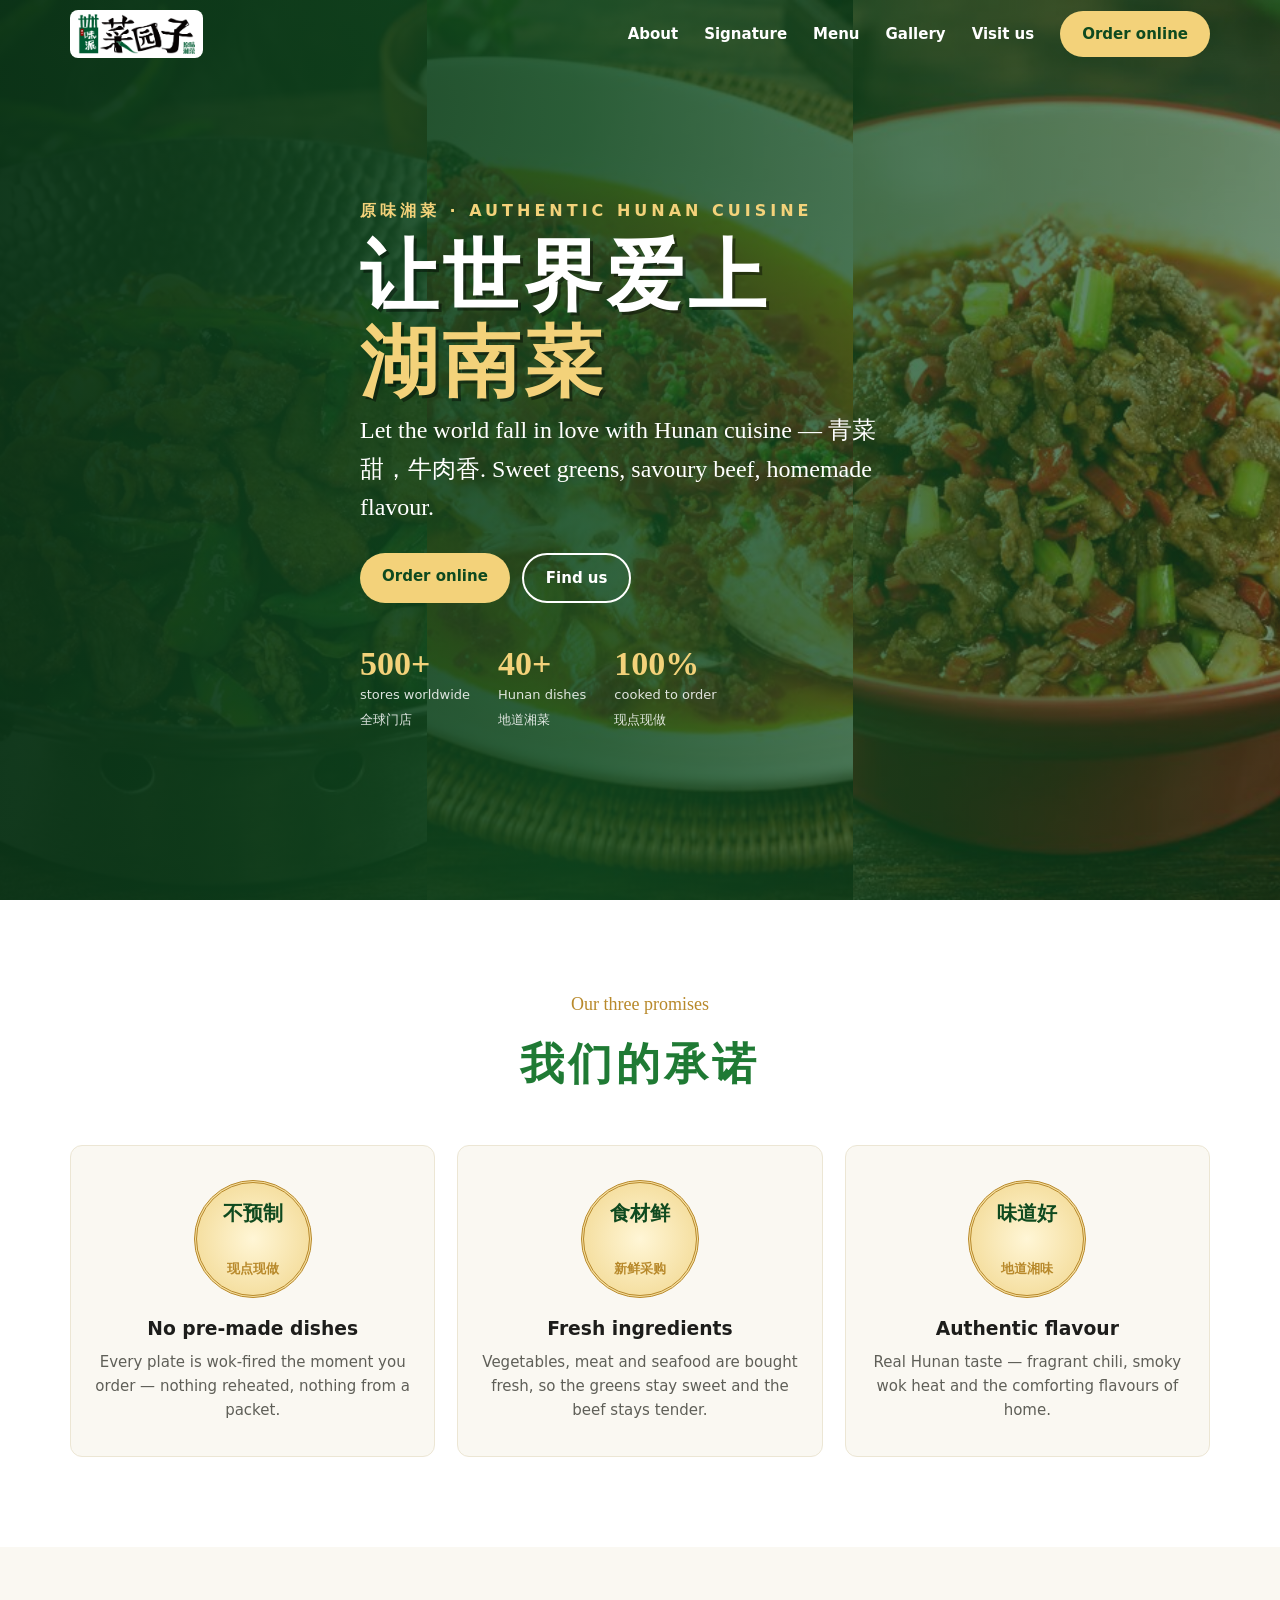
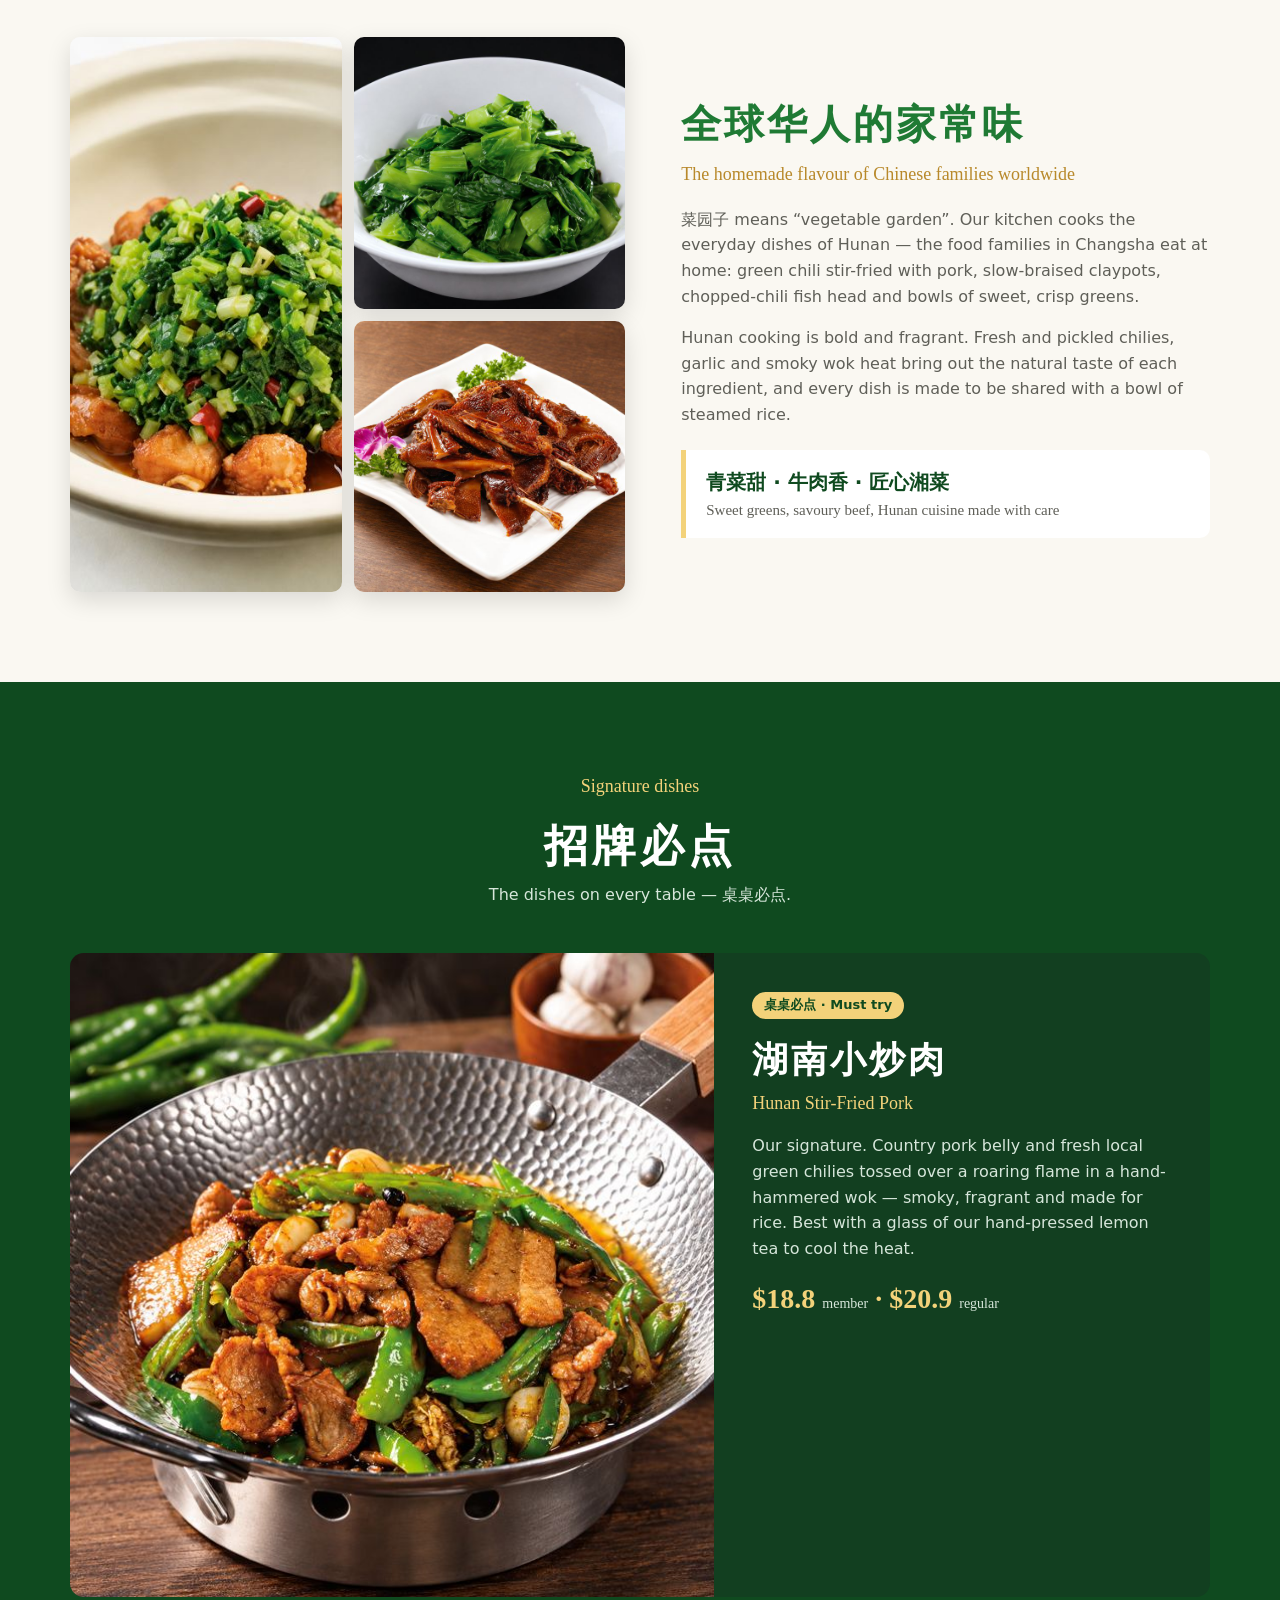
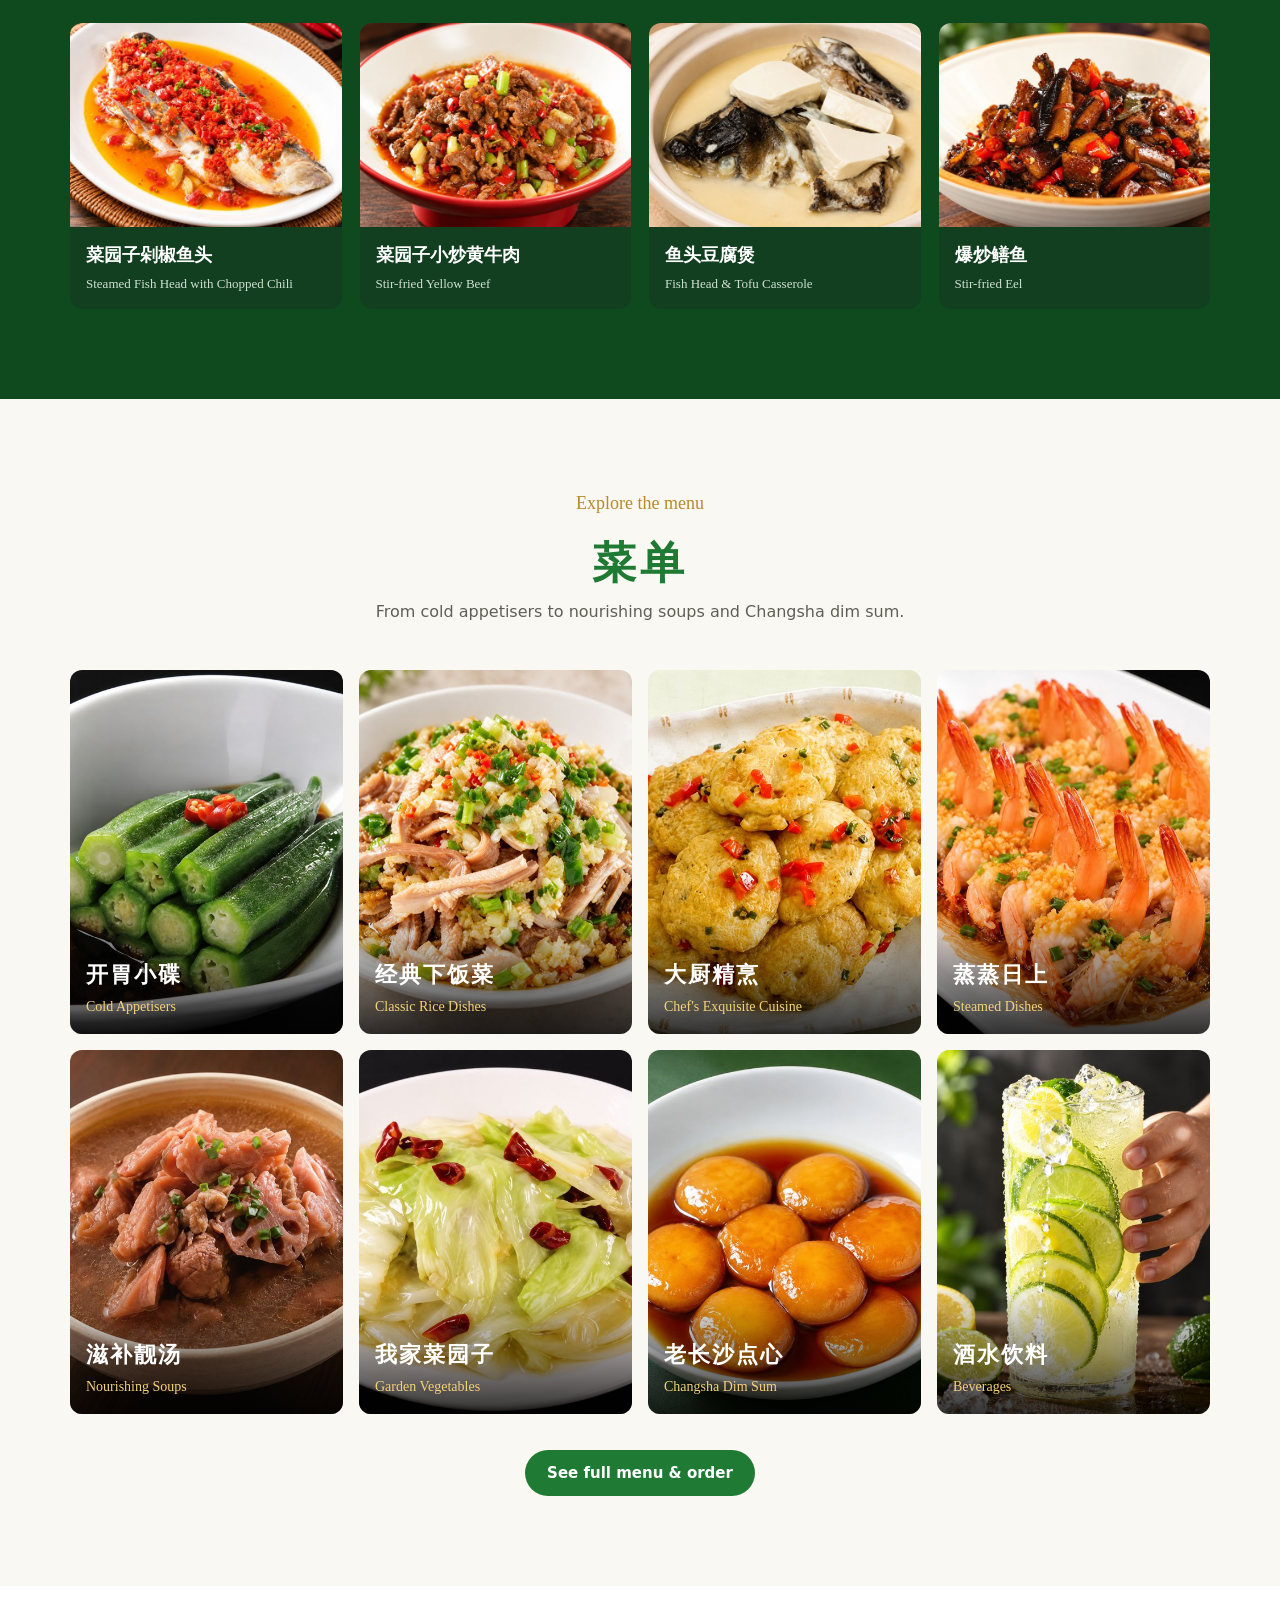
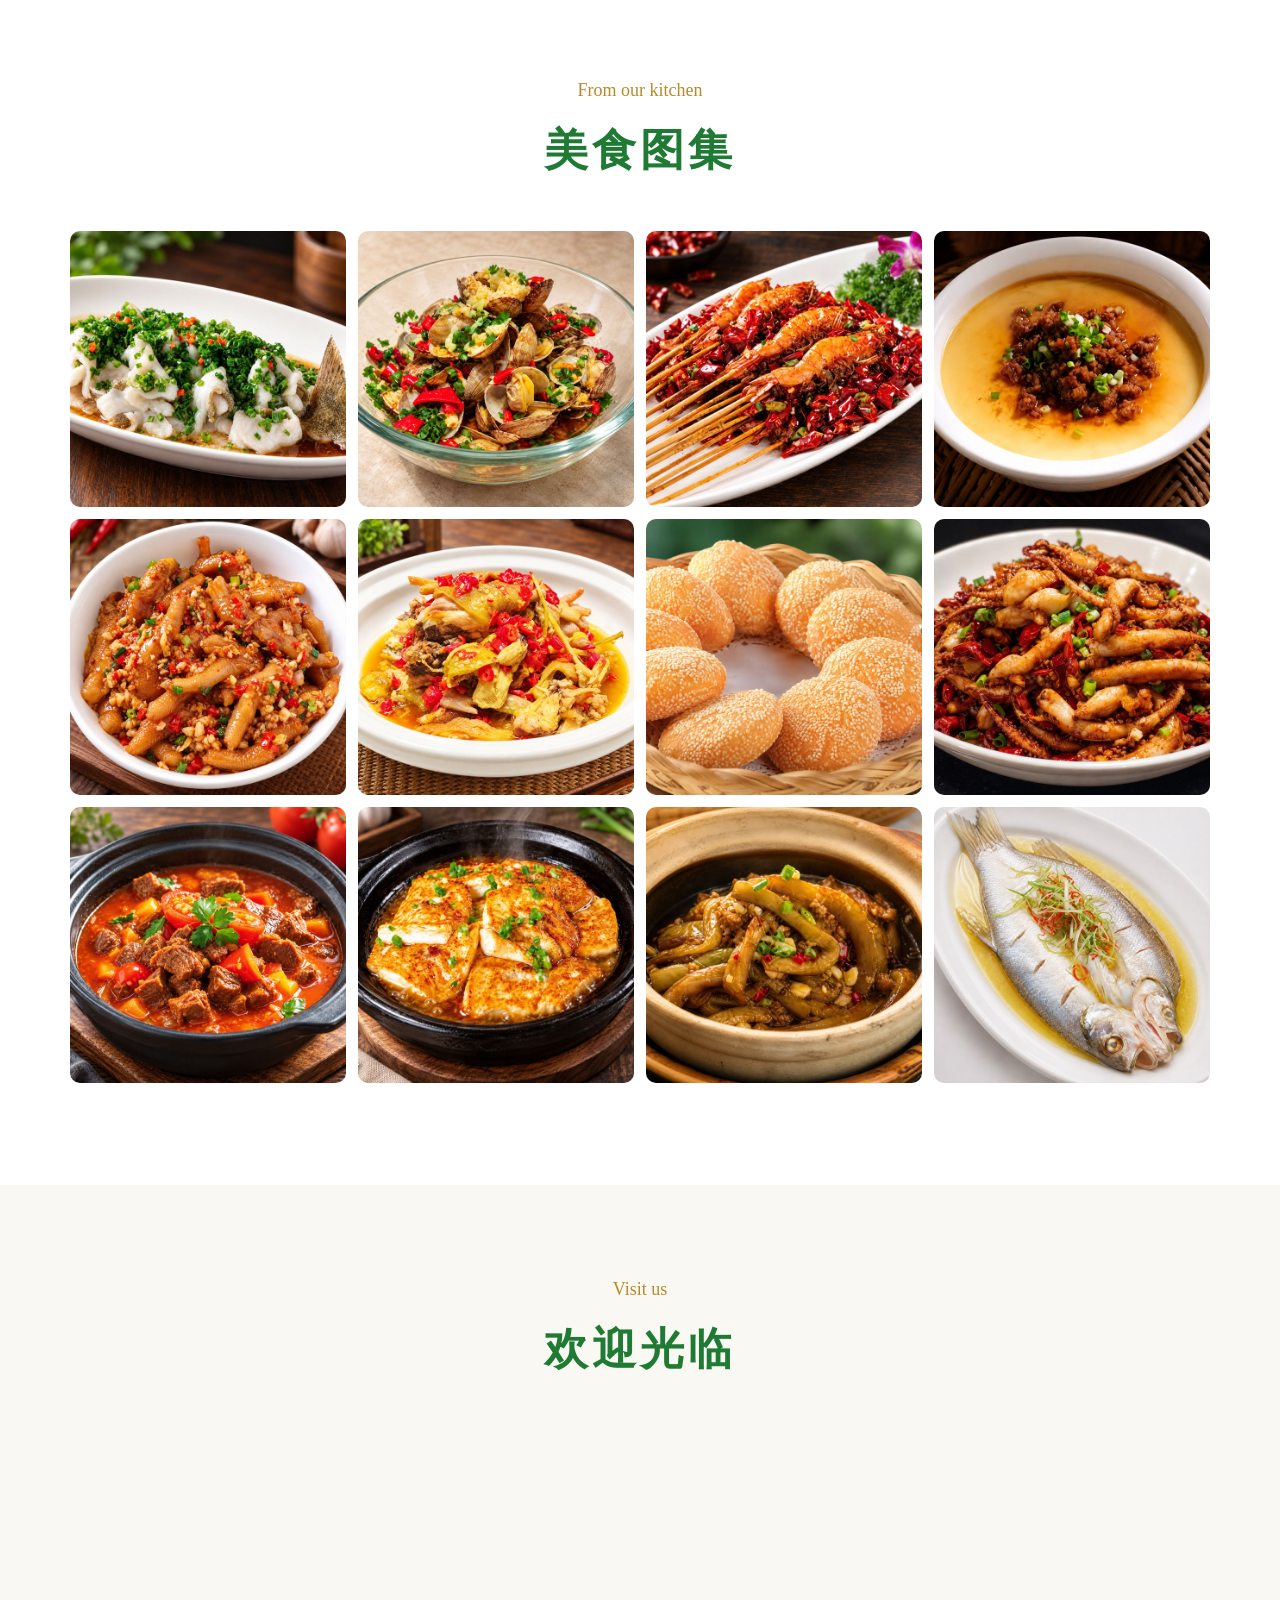
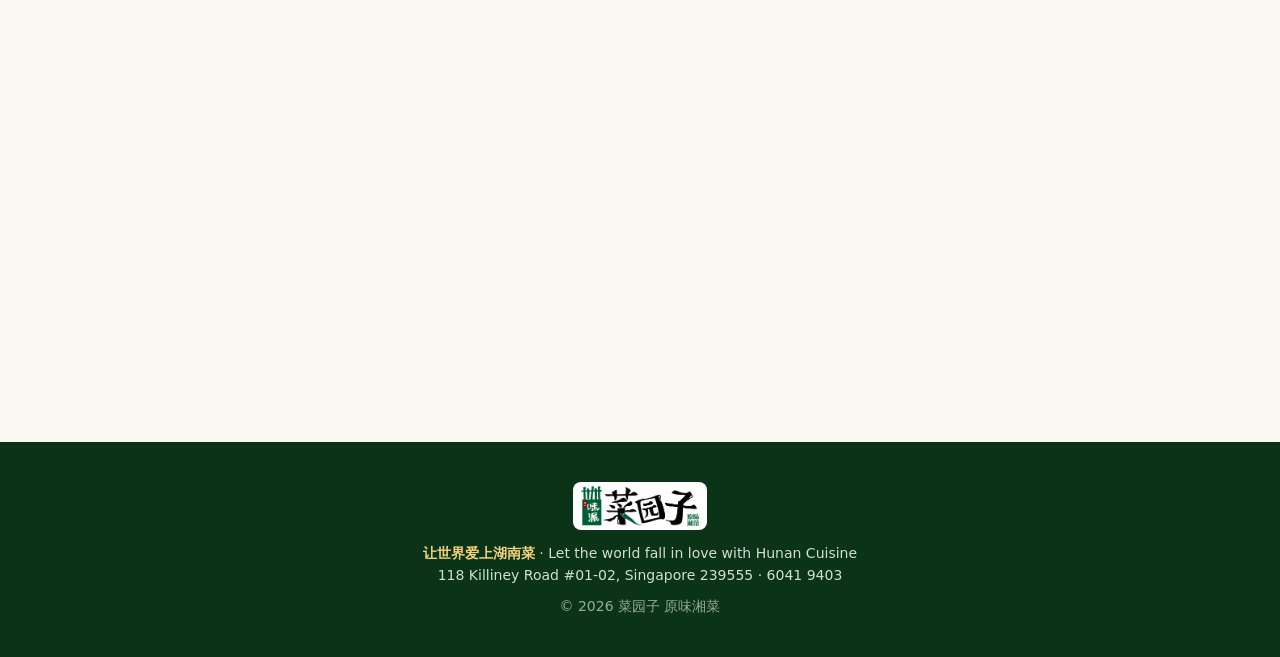
==== index.html @ fe01607c "菜园子 restaurant introduction website Landing page (story, promises, signature dishes, menu categories" ====
<!doctype html>
<html lang="en">
<head>
<meta charset="utf-8">
<meta name="viewport" content="width=device-width,initial-scale=1">
<title>菜园子 · Authentic Hunan Cuisine in Singapore</title>
<meta name="description" content="菜园子 原味湘菜 — authentic Hunan home cooking at 118 Killiney Road, Singapore. Cooked fresh to order with fresh ingredients.">
<meta name="theme-color" content="#1f7a34">
<style>
:root{--g:#1f7a34;--gd:#0f4a1f;--gold:#f3d27a;--golddk:#b8892b;--ink:#1d1d1b;--mute:#5f5f58;--bg:#faf8f2;--red:#c8281e}
*{box-sizing:border-box}html{scroll-behavior:smooth}
body{margin:0;font-family:system-ui,-apple-system,"Segoe UI","PingFang SC","Microsoft YaHei",sans-serif;color:var(--ink);background:var(--bg);line-height:1.6}
img{display:block;max-width:100%}a{color:inherit}
.wrap{max-width:1180px;margin:auto;padding:0 20px}
.serif{font-family:Georgia,"Times New Roman",serif}
/* nav */
header{position:fixed;inset:0 0 auto;z-index:20;transition:background .3s,box-shadow .3s}
header.solid{background:var(--g);box-shadow:0 2px 10px #0003}
.nav{display:flex;align-items:center;justify-content:space-between;height:68px}
.logo{background:#fff;border-radius:8px;padding:4px 8px;height:48px;display:flex}.logo img{height:40px;width:auto}
.links{display:flex;gap:26px;align-items:center}
.links a{color:#fff;text-decoration:none;font-weight:600;font-size:15px}
.links a:hover{color:var(--gold)}
.btn{display:inline-block;background:var(--gold);color:var(--gd)!important;padding:11px 22px;border-radius:30px;font-weight:800;text-decoration:none;border:0;font-size:15px}
.btn:hover{background:#fff}
.btn.ghost{background:transparent;color:#fff!important;border:2px solid #fff}
.menuT{display:none;background:none;border:0;color:#fff;font-size:28px;cursor:pointer}
/* hero */
.hero{position:relative;min-height:100vh;display:grid;align-items:center;color:#fff;overflow:hidden;background:var(--gd)}
.hero .bg{position:absolute;inset:0;display:grid;grid-template-columns:repeat(3,1fr);opacity:.55}
.hero .bg img{width:100%;height:100%;object-fit:cover}
.hero:after{content:"";position:absolute;inset:0;background:linear-gradient(90deg,#0b3317f2 0%,#0f4a1fc4 45%,#0f4a1f40 100%)}
.hero .wrap{position:relative;z-index:1;padding-top:90px;padding-bottom:60px}
.hero .kick{color:var(--gold);letter-spacing:4px;font-weight:700}
.hero h1{font-size:clamp(40px,7vw,78px);line-height:1.1;margin:10px 0 6px;letter-spacing:4px;text-shadow:3px 3px 0 #0006}
.hero h1 span{color:var(--gold)}
.hero p.en{font-size:clamp(18px,2.4vw,24px);margin:0 0 26px;max-width:560px}
.hero .cta{display:flex;gap:12px;flex-wrap:wrap}
.stat{display:flex;gap:28px;margin-top:44px;flex-wrap:wrap}
.stat div b{display:block;font-size:34px;color:var(--gold);font-family:Georgia,serif;line-height:1}
.stat div span{font-size:13px;opacity:.85}
/* sections */
section{padding:90px 0}
.head{text-align:center;max-width:680px;margin:0 auto 46px}
.head .zh{font-size:clamp(30px,4.5vw,44px);font-weight:900;color:var(--g);letter-spacing:4px;margin:0}
.head .en{font-family:Georgia,serif;color:var(--golddk);font-size:18px;margin:0 0 10px}
.head p{color:var(--mute);margin:0}
/* promises */
.promise{background:#fff}
.pgrid{display:grid;grid-template-columns:repeat(3,1fr);gap:22px}
.pcard{text-align:center;padding:34px 22px;border-radius:12px;background:var(--bg);border:1px solid #ece6d4}
.laurel{width:118px;height:118px;margin:0 auto 16px;border-radius:50%;display:grid;place-items:center;background:radial-gradient(#fff6d6,#f1d68c);border:3px double var(--golddk);color:var(--gd);font-weight:900;line-height:1.2;font-size:20px}
.laurel small{display:block;font-size:13px;font-weight:700;color:var(--golddk)}
.pcard h3{margin:0 0 6px}.pcard p{margin:0;color:var(--mute);font-size:15px}
/* story */
.story .grid{display:grid;grid-template-columns:1.05fr 1fr;gap:56px;align-items:center}
.collage{display:grid;grid-template-columns:1fr 1fr;gap:12px}
.collage img{border-radius:10px;aspect-ratio:1;object-fit:cover;box-shadow:0 8px 24px #0002}
.collage img:first-child{grid-row:span 2;aspect-ratio:auto;height:100%}
.story h2{font-size:clamp(28px,4vw,40px);color:var(--g);margin:0 0 4px;letter-spacing:3px}
.story .en{font-family:Georgia,serif;color:var(--golddk);font-size:18px;margin:0 0 18px}
.story p{color:var(--mute)}
.story blockquote{margin:22px 0 0;padding:16px 20px;border-left:5px solid var(--gold);background:#fff;border-radius:0 10px 10px 0;font-size:20px;font-weight:800;color:var(--gd)}
.story blockquote span{display:block;font-family:Georgia,serif;font-weight:400;font-size:15px;color:var(--mute)}
/* signature */
.sig{background:var(--gd);color:#fff}
.sig .head .zh{color:#fff}.sig .head .en{color:var(--gold)}.sig .head p{color:#d6e6da}
.feat{display:grid;grid-template-columns:1.3fr 1fr;gap:0;border-radius:14px;overflow:hidden;background:#123f20;margin-bottom:26px}
.feat img{width:100%;height:100%;object-fit:cover;min-height:340px}
.feat .t{padding:38px}
.tag{display:inline-block;background:var(--gold);color:var(--gd);font-weight:800;font-size:13px;padding:3px 12px;border-radius:20px}
.feat h3{font-size:36px;margin:12px 0 0;letter-spacing:3px}.feat .serif{color:var(--gold);font-size:18px}
.feat p{color:#d6e6da}
.price{font-family:Georgia,serif;font-size:28px;font-weight:700;color:var(--gold)}.price small{font-size:14px;color:#d6e6da;font-weight:400}
.dgrid{display:grid;grid-template-columns:repeat(4,1fr);gap:18px}
.dish{background:#123f20;border-radius:12px;overflow:hidden;transition:transform .2s}
.dish:hover{transform:translateY(-4px)}
.dish img{aspect-ratio:4/3;width:100%;object-fit:cover}
.dish div{padding:14px 16px}.dish b{font-size:18px;display:block}.dish span{font-family:Georgia,serif;font-size:13px;color:#cfe0d3}
/* menu categories */
.cats{display:grid;grid-template-columns:repeat(4,1fr);gap:16px}
.cat{position:relative;border-radius:12px;overflow:hidden;aspect-ratio:3/4;color:#fff;text-decoration:none}
.cat img{width:100%;height:100%;object-fit:cover;transition:transform .4s}
.cat:hover img{transform:scale(1.06)}
.cat div{position:absolute;inset:auto 0 0;padding:50px 16px 16px;background:linear-gradient(transparent,#000c)}
.cat b{font-size:22px;letter-spacing:2px;display:block}.cat span{font-family:Georgia,serif;font-size:14px;color:var(--gold)}
.center{text-align:center;margin-top:36px}
.btn.green{background:var(--g);color:#fff!important}.btn.green:hover{background:var(--gd)}
/* gallery */
.gallery{background:#fff}
.gal{columns:4 220px;column-gap:12px}
.gal img{width:100%;margin:0 0 12px;border-radius:10px;break-inside:avoid}
/* visit */
.visit .grid{display:grid;grid-template-columns:1fr 1.2fr;gap:30px;align-items:stretch}
.info{background:var(--g);color:#fff;border-radius:14px;padding:36px}
.info h3{margin:0 0 20px;font-size:28px;letter-spacing:2px}
.info dl{margin:0;display:grid;gap:18px}
.info dt{color:var(--gold);font-weight:800;font-size:13px;letter-spacing:2px;text-transform:uppercase}
.info dd{margin:2px 0 0;font-size:17px}
.info dd a{color:#fff}
.map{border-radius:14px;overflow:hidden;min-height:380px;border:1px solid #e3ddcb}
.map iframe{width:100%;height:100%;min-height:380px;border:0;display:block}
footer{background:#0b3317;color:#cfe0d3;padding:40px 0;text-align:center;font-size:14px}
footer .logo{display:inline-flex;margin-bottom:12px}
footer b{color:var(--gold)}
.reveal{opacity:0;transform:translateY(24px);transition:opacity .7s,transform .7s}.reveal.in{opacity:1;transform:none}
@media (prefers-reduced-motion:reduce){.reveal{opacity:1;transform:none;transition:none}html{scroll-behavior:auto}}
@media (max-width:900px){
  .links{position:fixed;inset:68px 0 auto;background:var(--g);flex-direction:column;gap:0;padding:8px 0 18px;display:none}
  .links.open{display:flex}.links a{padding:12px 20px;width:100%;text-align:center}
  .menuT{display:block}
  .pgrid,.story .grid,.feat,.visit .grid{grid-template-columns:1fr}
  .dgrid,.cats{grid-template-columns:1fr 1fr}
  .hero .bg{grid-template-columns:1fr}.hero .bg img:not(:first-child){display:none}
  .feat img{min-height:240px}.feat .t{padding:24px}
  section{padding:64px 0}
}
@media (max-width:480px){.gal{columns:2;column-gap:8px}.gal img{margin-bottom:8px}.dgrid{gap:10px}.dish div{padding:10px}.dish b{font-size:15px}.cat b{font-size:18px}.stat{gap:18px}.stat div b{font-size:26px}}
</style>
</head>
<body>
<header id="hdr">
  <div class="wrap nav">
    <a href="#top" class="logo" aria-label="菜园子 home"><img src="img/logo.png" alt="菜园子 原味湘菜"></a>
    <button class="menuT" aria-label="Menu" onclick="document.querySelector('.links').classList.toggle('open')">☰</button>
    <nav class="links" onclick="if(event.target.tagName==='A')this.classList.remove('open')">
      <a href="#about">About</a><a href="#signature">Signature</a><a href="#menu">Menu</a><a href="#gallery">Gallery</a><a href="#visit">Visit us</a>
      <a class="btn" href="order/index.html">Order online</a>
    </nav>
  </div>
</header>

<section class="hero" id="top" style="padding:0">
  <div class="bg"><img src="img/hunan-stir-fried-pork.jpg" alt=""><img src="img/cai-yuan-zi-steamed-fish-head-with-chopped-chili.jpg" alt=""><img src="img/cai-yuan-zi-stir-fried-yellow-beef.jpg" alt=""></div>
  <div class="wrap">
    <div class="kick">原味湘菜 · AUTHENTIC HUNAN CUISINE</div>
    <h1>让世界爱上<br><span>湖南菜</span></h1>
    <p class="en serif">Let the world fall in love with Hunan cuisine — 青菜甜，牛肉香. Sweet greens, savoury beef, homemade flavour.</p>
    <div class="cta"><a class="btn" href="order/index.html">Order online</a><a class="btn ghost" href="#visit">Find us</a></div>
    <div class="stat"><div><b>500+</b><span>stores worldwide<br>全球门店</span></div><div><b>40+</b><span>Hunan dishes<br>地道湘菜</span></div><div><b>100%</b><span>cooked to order<br>现点现做</span></div></div>
  </div>
</section>

<section class="promise" id="about">
  <div class="wrap">
    <div class="head reveal"><p class="en">Our three promises</p><h2 class="zh">我们的承诺</h2></div>
    <div class="pgrid">
      <div class="pcard reveal"><div class="laurel">不预制<small>现点现做</small></div><h3>No pre-made dishes</h3><p>Every plate is wok-fired the moment you order — nothing reheated, nothing from a packet.</p></div>
      <div class="pcard reveal"><div class="laurel">食材鲜<small>新鲜采购</small></div><h3>Fresh ingredients</h3><p>Vegetables, meat and seafood are bought fresh, so the greens stay sweet and the beef stays tender.</p></div>
      <div class="pcard reveal"><div class="laurel">味道好<small>地道湘味</small></div><h3>Authentic flavour</h3><p>Real Hunan taste — fragrant chili, smoky wok heat and the comforting flavours of home.</p></div>
    </div>
  </div>
</section>

<section class="story">
  <div class="wrap grid">
    <div class="collage reveal">
      <img src="img/braised-pork-ribs-with-pickled-vegetables.jpg" alt="Braised pork ribs with pickled vegetables">
      <img src="img/sauteed-leaf-lettuce.jpg" alt="Sautéed leaf lettuce">
      <img src="img/old-changsha-spiced-salted-duck.jpg" alt="Old Changsha spiced salted duck">
    </div>
    <div class="reveal">
      <h2>全球华人的家常味</h2>
      <p class="en">The homemade flavour of Chinese families worldwide</p>
      <p>菜园子 means “vegetable garden”. Our kitchen cooks the everyday dishes of Hunan — the food families in Changsha eat at home: green chili stir-fried with pork, slow-braised claypots, chopped-chili fish head and bowls of sweet, crisp greens.</p>
      <p>Hunan cooking is bold and fragrant. Fresh and pickled chilies, garlic and smoky wok heat bring out the natural taste of each ingredient, and every dish is made to be shared with a bowl of steamed rice.</p>
      <blockquote>青菜甜 · 牛肉香 · 匠心湘菜<span>Sweet greens, savoury beef, Hunan cuisine made with care</span></blockquote>
    </div>
  </div>
</section>

<section class="sig" id="signature">
  <div class="wrap">
    <div class="head reveal"><p class="en">Signature dishes</p><h2 class="zh">招牌必点</h2><p>The dishes on every table — 桌桌必点.</p></div>
    <div class="feat reveal">
      <img src="img/hunan-stir-fried-pork.jpg" alt="Hunan stir-fried pork">
      <div class="t"><span class="tag">桌桌必点 · Must try</span><h3>湖南小炒肉</h3><div class="serif">Hunan Stir-Fried Pork</div>
        <p>Our signature. Country pork belly and fresh local green chilies tossed over a roaring flame in a hand-hammered wok — smoky, fragrant and made for rice. Best with a glass of our hand-pressed lemon tea to cool the heat.</p>
        <div class="price">$18.8 <small>member</small> · $20.9 <small>regular</small></div></div>
    </div>
    <div class="dgrid">
      <div class="dish reveal"><img loading="lazy" src="img/cai-yuan-zi-steamed-fish-head-with-chopped-chili.jpg" alt=""><div><b>菜园子剁椒鱼头</b><span>Steamed Fish Head with Chopped Chili</span></div></div>
      <div class="dish reveal"><img loading="lazy" src="img/cai-yuan-zi-stir-fried-yellow-beef.jpg" alt=""><div><b>菜园子小炒黄牛肉</b><span>Stir-fried Yellow Beef</span></div></div>
      <div class="dish reveal"><img loading="lazy" src="img/fish-head-and-tofu-casserole.jpg" alt=""><div><b>鱼头豆腐煲</b><span>Fish Head &amp; Tofu Casserole</span></div></div>
      <div class="dish reveal"><img loading="lazy" src="img/stir-fried-eel.jpg" alt=""><div><b>爆炒鳝鱼</b><span>Stir-fried Eel</span></div></div>
    </div>
  </div>
</section>

<section id="menu">
  <div class="wrap">
    <div class="head reveal"><p class="en">Explore the menu</p><h2 class="zh">菜单</h2><p>From cold appetisers to nourishing soups and Changsha dim sum.</p></div>
    <div class="cats">
      <a class="cat reveal" href="order/index.html#s-cold"><img loading="lazy" src="img/okra-in-savory-sauce.jpg" alt=""><div><b>开胃小碟</b><span>Cold Appetisers</span></div></a>
      <a class="cat reveal" href="order/index.html#s-rice"><img loading="lazy" src="img/braised-pork-tripe-slices.jpg" alt=""><div><b>经典下饭菜</b><span>Classic Rice Dishes</span></div></a>
      <a class="cat reveal" href="order/index.html#s-chef"><img loading="lazy" src="img/pan-fried-lotus-root.jpg" alt=""><div><b>大厨精烹</b><span>Chef's Exquisite Cuisine</span></div></a>
      <a class="cat reveal" href="order/index.html#s-steam"><img loading="lazy" src="img/garlic-shrimp-with-vermicelli.jpg" alt=""><div><b>蒸蒸日上</b><span>Steamed Dishes</span></div></a>
      <a class="cat reveal" href="order/index.html#s-soup"><img loading="lazy" src="img/lotus-root-and-pork-knuckle-soup.jpg" alt=""><div><b>滋补靓汤</b><span>Nourishing Soups</span></div></a>
      <a class="cat reveal" href="order/index.html#s-veg"><img loading="lazy" src="img/shredded-cabbage-stir-fry.jpg" alt=""><div><b>我家菜园子</b><span>Garden Vegetables</span></div></a>
      <a class="cat reveal" href="order/index.html#s-dim"><img loading="lazy" src="img/sugar-oil-glutinous-rice-cakes.jpg" alt=""><div><b>老长沙点心</b><span>Changsha Dim Sum</span></div></a>
      <a class="cat reveal" href="order/index.html#s-drink"><img loading="lazy" src="img/handcrafted-fresh-lemon-tea.jpg" alt=""><div><b>酒水饮料</b><span>Beverages</span></div></a>
    </div>
    <div class="center"><a class="btn green" href="order/index.html">See full menu &amp; order</a></div>
  </div>
</section>

<section class="gallery" id="gallery">
  <div class="wrap">
    <div class="head reveal"><p class="en">From our kitchen</p><h2 class="zh">美食图集</h2></div>
    <div class="gal">
      <img loading="lazy" src="img/steamed-sea-bass-with-chili-sauce.jpg" alt="Steamed sea bass with chili sauce">
      <img loading="lazy" src="img/garlic-chicken-feet.jpg" alt="Garlic chicken feet">
      <img loading="lazy" src="img/braised-beef-brisket-with-tomato.jpg" alt="Braised beef brisket with tomato">
      <img loading="lazy" src="img/sizzling-clams-with-hot-oil.jpg" alt="Sizzling clams with hot oil">
      <img loading="lazy" src="img/hot-and-sour-chicken.jpg" alt="Hot and sour chicken">
      <img loading="lazy" src="img/braised-tofu-in-clay-pot.jpg" alt="Braised tofu in clay pot">
      <img loading="lazy" src="img/spicy-grilled-shrimp-skewers.jpg" alt="Spicy grilled shrimp skewers">
      <img loading="lazy" src="img/pumpkin-pancakes.jpg" alt="Pumpkin pancakes">
      <img loading="lazy" src="img/minced-pork-eggplant-casserole.jpg" alt="Minced pork eggplant casserole">
      <img loading="lazy" src="img/steamed-egg-with-minced-pork.jpg" alt="Steamed egg with minced pork">
      <img loading="lazy" src="img/dry-pot-squid-tentacles.jpg" alt="Dry pot squid tentacles">
      <img loading="lazy" src="img/grilled-white-culter-fish.jpg" alt="Grilled white culter fish">
    </div>
  </div>
</section>

<section class="visit" id="visit">
  <div class="wrap">
    <div class="head reveal"><p class="en">Visit us</p><h2 class="zh">欢迎光临</h2></div>
    <div class="grid">
      <div class="info reveal">
        <h3>菜园子 Singapore</h3>
        <dl>
          <div><dt>Address 地址</dt><dd>118 Killiney Road #01-02<br>Singapore 239555</dd></div>
          <div><dt>Orders &amp; reservations 订餐电话</dt><dd><a href="tel:+6560419403">6041 9403</a></dd></div>
          <div><dt>Opening hours 营业时间</dt><dd>Please call to confirm today's hours</dd></div>
          <div><dt>Dine-in · Pickup · Delivery</dt><dd>Order ahead online and pay by PayNow, card, Apple / Google Pay, GrabPay or cash.</dd></div>
        </dl>
        <p style="margin:26px 0 0;display:flex;gap:10px;flex-wrap:wrap"><a class="btn" href="order/index.html">Order online</a><a class="btn ghost" href="https://www.google.com/maps/search/?api=1&amp;query=118+Killiney+Road+Singapore+239555" target="_blank" rel="noopener">Directions</a></p>
      </div>
      <div class="map reveal"><iframe title="Map to 118 Killiney Road" loading="lazy" referrerpolicy="no-referrer-when-downgrade" src="https://maps.google.com/maps?q=118%20Killiney%20Road%2C%20Singapore%20239555&amp;z=16&amp;output=embed"></iframe></div>
    </div>
  </div>
</section>

<footer>
  <div class="logo"><img src="img/logo.png" alt="菜园子"></div>
  <div><b>让世界爱上湖南菜</b> · Let the world fall in love with Hunan Cuisine</div>
  <div>118 Killiney Road #01-02, Singapore 239555 · 6041 9403</div>
  <div style="margin-top:8px;opacity:.7">© <span id="yr"></span> 菜园子 原味湘菜</div>
</footer>

<script>
const h=document.getElementById('hdr');const onS=()=>h.classList.toggle('solid',scrollY>40);addEventListener('scroll',onS,{passive:true});onS();
document.getElementById('yr').textContent=new Date().getFullYear();
const io=new IntersectionObserver(es=>es.forEach(e=>{if(e.isIntersecting){e.target.classList.add('in');io.unobserve(e.target)}}),{threshold:.12});
document.querySelectorAll('.reveal').forEach(el=>io.observe(el));
</script>
</body>
</html>
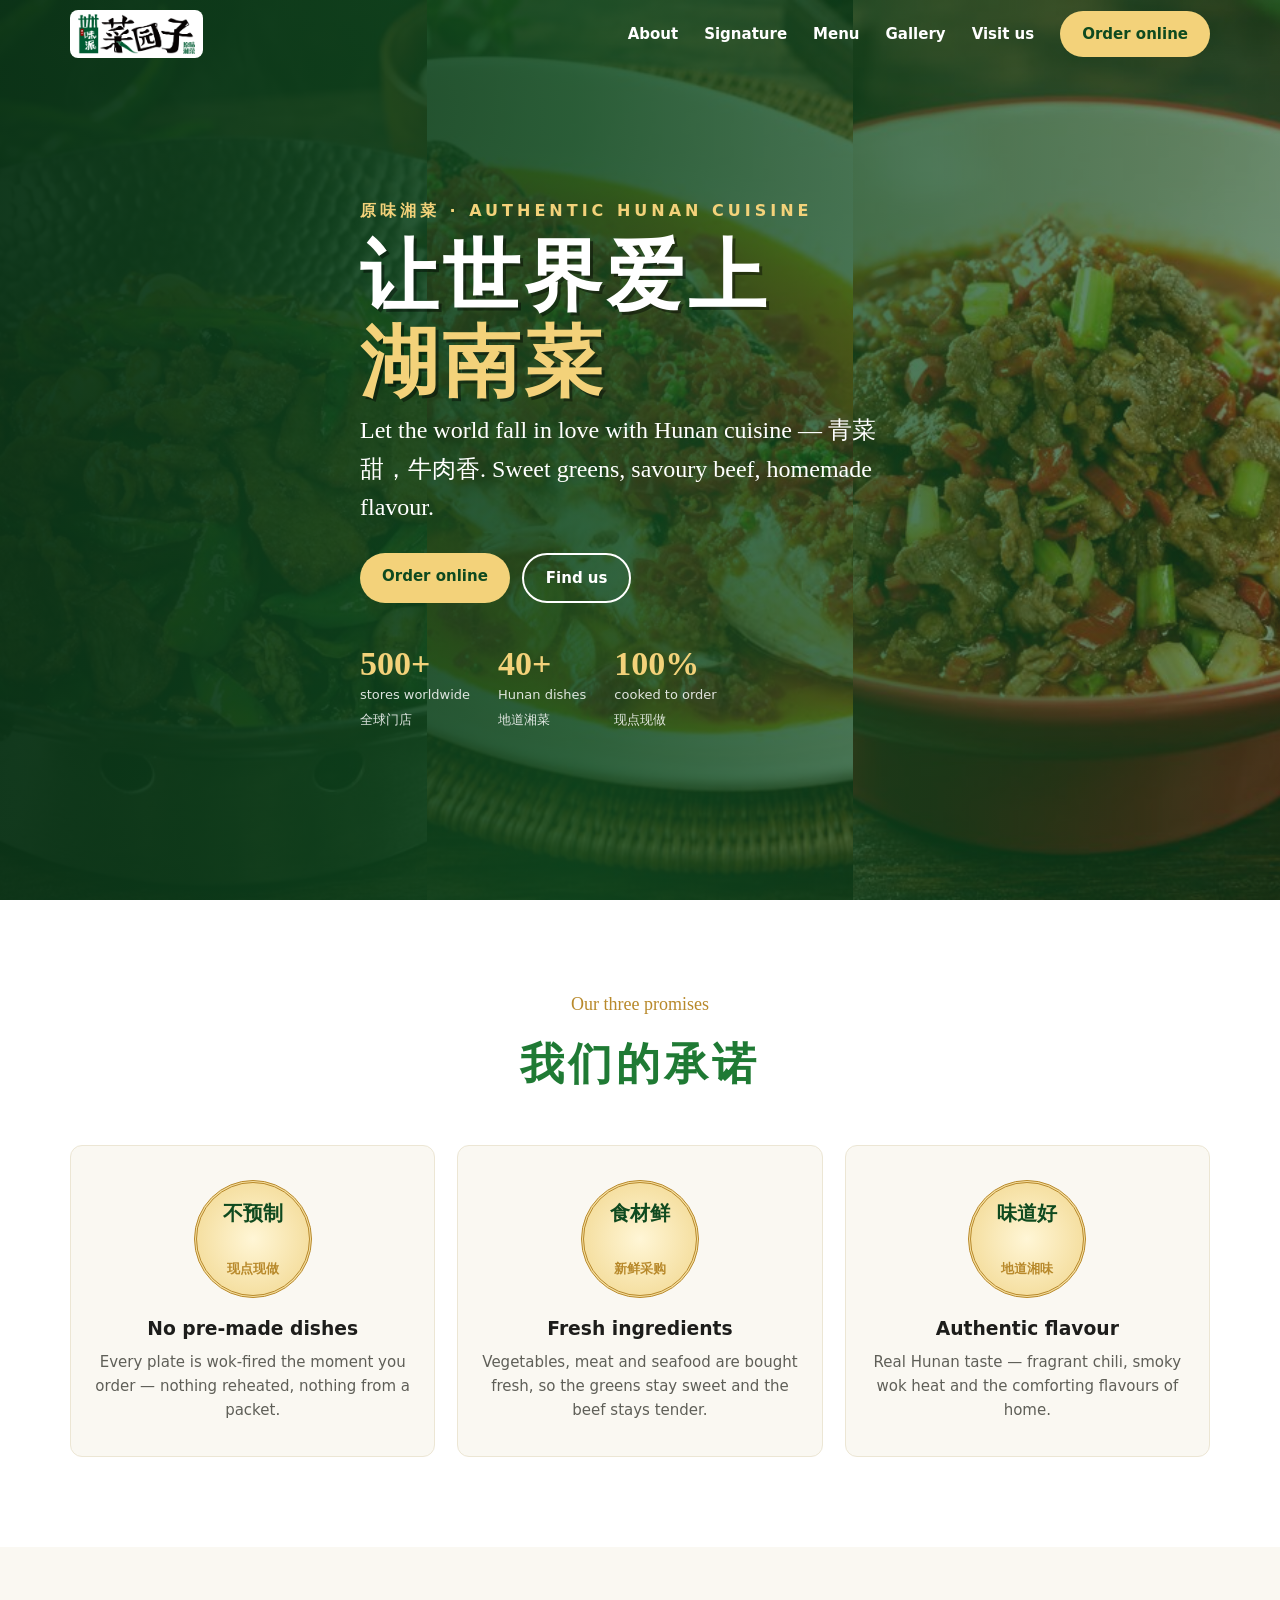
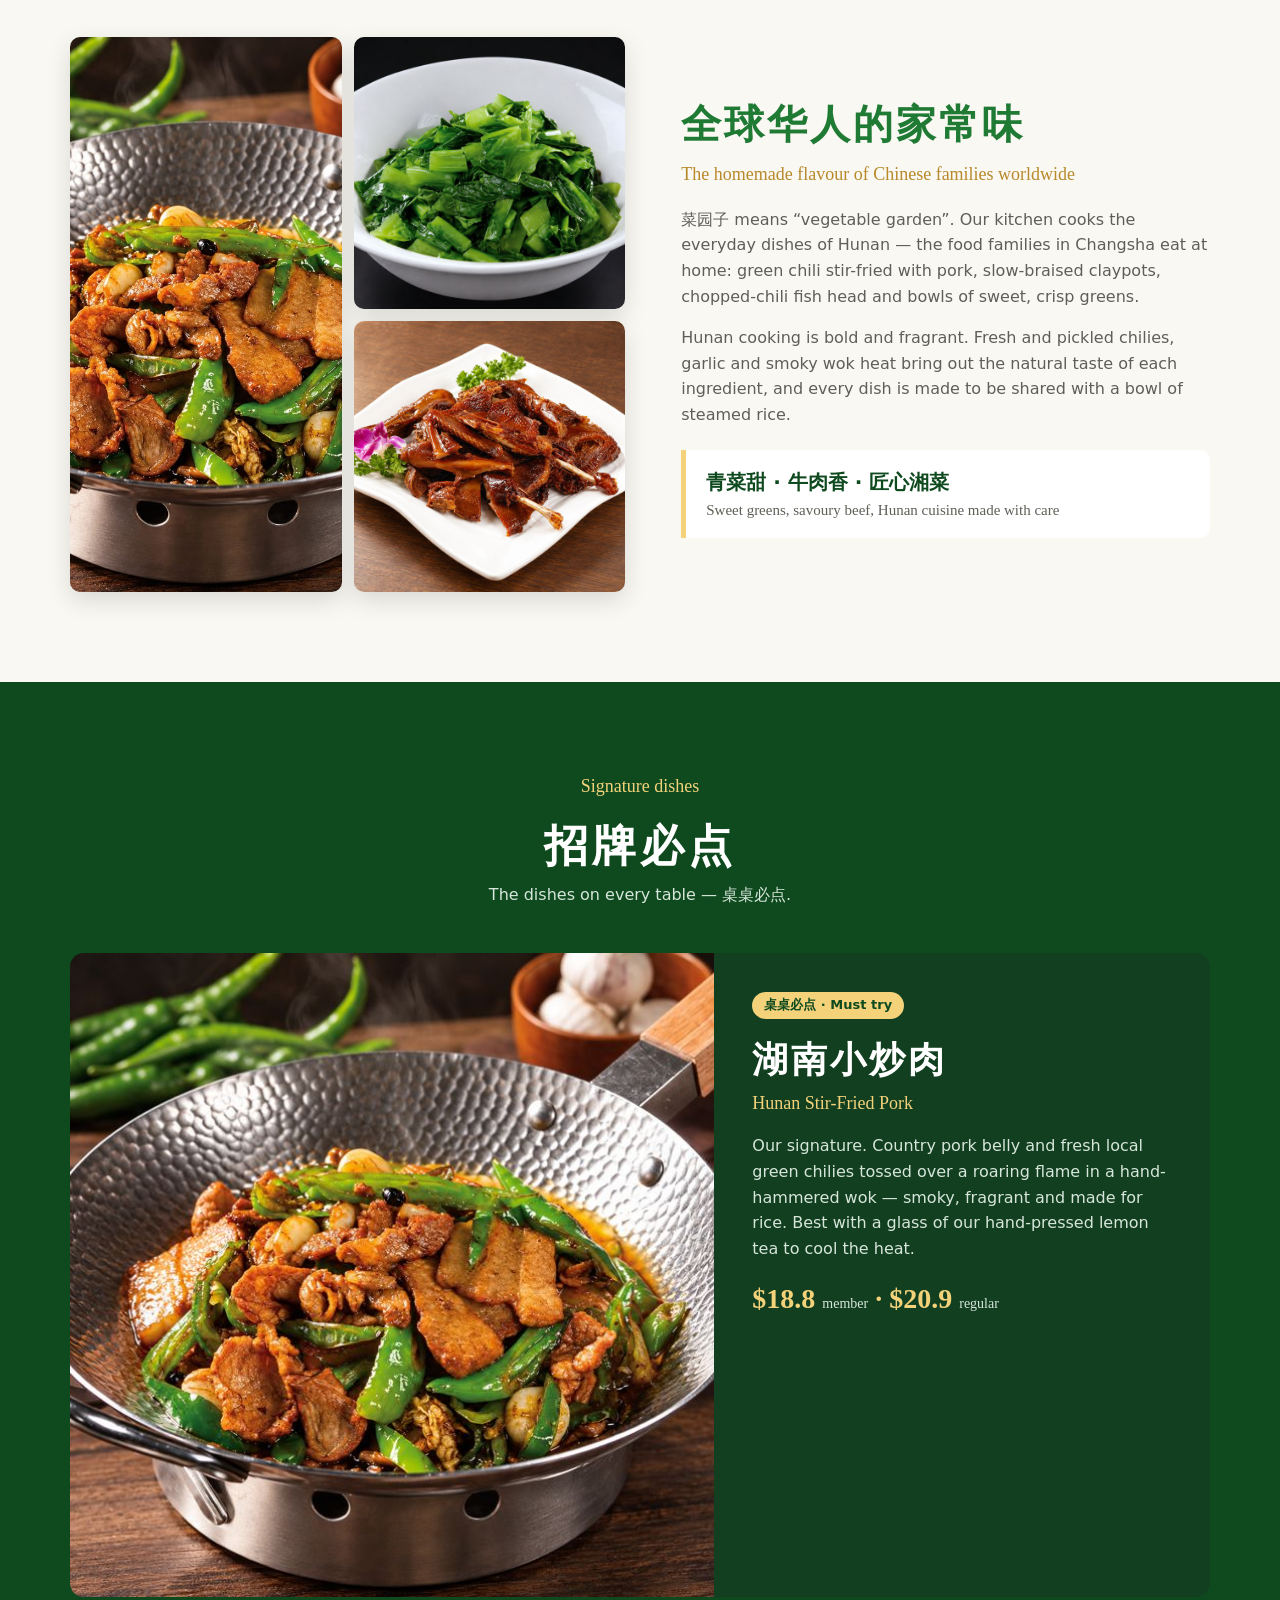
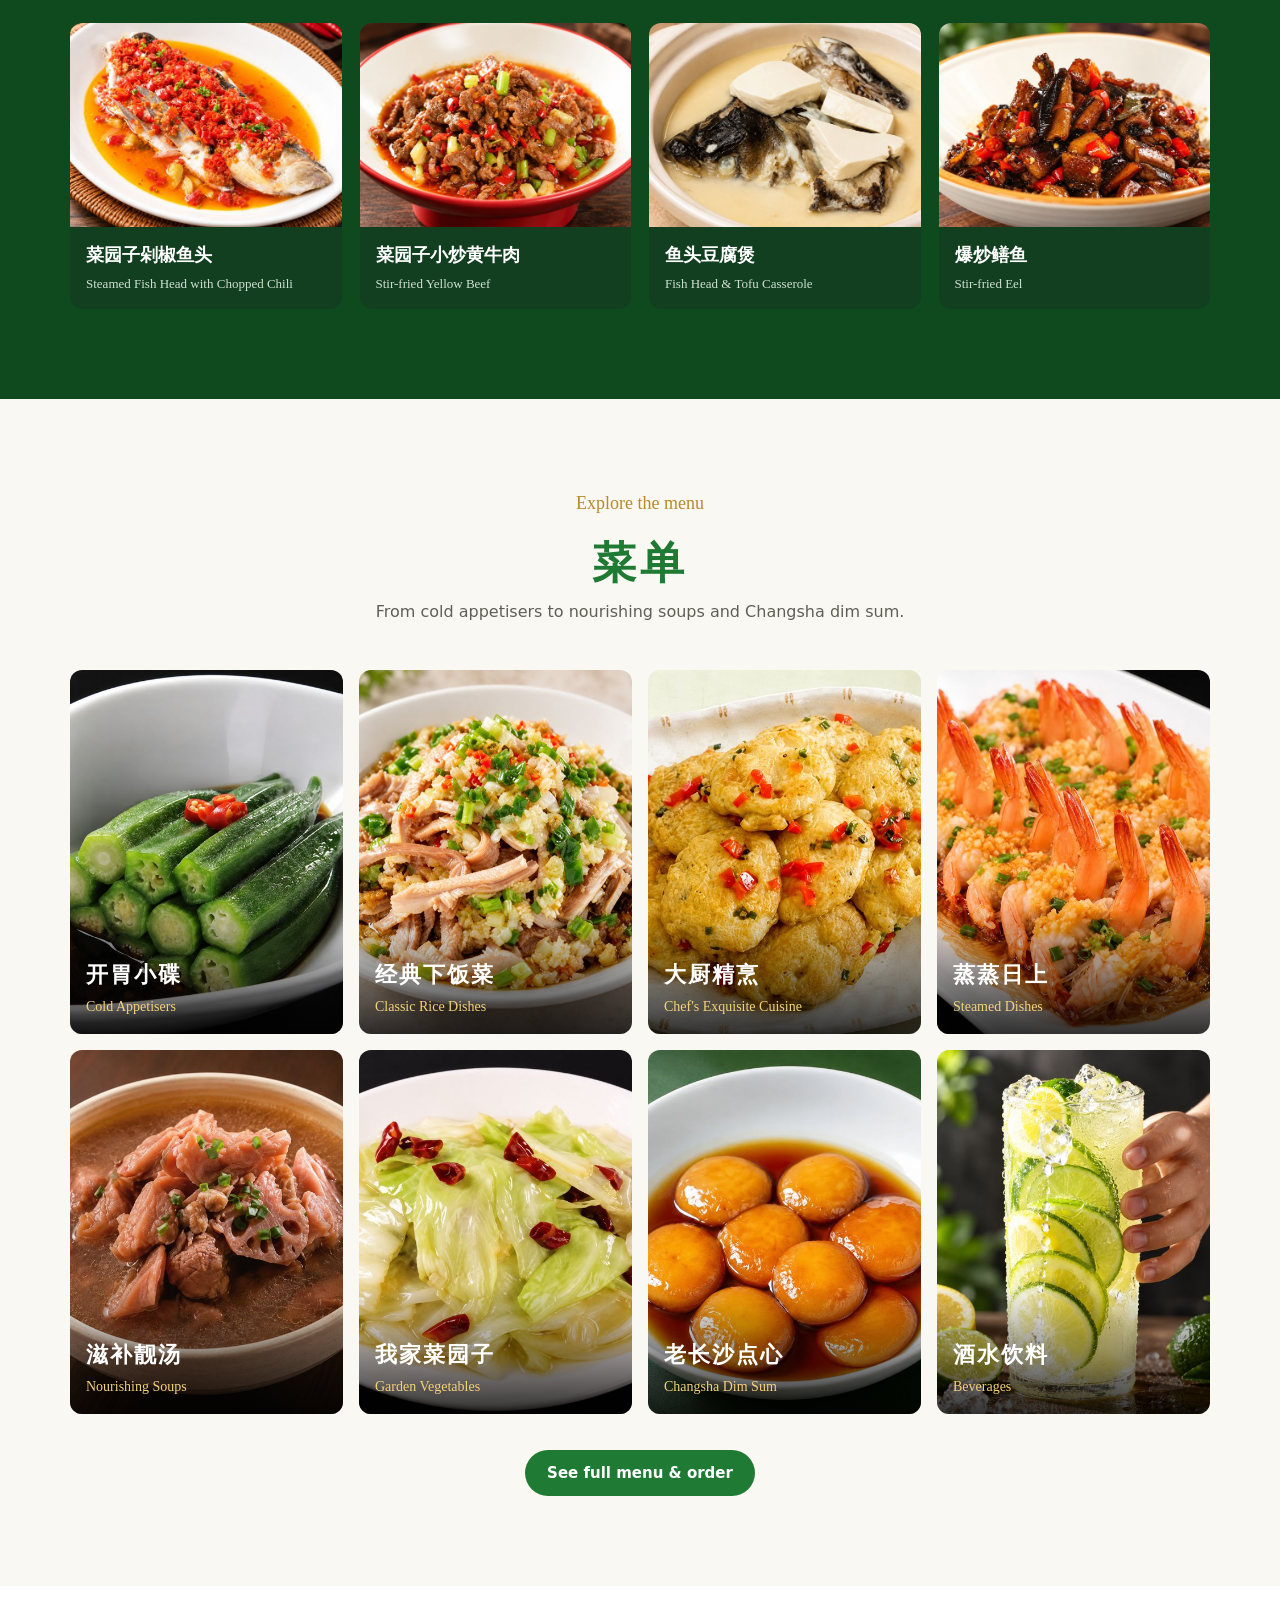
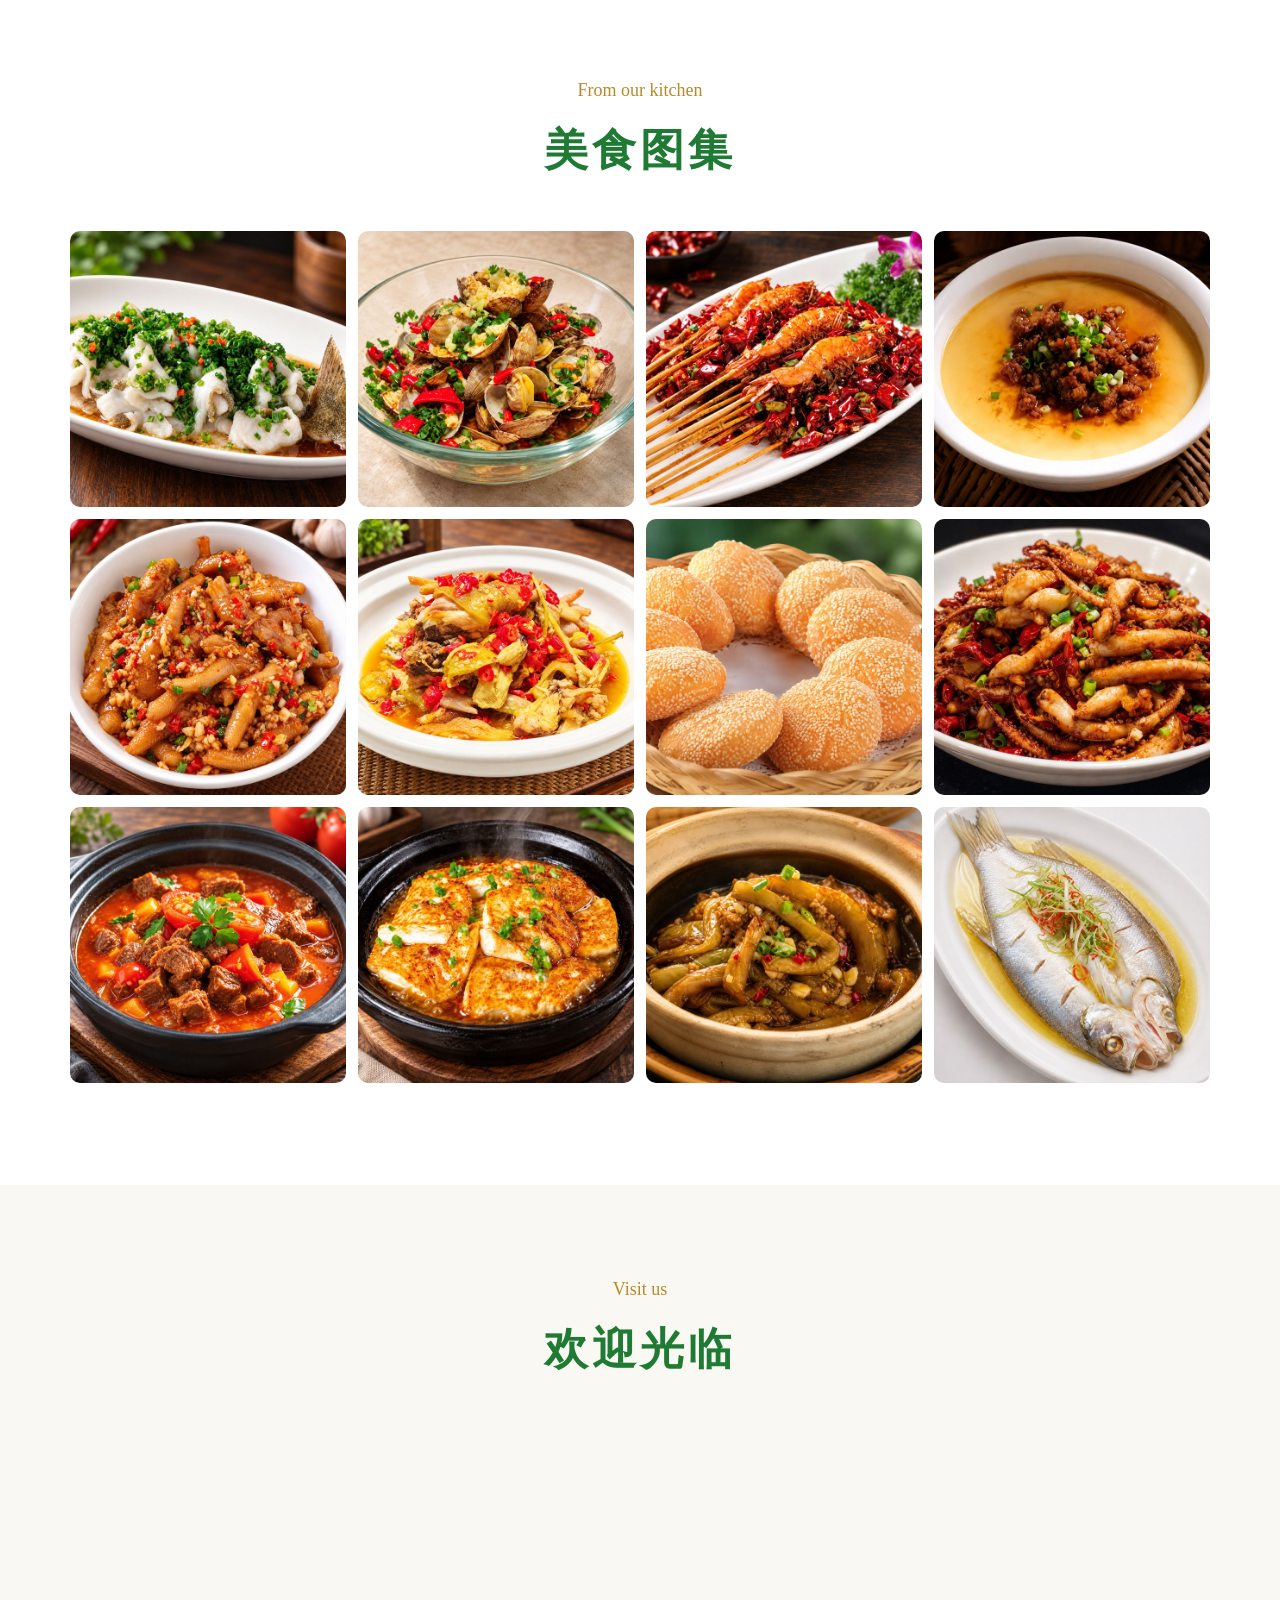
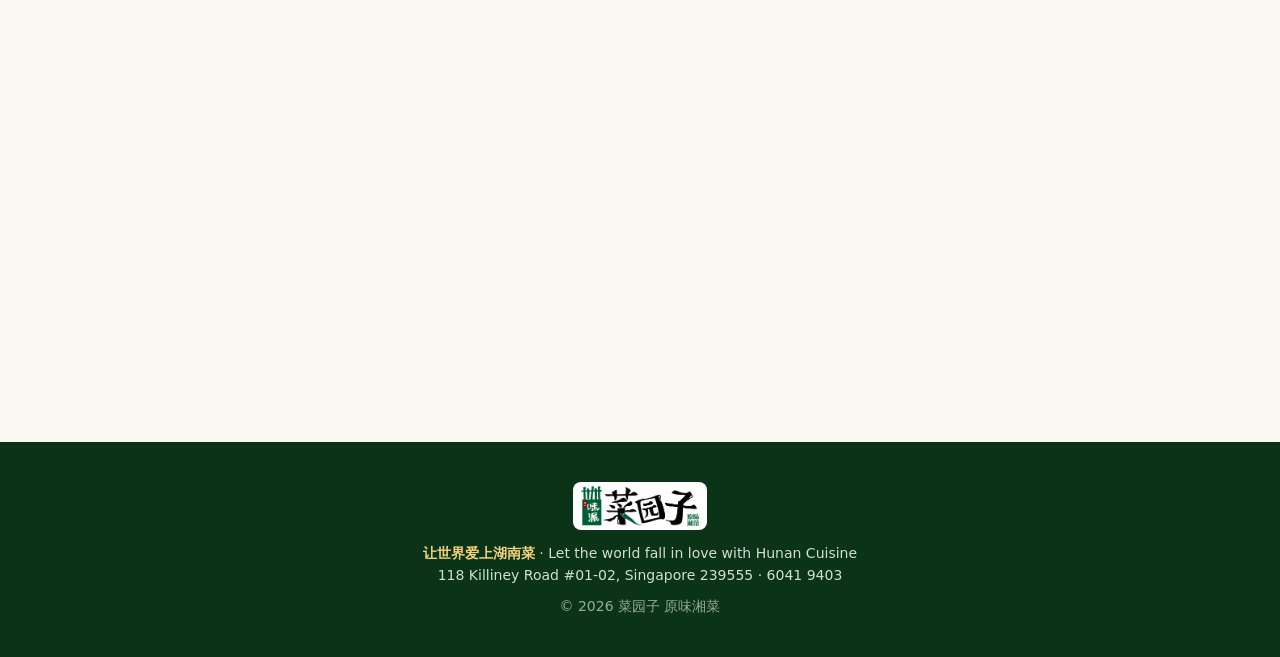
==== commit 7bd1ec84: "Replace story collage photo with Hunan stir-fried pork Co-Authored-By: Claude Opus 5.5 <noreply@anth" ====
--- a/index.html
+++ b/index.html
@@ -155,7 +155,7 @@
 <section class="story">
   <div class="wrap grid">
     <div class="collage reveal">
-      <img src="img/braised-pork-ribs-with-pickled-vegetables.jpg" alt="Braised pork ribs with pickled vegetables">
+      <img src="img/hunan-stir-fried-pork-wok.jpg" alt="Hunan stir-fried pork in a hammered wok">
       <img src="img/sauteed-leaf-lettuce.jpg" alt="Sautéed leaf lettuce">
       <img src="img/old-changsha-spiced-salted-duck.jpg" alt="Old Changsha spiced salted duck">
     </div>
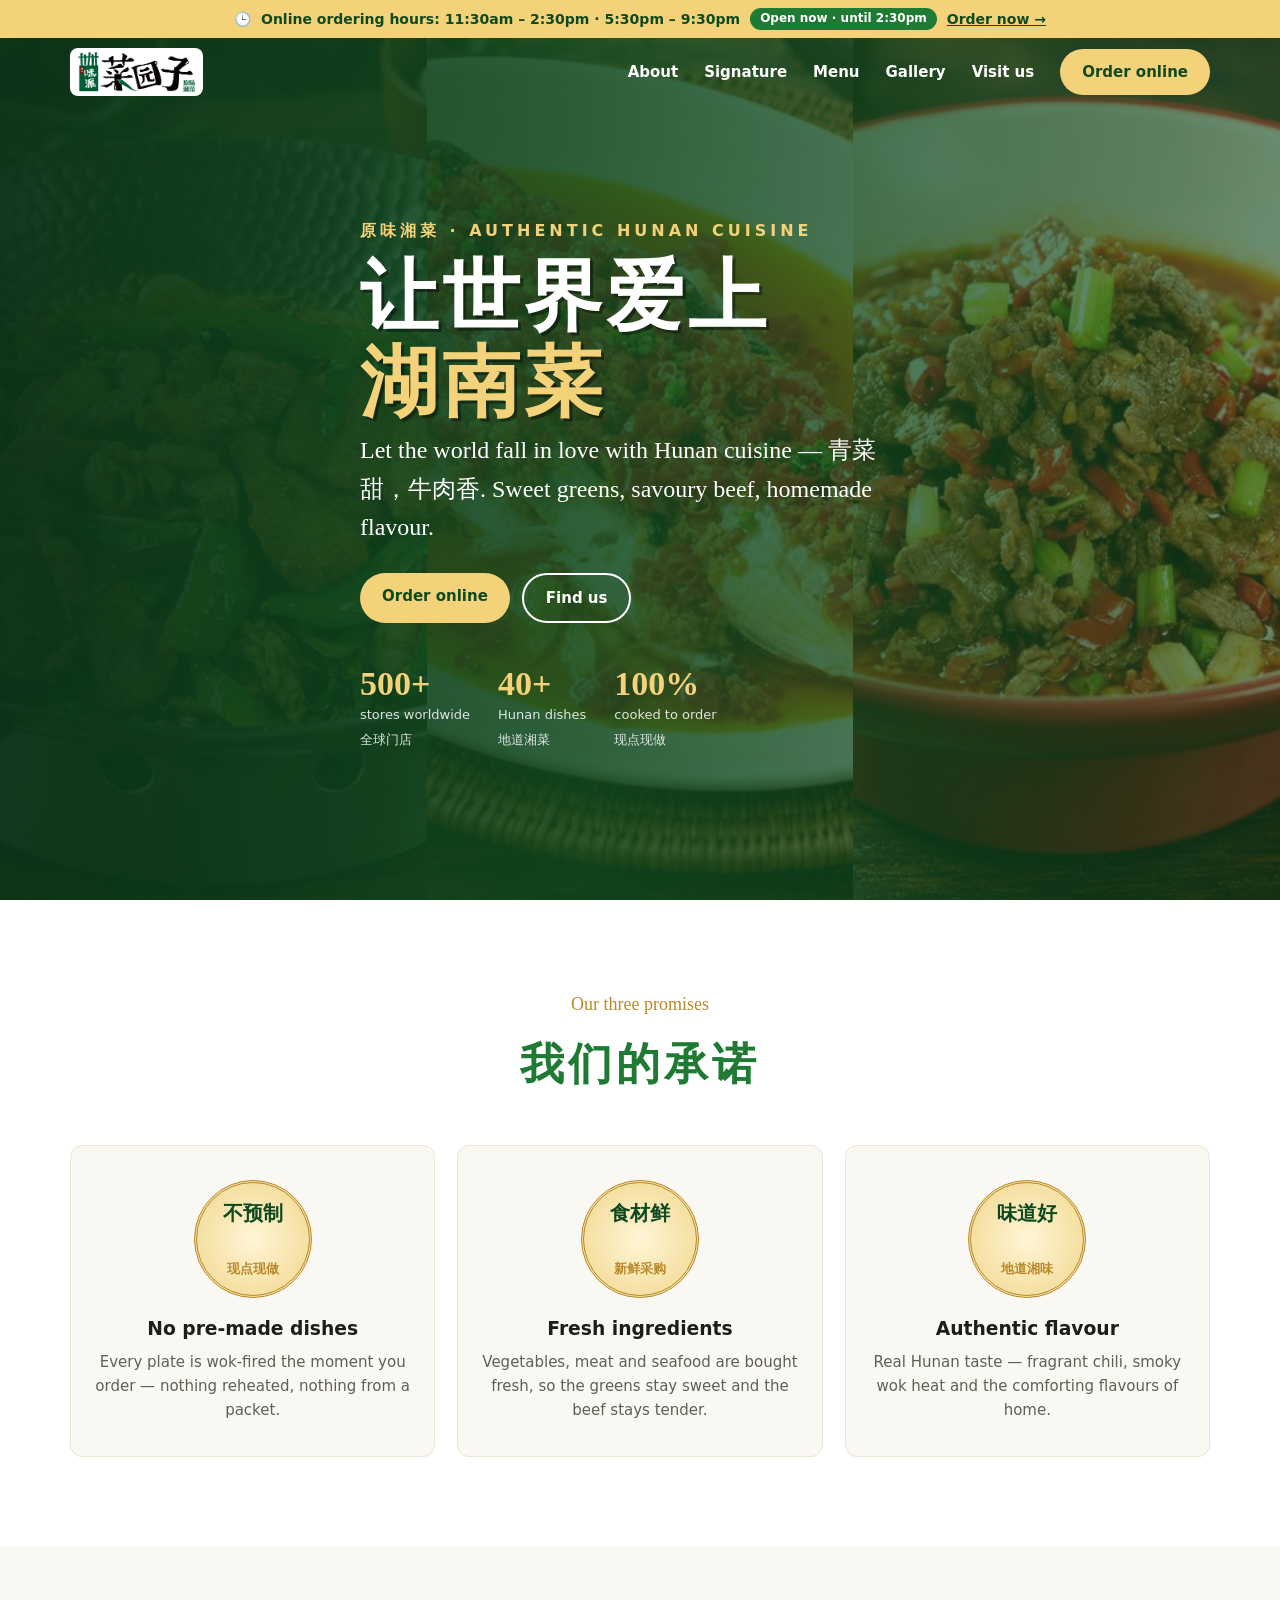
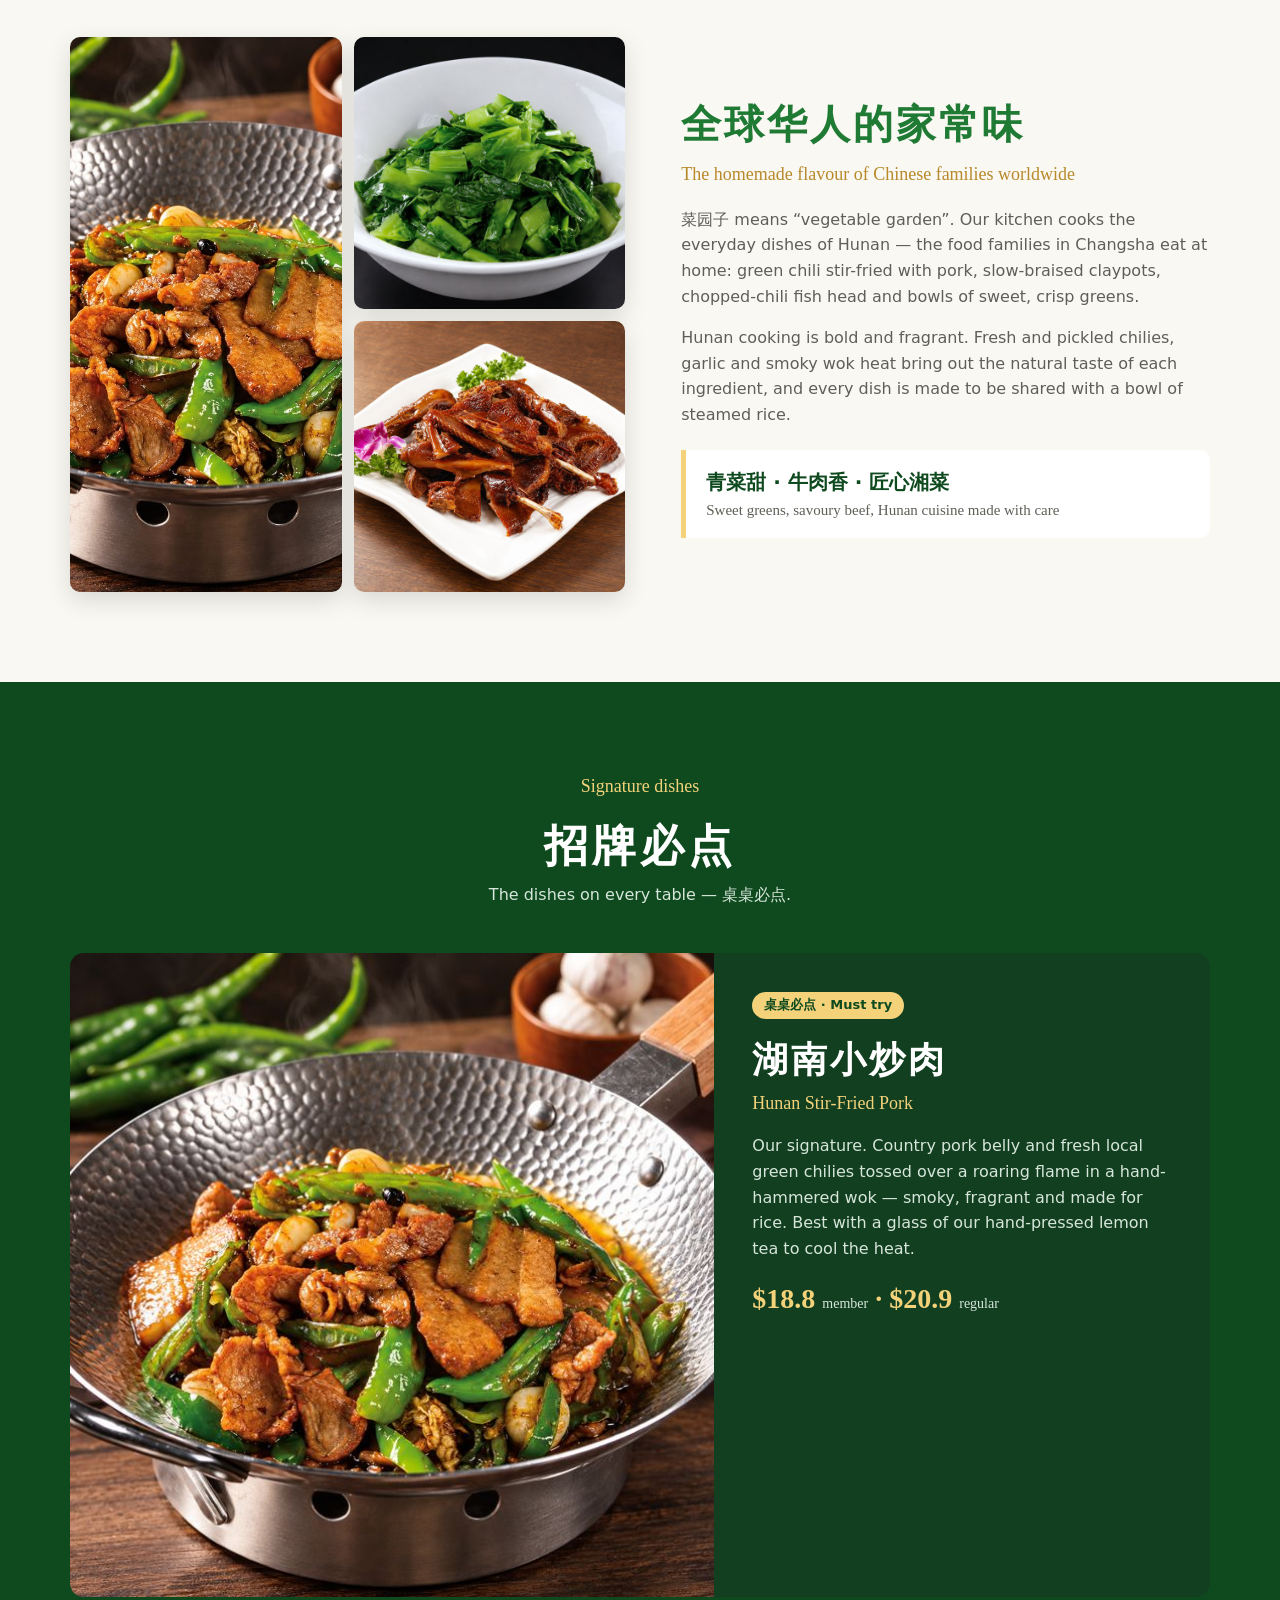
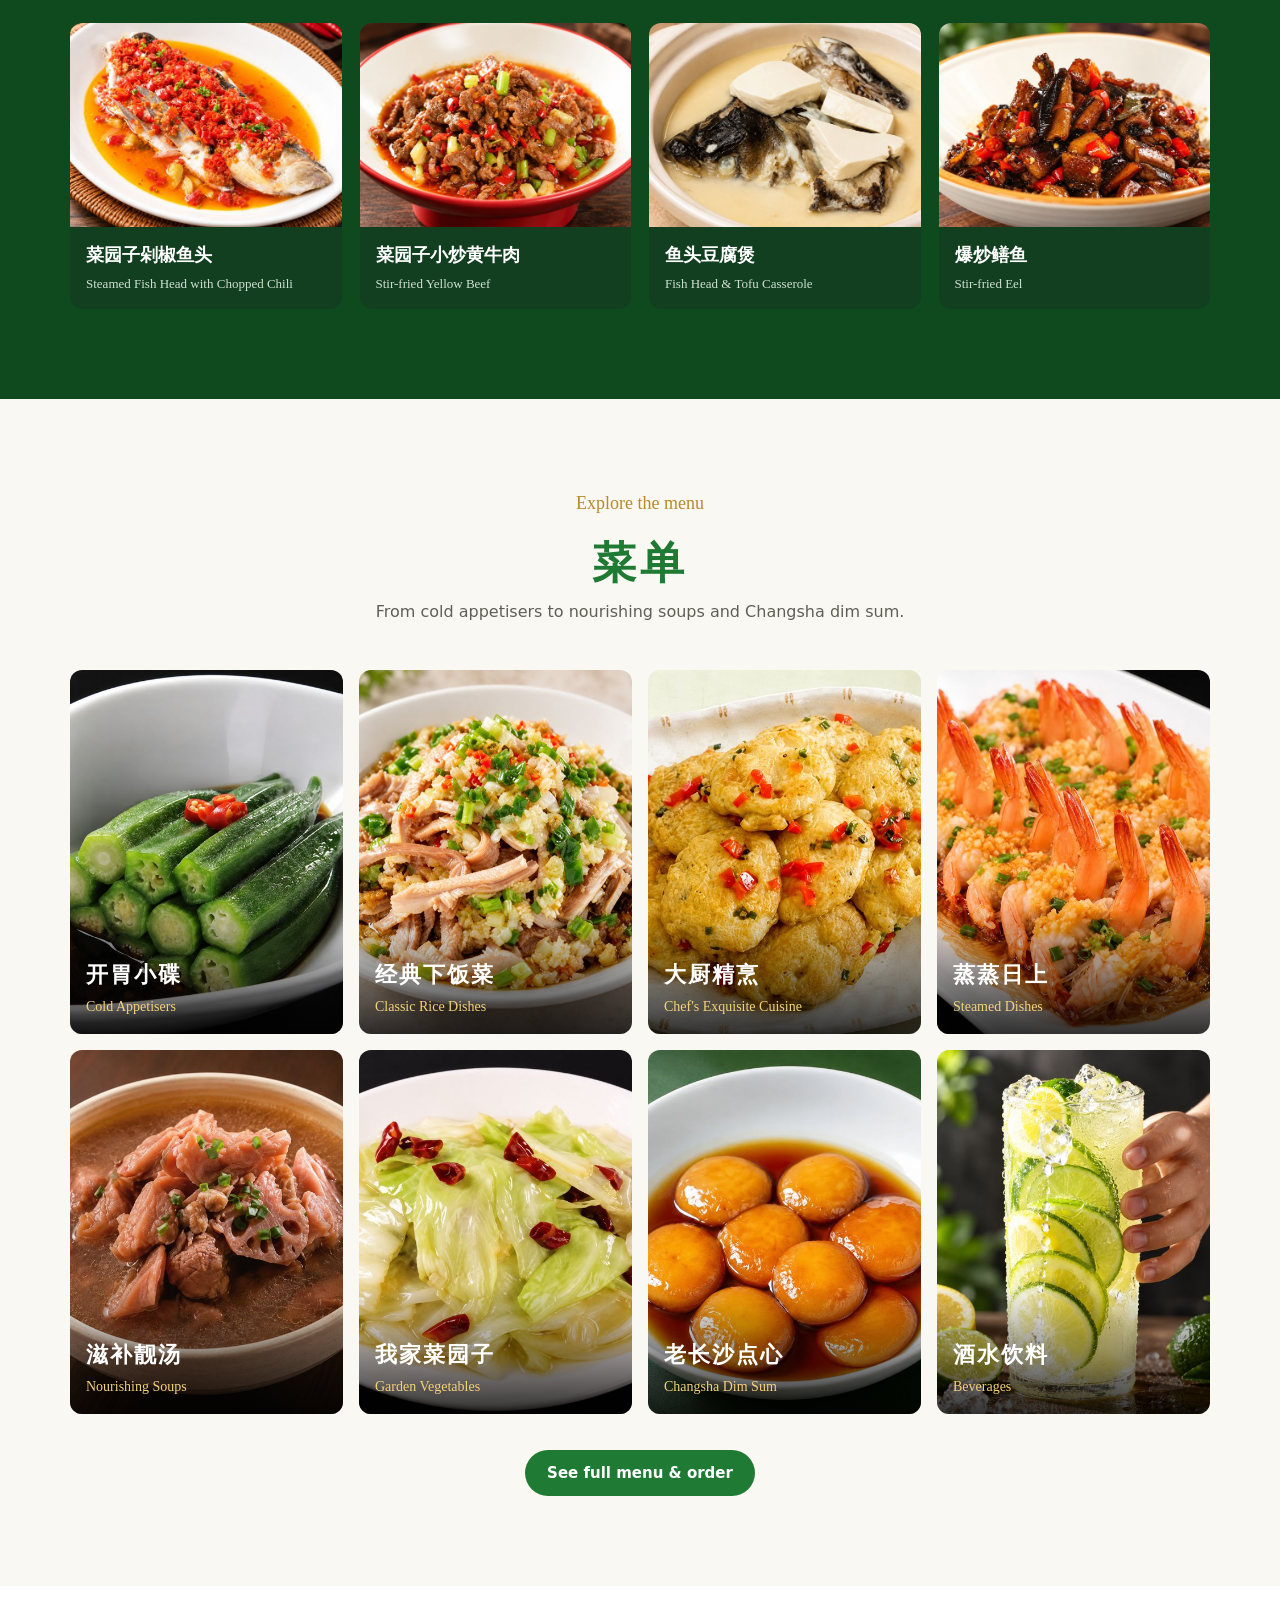
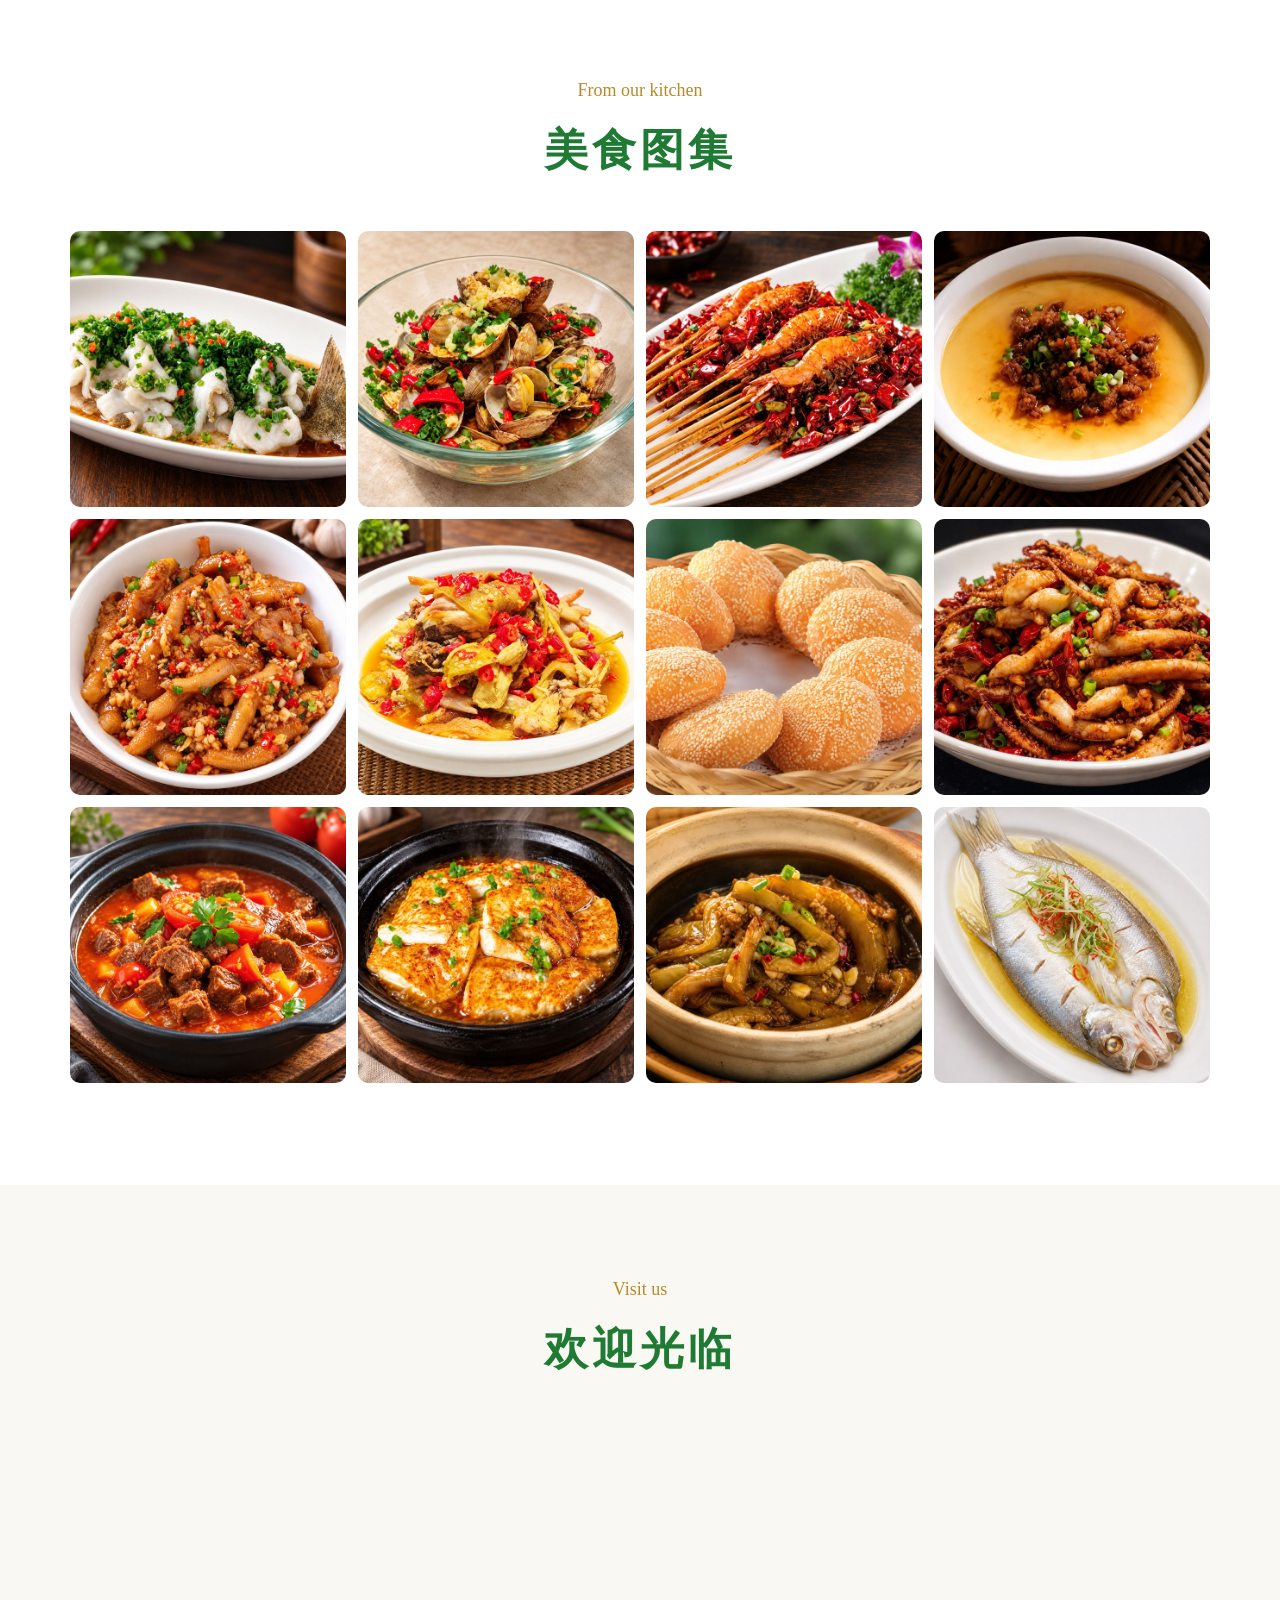
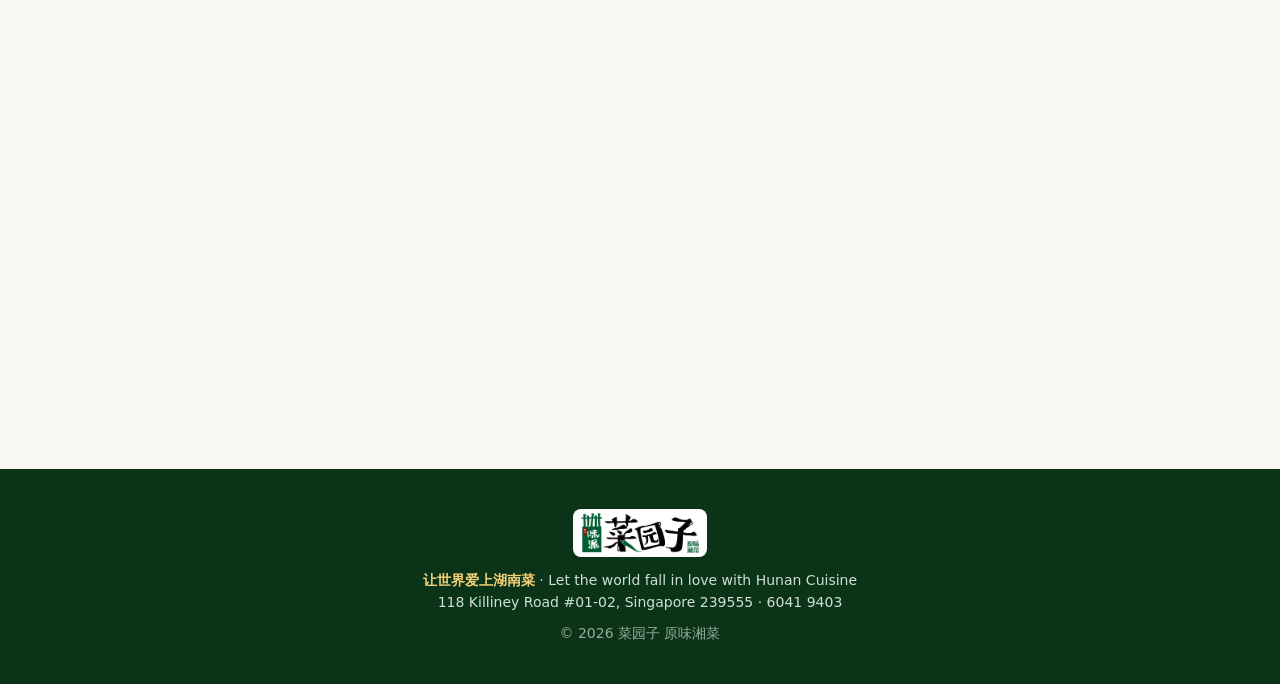
==== commit 0b5e370e: "Website: add online ordering hours banner Gold strip above the nav with 11:30am-2:30pm and 5:30pm-9:" ====
--- a/index.html
+++ b/index.html
@@ -15,6 +15,14 @@
 .serif{font-family:Georgia,"Times New Roman",serif}
 /* nav */
 header{position:fixed;inset:0 0 auto;z-index:20;transition:background .3s,box-shadow .3s}
+.hoursbar{background:var(--gold);color:var(--gd);font-size:14px;font-weight:600}
+.hoursbar .wrap{display:flex;align-items:center;justify-content:center;gap:10px;flex-wrap:wrap;min-height:38px;padding-top:6px;padding-bottom:6px;text-align:center}
+.hoursbar b{font-weight:800}
+.hoursbar .pill{color:#fff;background:var(--g);border-radius:12px;padding:1px 10px;font-size:12px;font-weight:800}
+.hoursbar .pill.closed{background:var(--red)}
+.hoursbar a{color:var(--gd);font-weight:800}
+.hoursbar b{white-space:nowrap}.hoursbar .lbl2{display:none}
+@media (max-width:600px){.hoursbar{font-size:12.5px}.hoursbar .wrap{gap:4px 8px;padding-left:10px;padding-right:10px}.hoursbar .lbl,.hoursbar .ic{display:none}.hoursbar .lbl2{display:inline}.hoursbar .pill{font-size:11px}}
 header.solid{background:var(--g);box-shadow:0 2px 10px #0003}
 .nav{display:flex;align-items:center;justify-content:space-between;height:68px}
 .logo{background:#fff;border-radius:8px;padding:4px 8px;height:48px;display:flex}.logo img{height:40px;width:auto}
@@ -30,7 +38,7 @@
 .hero .bg{position:absolute;inset:0;display:grid;grid-template-columns:repeat(3,1fr);opacity:.55}
 .hero .bg img{width:100%;height:100%;object-fit:cover}
 .hero:after{content:"";position:absolute;inset:0;background:linear-gradient(90deg,#0b3317f2 0%,#0f4a1fc4 45%,#0f4a1f40 100%)}
-.hero .wrap{position:relative;z-index:1;padding-top:90px;padding-bottom:60px}
+.hero .wrap{position:relative;z-index:1;padding-top:130px;padding-bottom:60px}
 .hero .kick{color:var(--gold);letter-spacing:4px;font-weight:700}
 .hero h1{font-size:clamp(40px,7vw,78px);line-height:1.1;margin:10px 0 6px;letter-spacing:4px;text-shadow:3px 3px 0 #0006}
 .hero h1 span{color:var(--gold)}
@@ -106,7 +114,7 @@
 .reveal{opacity:0;transform:translateY(24px);transition:opacity .7s,transform .7s}.reveal.in{opacity:1;transform:none}
 @media (prefers-reduced-motion:reduce){.reveal{opacity:1;transform:none;transition:none}html{scroll-behavior:auto}}
 @media (max-width:900px){
-  .links{position:fixed;inset:68px 0 auto;background:var(--g);flex-direction:column;gap:0;padding:8px 0 18px;display:none}
+  .links{position:fixed;inset:var(--hdr,106px) 0 auto;background:var(--g);flex-direction:column;gap:0;padding:8px 0 18px;display:none}
   .links.open{display:flex}.links a{padding:12px 20px;width:100%;text-align:center}
   .menuT{display:block}
   .pgrid,.story .grid,.feat,.visit .grid{grid-template-columns:1fr}
@@ -120,6 +128,7 @@
 </head>
 <body>
 <header id="hdr">
+  <div class="hoursbar" role="note"><div class="wrap"><span class="ic">🕒</span><span><span class="lbl">Online ordering hours: </span><span class="lbl2">Order online </span><b>11:30am – 2:30pm</b> · <b>5:30pm – 9:30pm</b></span><span id="openpill" class="pill"></span><a href="order/index.html">Order now →</a></div></div>
   <div class="wrap nav">
     <a href="#top" class="logo" aria-label="菜园子 home"><img src="img/logo.png" alt="菜园子 原味湘菜"></a>
     <button class="menuT" aria-label="Menu" onclick="document.querySelector('.links').classList.toggle('open')">☰</button>
@@ -233,7 +242,7 @@
         <dl>
           <div><dt>Address 地址</dt><dd>118 Killiney Road #01-02<br>Singapore 239555</dd></div>
           <div><dt>Orders &amp; reservations 订餐电话</dt><dd><a href="tel:+6560419403">6041 9403</a></dd></div>
-          <div><dt>Opening hours 营业时间</dt><dd>Please call to confirm today's hours</dd></div>
+          <div><dt>Online ordering hours 点餐时间</dt><dd>11:30am – 2:30pm<br>5:30pm – 9:30pm</dd></div>
           <div><dt>Dine-in · Pickup · Delivery</dt><dd>Order ahead online and pay by PayNow, card, Apple / Google Pay, GrabPay or cash.</dd></div>
         </dl>
         <p style="margin:26px 0 0;display:flex;gap:10px;flex-wrap:wrap"><a class="btn" href="order/index.html">Order online</a><a class="btn ghost" href="https://www.google.com/maps/search/?api=1&amp;query=118+Killiney+Road+Singapore+239555" target="_blank" rel="noopener">Directions</a></p>
@@ -252,6 +261,13 @@
 
 <script>
 const h=document.getElementById('hdr');const onS=()=>h.classList.toggle('solid',scrollY>40);addEventListener('scroll',onS,{passive:true});onS();
+// ordering hours in Singapore time, minutes after midnight (same as order/index.html)
+const HOURS=[[690,870],[1050,1290]];
+const hm=m=>{const h=Math.floor(m/60);return `${(h+11)%12+1}:${String(m%60).padStart(2,"0")}${h<12?"am":"pm"}`};
+function showHours(){const d=new Date(Date.now()+8*3600e3),n=d.getUTCHours()*60+d.getUTCMinutes(),w=HOURS.find(([a,b])=>n>=a&&n<b),nx=HOURS.find(([a])=>a>n),el=document.getElementById('openpill');
+  el.className='pill'+(w?'':' closed');el.textContent=w?'Open now · until '+hm(w[1]):'Closed · opens '+(nx?hm(nx[0])+' today':hm(HOURS[0][0])+' tomorrow');
+  document.documentElement.style.setProperty('--hdr',h.offsetHeight+'px')}
+showHours();setInterval(showHours,60e3);addEventListener('resize',showHours);
 document.getElementById('yr').textContent=new Date().getFullYear();
 const io=new IntersectionObserver(es=>es.forEach(e=>{if(e.isIntersecting){e.target.classList.add('in');io.unobserve(e.target)}}),{threshold:.12});
 document.querySelectorAll('.reveal').forEach(el=>io.observe(el));
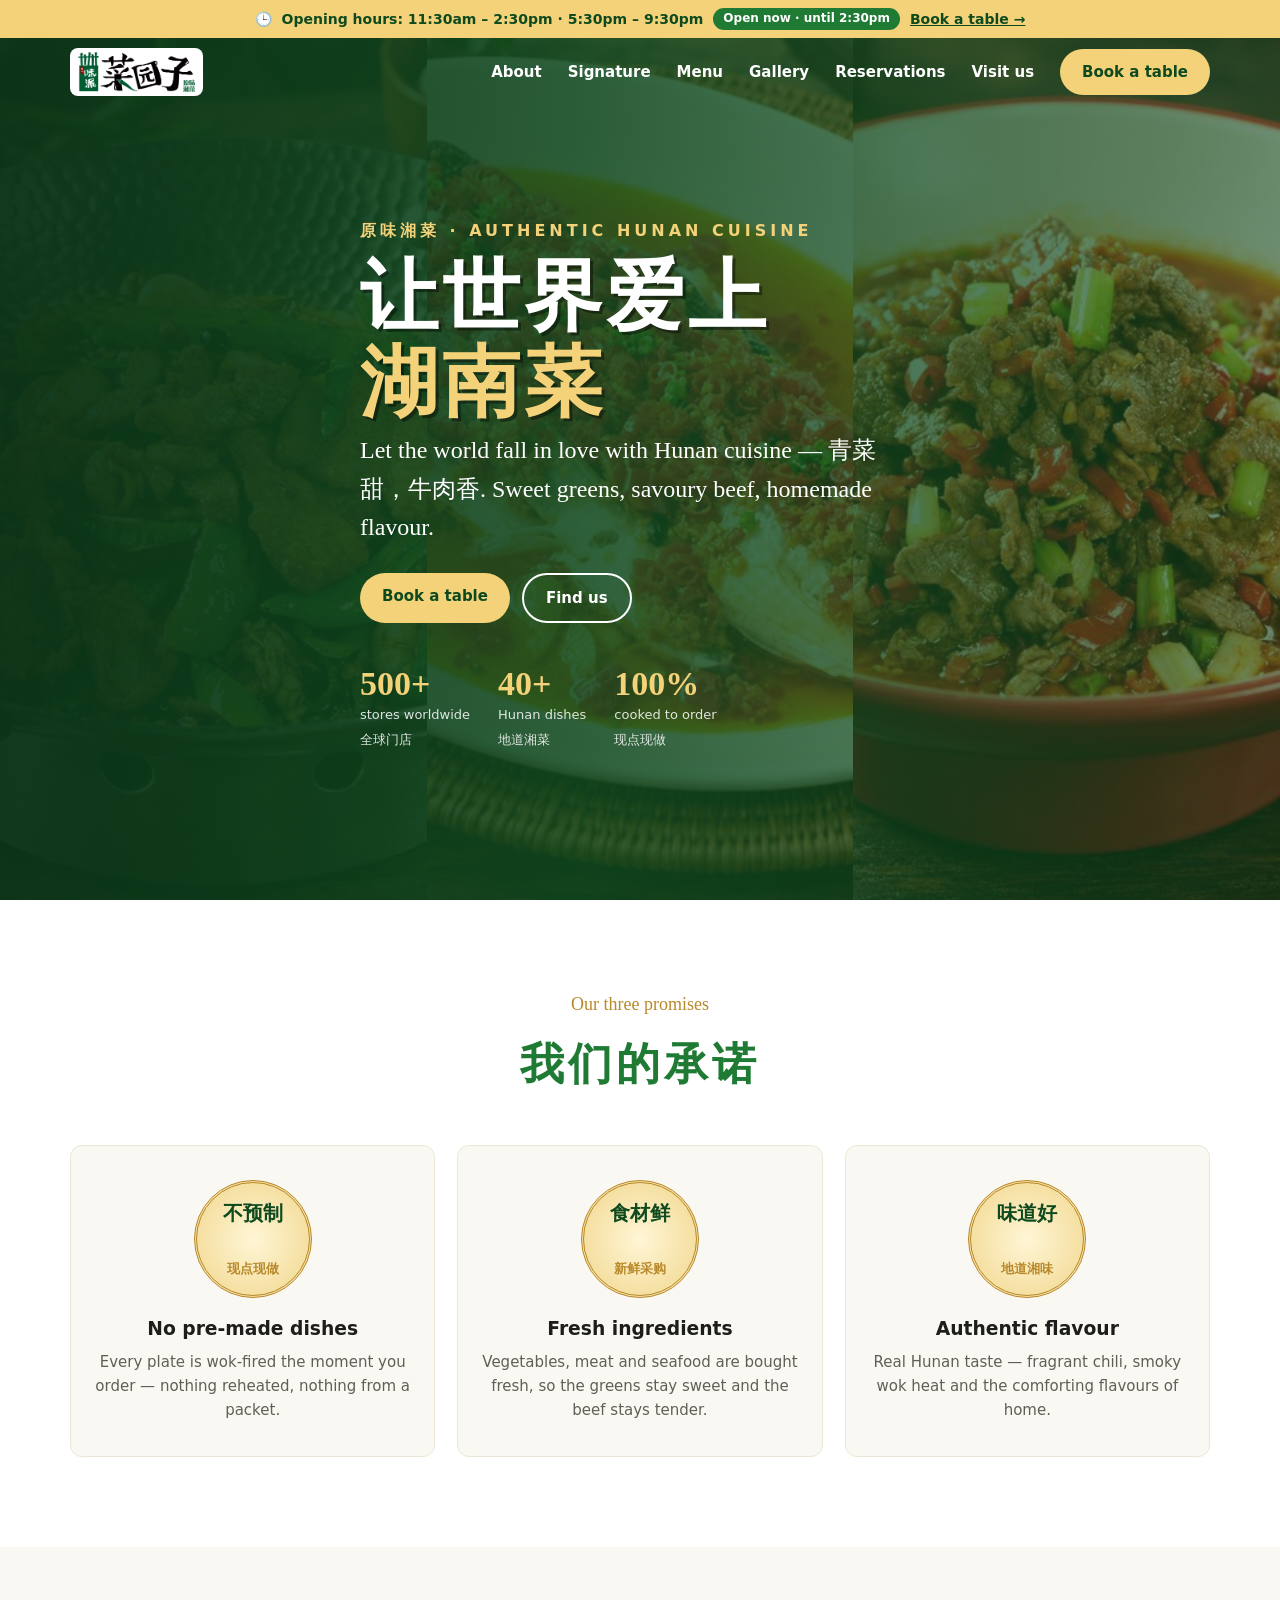
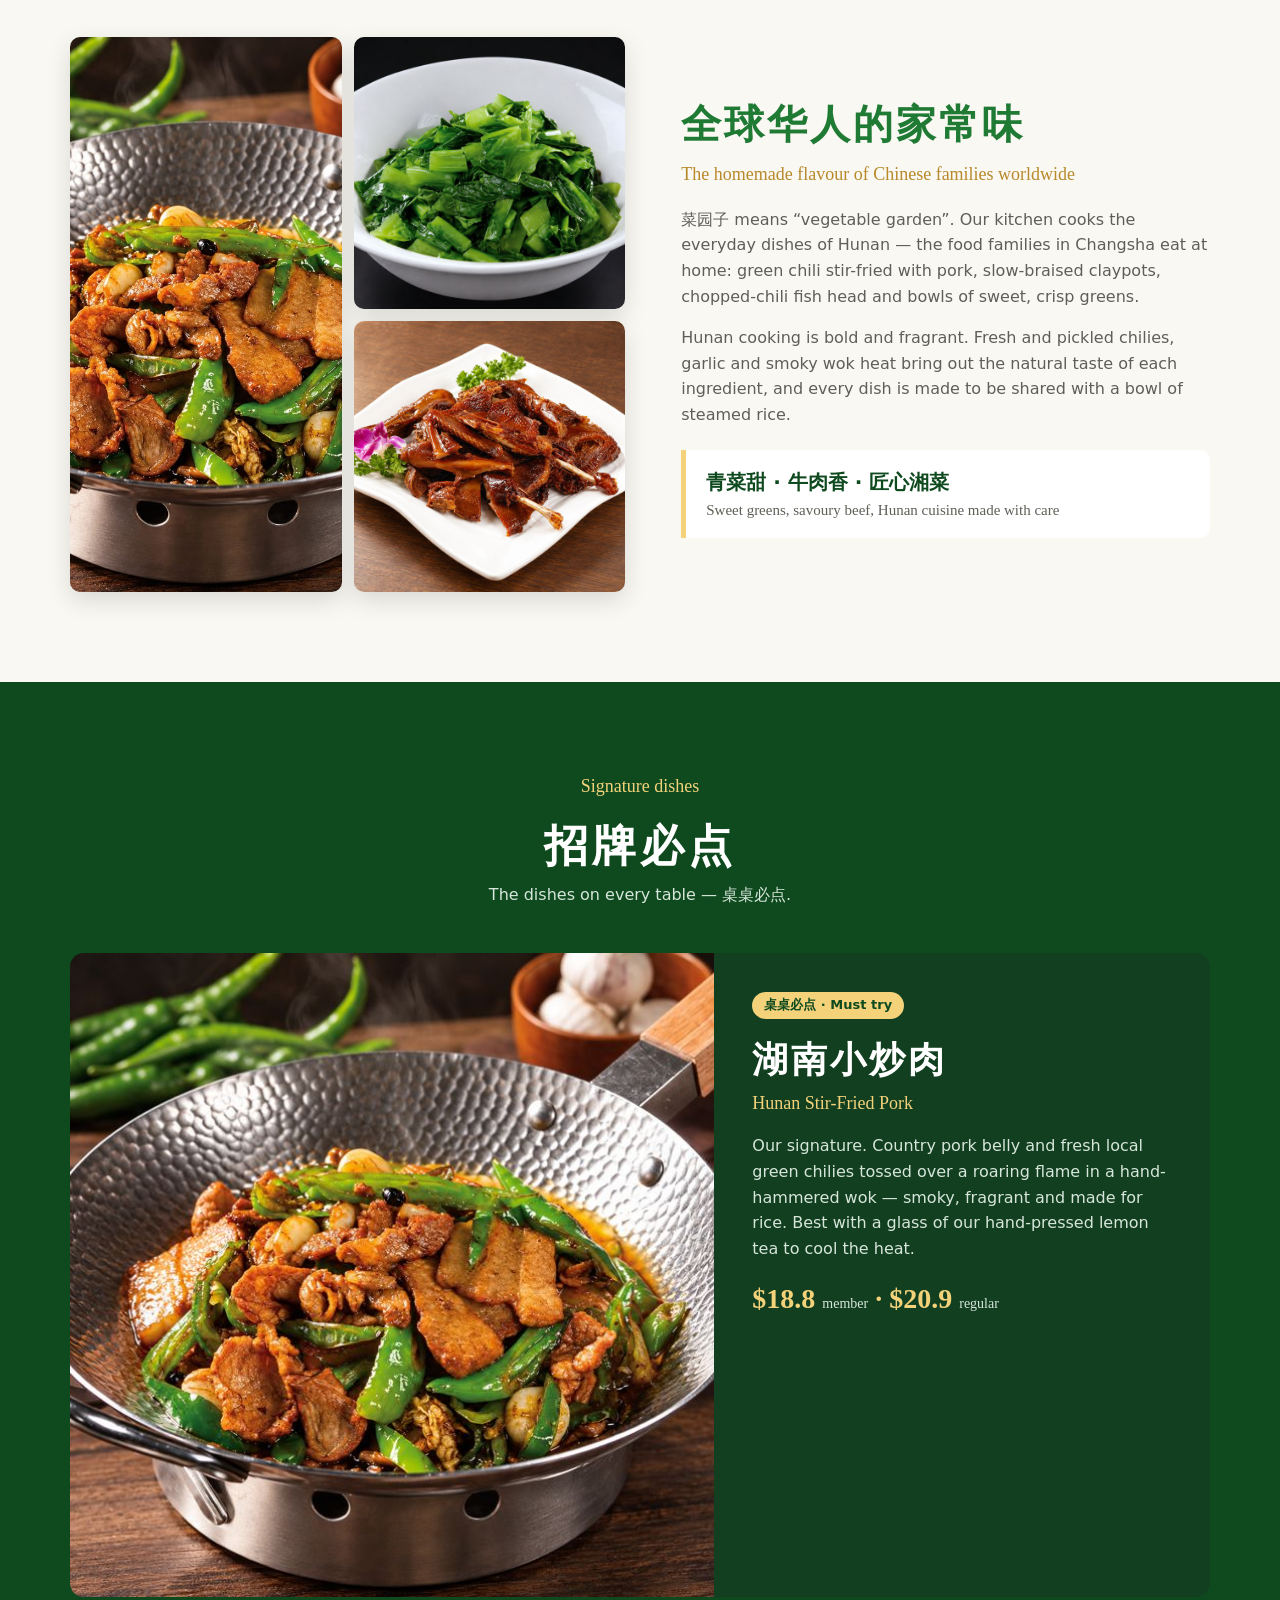
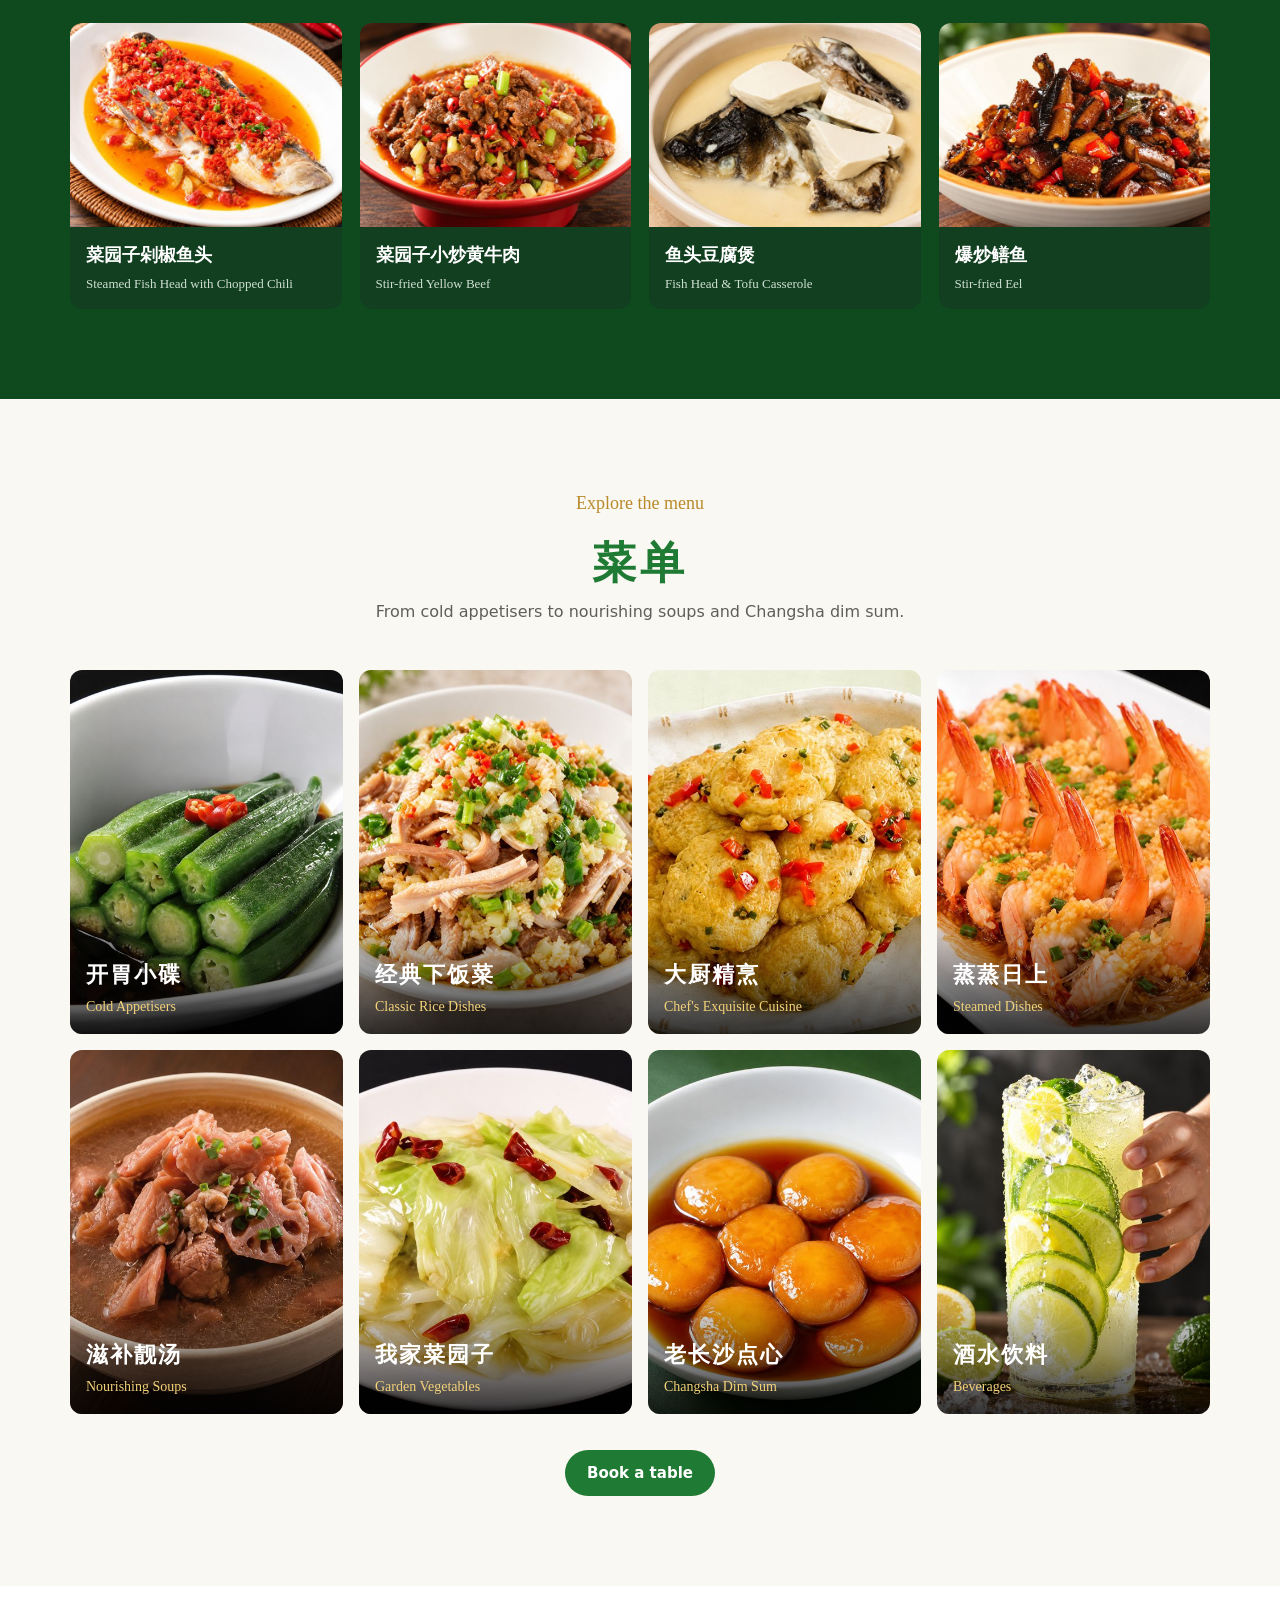
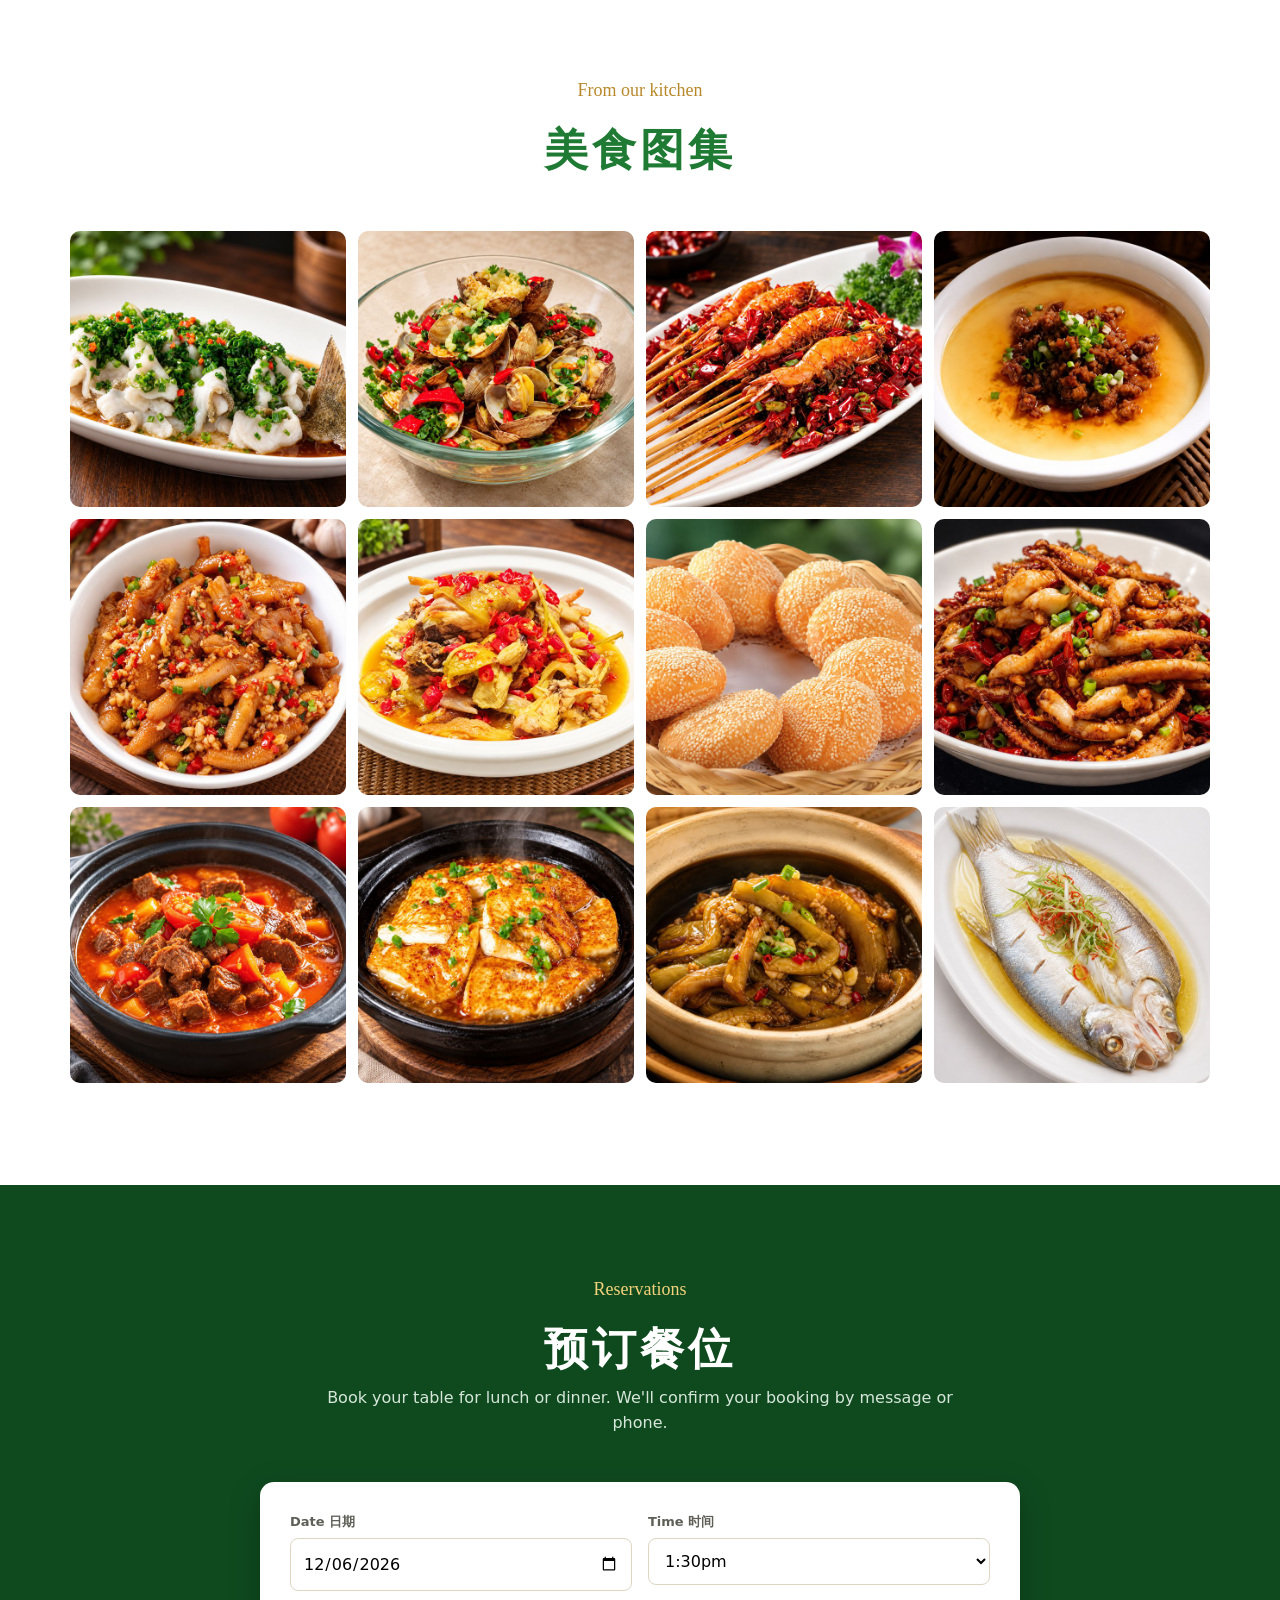
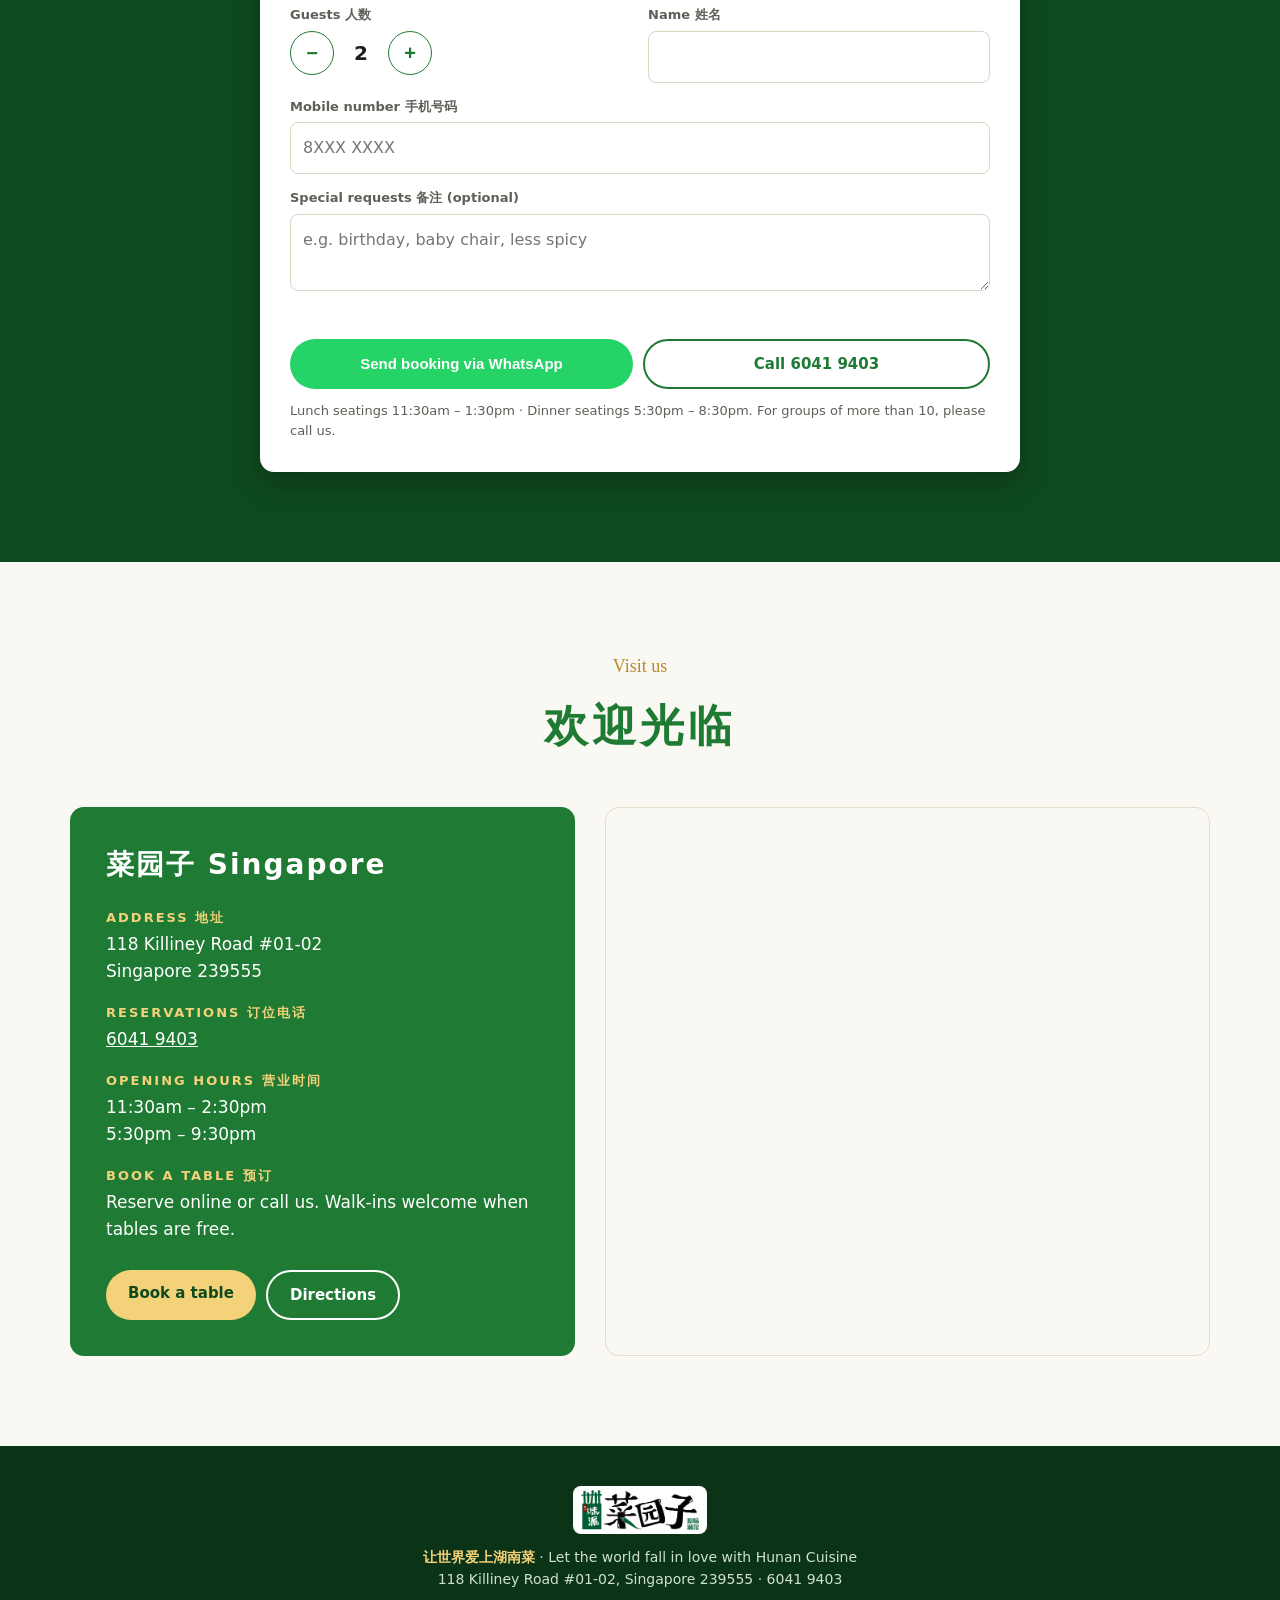
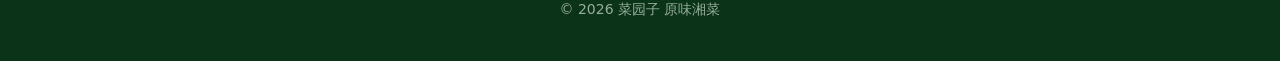
==== commit d12f8026: "Website: replace online ordering with table reservations Book a table form (date, seating time, gues" ====
--- a/index.html
+++ b/index.html
@@ -108,6 +108,22 @@
 .info dd a{color:#fff}
 .map{border-radius:14px;overflow:hidden;min-height:380px;border:1px solid #e3ddcb}
 .map iframe{width:100%;height:100%;min-height:380px;border:0;display:block}
+.reserve{background:var(--gd);color:#fff}
+.reserve .head .zh{color:#fff}.reserve .head .en{color:var(--gold)}.reserve .head p{color:#d6e6da}
+.rform{max-width:760px;margin:auto;background:#fff;color:var(--ink);border-radius:14px;padding:30px;box-shadow:0 10px 30px #0004}
+.rgrid{display:grid;grid-template-columns:1fr 1fr;gap:14px 16px}
+.rgrid .full{grid-column:1/-1}
+.rform label{display:block;font-size:13px;font-weight:700;color:var(--mute);margin-bottom:5px}
+.rform input,.rform select,.rform textarea{width:100%;padding:12px;border:1px solid #ddd6c3;border-radius:8px;font:inherit;background:#fff}
+.rform input:focus,.rform select:focus,.rform textarea:focus{outline:2px solid var(--g);border-color:var(--g)}
+.guests{display:flex;align-items:center;gap:10px}.guests button{width:44px;height:44px;border-radius:50%;border:1.5px solid var(--g);background:#fff;color:var(--g);font-size:20px;font-weight:800;cursor:pointer}.guests output{min-width:34px;text-align:center;font-size:20px;font-weight:800}
+.rerr{color:var(--red);font-size:14px;margin-top:12px;min-height:1em}
+.ractions{display:flex;gap:10px;flex-wrap:wrap;margin-top:14px}
+.ractions .btn{flex:1;text-align:center;cursor:pointer;min-width:200px}
+.btn.wa{background:#25d366;color:#fff!important}.btn.wa:hover{background:#1ebe5b}
+.btn.call{background:#fff;color:var(--g)!important;border:2px solid var(--g)}
+.rnote{font-size:13px;color:var(--mute);margin:12px 0 0}
+.rdone{display:none;text-align:center;padding:14px 0 0}.rdone.on{display:block}.rdone b{font-size:20px;color:var(--g)}
 footer{background:#0b3317;color:#cfe0d3;padding:40px 0;text-align:center;font-size:14px}
 footer .logo{display:inline-flex;margin-bottom:12px}
 footer b{color:var(--gold)}
@@ -117,7 +133,8 @@
   .links{position:fixed;inset:var(--hdr,106px) 0 auto;background:var(--g);flex-direction:column;gap:0;padding:8px 0 18px;display:none}
   .links.open{display:flex}.links a{padding:12px 20px;width:100%;text-align:center}
   .menuT{display:block}
-  .pgrid,.story .grid,.feat,.visit .grid{grid-template-columns:1fr}
+  .pgrid,.story .grid,.feat,.visit .grid,.rgrid{grid-template-columns:1fr}
+  .rform{padding:20px}
   .dgrid,.cats{grid-template-columns:1fr 1fr}
   .hero .bg{grid-template-columns:1fr}.hero .bg img:not(:first-child){display:none}
   .feat img{min-height:240px}.feat .t{padding:24px}
@@ -128,13 +145,13 @@
 </head>
 <body>
 <header id="hdr">
-  <div class="hoursbar" role="note"><div class="wrap"><span class="ic">🕒</span><span><span class="lbl">Online ordering hours: </span><span class="lbl2">Order online </span><b>11:30am – 2:30pm</b> · <b>5:30pm – 9:30pm</b></span><span id="openpill" class="pill"></span><a href="order/index.html">Order now →</a></div></div>
+  <div class="hoursbar" role="note"><div class="wrap"><span class="ic">🕒</span><span><span class="lbl">Opening hours: </span><span class="lbl2">Open </span><b>11:30am – 2:30pm</b> · <b>5:30pm – 9:30pm</b></span><span id="openpill" class="pill"></span><a href="#reserve">Book a table →</a></div></div>
   <div class="wrap nav">
     <a href="#top" class="logo" aria-label="菜园子 home"><img src="img/logo.png" alt="菜园子 原味湘菜"></a>
     <button class="menuT" aria-label="Menu" onclick="document.querySelector('.links').classList.toggle('open')">☰</button>
     <nav class="links" onclick="if(event.target.tagName==='A')this.classList.remove('open')">
-      <a href="#about">About</a><a href="#signature">Signature</a><a href="#menu">Menu</a><a href="#gallery">Gallery</a><a href="#visit">Visit us</a>
-      <a class="btn" href="order/index.html">Order online</a>
+      <a href="#about">About</a><a href="#signature">Signature</a><a href="#menu">Menu</a><a href="#gallery">Gallery</a><a href="#reserve">Reservations</a><a href="#visit">Visit us</a>
+      <a class="btn" href="#reserve">Book a table</a>
     </nav>
   </div>
 </header>
@@ -145,7 +162,7 @@
     <div class="kick">原味湘菜 · AUTHENTIC HUNAN CUISINE</div>
     <h1>让世界爱上<br><span>湖南菜</span></h1>
     <p class="en serif">Let the world fall in love with Hunan cuisine — 青菜甜，牛肉香. Sweet greens, savoury beef, homemade flavour.</p>
-    <div class="cta"><a class="btn" href="order/index.html">Order online</a><a class="btn ghost" href="#visit">Find us</a></div>
+    <div class="cta"><a class="btn" href="#reserve">Book a table</a><a class="btn ghost" href="#visit">Find us</a></div>
     <div class="stat"><div><b>500+</b><span>stores worldwide<br>全球门店</span></div><div><b>40+</b><span>Hunan dishes<br>地道湘菜</span></div><div><b>100%</b><span>cooked to order<br>现点现做</span></div></div>
   </div>
 </section>
@@ -200,16 +217,16 @@
   <div class="wrap">
     <div class="head reveal"><p class="en">Explore the menu</p><h2 class="zh">菜单</h2><p>From cold appetisers to nourishing soups and Changsha dim sum.</p></div>
     <div class="cats">
-      <a class="cat reveal" href="order/index.html#s-cold"><img loading="lazy" src="img/okra-in-savory-sauce.jpg" alt=""><div><b>开胃小碟</b><span>Cold Appetisers</span></div></a>
-      <a class="cat reveal" href="order/index.html#s-rice"><img loading="lazy" src="img/braised-pork-tripe-slices.jpg" alt=""><div><b>经典下饭菜</b><span>Classic Rice Dishes</span></div></a>
-      <a class="cat reveal" href="order/index.html#s-chef"><img loading="lazy" src="img/pan-fried-lotus-root.jpg" alt=""><div><b>大厨精烹</b><span>Chef's Exquisite Cuisine</span></div></a>
-      <a class="cat reveal" href="order/index.html#s-steam"><img loading="lazy" src="img/garlic-shrimp-with-vermicelli.jpg" alt=""><div><b>蒸蒸日上</b><span>Steamed Dishes</span></div></a>
-      <a class="cat reveal" href="order/index.html#s-soup"><img loading="lazy" src="img/lotus-root-and-pork-knuckle-soup.jpg" alt=""><div><b>滋补靓汤</b><span>Nourishing Soups</span></div></a>
-      <a class="cat reveal" href="order/index.html#s-veg"><img loading="lazy" src="img/shredded-cabbage-stir-fry.jpg" alt=""><div><b>我家菜园子</b><span>Garden Vegetables</span></div></a>
-      <a class="cat reveal" href="order/index.html#s-dim"><img loading="lazy" src="img/sugar-oil-glutinous-rice-cakes.jpg" alt=""><div><b>老长沙点心</b><span>Changsha Dim Sum</span></div></a>
-      <a class="cat reveal" href="order/index.html#s-drink"><img loading="lazy" src="img/handcrafted-fresh-lemon-tea.jpg" alt=""><div><b>酒水饮料</b><span>Beverages</span></div></a>
-    </div>
-    <div class="center"><a class="btn green" href="order/index.html">See full menu &amp; order</a></div>
+      <div class="cat reveal"><img loading="lazy" src="img/okra-in-savory-sauce.jpg" alt=""><div><b>开胃小碟</b><span>Cold Appetisers</span></div></div>
+      <div class="cat reveal"><img loading="lazy" src="img/braised-pork-tripe-slices.jpg" alt=""><div><b>经典下饭菜</b><span>Classic Rice Dishes</span></div></div>
+      <div class="cat reveal"><img loading="lazy" src="img/pan-fried-lotus-root.jpg" alt=""><div><b>大厨精烹</b><span>Chef's Exquisite Cuisine</span></div></div>
+      <div class="cat reveal"><img loading="lazy" src="img/garlic-shrimp-with-vermicelli.jpg" alt=""><div><b>蒸蒸日上</b><span>Steamed Dishes</span></div></div>
+      <div class="cat reveal"><img loading="lazy" src="img/lotus-root-and-pork-knuckle-soup.jpg" alt=""><div><b>滋补靓汤</b><span>Nourishing Soups</span></div></div>
+      <div class="cat reveal"><img loading="lazy" src="img/shredded-cabbage-stir-fry.jpg" alt=""><div><b>我家菜园子</b><span>Garden Vegetables</span></div></div>
+      <div class="cat reveal"><img loading="lazy" src="img/sugar-oil-glutinous-rice-cakes.jpg" alt=""><div><b>老长沙点心</b><span>Changsha Dim Sum</span></div></div>
+      <div class="cat reveal"><img loading="lazy" src="img/handcrafted-fresh-lemon-tea.jpg" alt=""><div><b>酒水饮料</b><span>Beverages</span></div></div>
+    </div>
+    <div class="center"><a class="btn green" href="#reserve">Book a table</a></div>
   </div>
 </section>
 
@@ -233,6 +250,29 @@
   </div>
 </section>
 
+<section class="reserve" id="reserve">
+  <div class="wrap">
+    <div class="head reveal"><p class="en">Reservations</p><h2 class="zh">预订餐位</h2><p>Book your table for lunch or dinner. We'll confirm your booking by message or phone.</p></div>
+    <form class="rform reveal" id="rform" novalidate>
+      <div class="rgrid">
+        <div><label for="rdate">Date 日期</label><input type="date" id="rdate" required></div>
+        <div><label for="rtime">Time 时间</label><select id="rtime" required></select></div>
+        <div><label>Guests 人数</label><div class="guests"><button type="button" aria-label="Fewer guests" data-d="-1">−</button><output id="rpax">2</output><button type="button" aria-label="More guests" data-d="1">+</button></div></div>
+        <div><label for="rname">Name 姓名</label><input id="rname" autocomplete="name" required></div>
+        <div class="full"><label for="rphone">Mobile number 手机号码</label><input id="rphone" inputmode="tel" autocomplete="tel" placeholder="8XXX XXXX" required></div>
+        <div class="full"><label for="rnote">Special requests 备注 (optional)</label><textarea id="rnote" rows="2" placeholder="e.g. birthday, baby chair, less spicy"></textarea></div>
+      </div>
+      <div class="rerr" id="rerr" role="alert"></div>
+      <div class="ractions">
+        <button type="submit" class="btn wa">Send booking via WhatsApp</button>
+        <a class="btn call" href="tel:+6560419403">Call 6041 9403</a>
+      </div>
+      <p class="rnote">Lunch seatings 11:30am – 1:30pm · Dinner seatings 5:30pm – 8:30pm. For groups of more than 10, please call us.</p>
+      <div class="rdone" id="rdone"><b>谢谢！Your booking message is ready</b><p>Press send in WhatsApp. Your table is confirmed once we reply.</p></div>
+    </form>
+  </div>
+</section>
+
 <section class="visit" id="visit">
   <div class="wrap">
     <div class="head reveal"><p class="en">Visit us</p><h2 class="zh">欢迎光临</h2></div>
@@ -241,11 +281,11 @@
         <h3>菜园子 Singapore</h3>
         <dl>
           <div><dt>Address 地址</dt><dd>118 Killiney Road #01-02<br>Singapore 239555</dd></div>
-          <div><dt>Orders &amp; reservations 订餐电话</dt><dd><a href="tel:+6560419403">6041 9403</a></dd></div>
-          <div><dt>Online ordering hours 点餐时间</dt><dd>11:30am – 2:30pm<br>5:30pm – 9:30pm</dd></div>
-          <div><dt>Dine-in · Pickup · Delivery</dt><dd>Order ahead online and pay by PayNow, card, Apple / Google Pay, GrabPay or cash.</dd></div>
+          <div><dt>Reservations 订位电话</dt><dd><a href="tel:+6560419403">6041 9403</a></dd></div>
+          <div><dt>Opening hours 营业时间</dt><dd>11:30am – 2:30pm<br>5:30pm – 9:30pm</dd></div>
+          <div><dt>Book a table 预订</dt><dd>Reserve online or call us. Walk-ins welcome when tables are free.</dd></div>
         </dl>
-        <p style="margin:26px 0 0;display:flex;gap:10px;flex-wrap:wrap"><a class="btn" href="order/index.html">Order online</a><a class="btn ghost" href="https://www.google.com/maps/search/?api=1&amp;query=118+Killiney+Road+Singapore+239555" target="_blank" rel="noopener">Directions</a></p>
+        <p style="margin:26px 0 0;display:flex;gap:10px;flex-wrap:wrap"><a class="btn" href="#reserve">Book a table</a><a class="btn ghost" href="https://www.google.com/maps/search/?api=1&amp;query=118+Killiney+Road+Singapore+239555" target="_blank" rel="noopener">Directions</a></p>
       </div>
       <div class="map reveal"><iframe title="Map to 118 Killiney Road" loading="lazy" referrerpolicy="no-referrer-when-downgrade" src="https://maps.google.com/maps?q=118%20Killiney%20Road%2C%20Singapore%20239555&amp;z=16&amp;output=embed"></iframe></div>
     </div>
@@ -261,13 +301,36 @@
 
 <script>
 const h=document.getElementById('hdr');const onS=()=>h.classList.toggle('solid',scrollY>40);addEventListener('scroll',onS,{passive:true});onS();
-// ordering hours in Singapore time, minutes after midnight (same as order/index.html)
+// opening hours in Singapore time, minutes after midnight
 const HOURS=[[690,870],[1050,1290]];
 const hm=m=>{const h=Math.floor(m/60);return `${(h+11)%12+1}:${String(m%60).padStart(2,"0")}${h<12?"am":"pm"}`};
 function showHours(){const d=new Date(Date.now()+8*3600e3),n=d.getUTCHours()*60+d.getUTCMinutes(),w=HOURS.find(([a,b])=>n>=a&&n<b),nx=HOURS.find(([a])=>a>n),el=document.getElementById('openpill');
   el.className='pill'+(w?'':' closed');el.textContent=w?'Open now · until '+hm(w[1]):'Closed · opens '+(nx?hm(nx[0])+' today':hm(HOURS[0][0])+' tomorrow');
   document.documentElement.style.setProperty('--hdr',h.offsetHeight+'px')}
-showHours();setInterval(showHours,60e3);addEventListener('resize',showHours);
+showHours();setInterval(showHours,60e3);
+// reservations: seatings run until an hour before each closing time
+const SEATS=[[690,810],[1050,1230]], RPHONE='6560419403';
+const sgDate=(o=0)=>new Date(Date.now()+8*3600e3+o*864e5).toISOString().slice(0,10);
+const rdate=document.getElementById('rdate'),rtime=document.getElementById('rtime'),rpax=document.getElementById('rpax');
+rdate.min=sgDate();rdate.max=sgDate(60);rdate.value=sgDate();
+function fillTimes(){const d=new Date(Date.now()+8*3600e3),now=d.getUTCHours()*60+d.getUTCMinutes(),today=rdate.value===sgDate(),keep=rtime.value;
+  const opts=[];for(const [a,b] of SEATS)for(let m=a;m<=b;m+=15)if(!today||m>now+30)opts.push(hm(m));
+  rtime.innerHTML=opts.length?opts.map(t=>`<option${t===keep?' selected':''}>${t}</option>`).join(''):'<option value="">No more seatings today</option>'}
+rdate.onchange=fillTimes;fillTimes();
+document.querySelectorAll('.guests button').forEach(b=>b.onclick=()=>{rpax.value=Math.min(20,Math.max(1,+rpax.value+ +b.dataset.d))});
+document.getElementById('rform').onsubmit=e=>{e.preventDefault();const err=document.getElementById('rerr'),v=id=>document.getElementById(id).value.trim(),pax=+rpax.value;
+  const phone=v('rphone').replace(/\D/g,'').replace(/^65(?=\d{8}$)/,'');
+  if(!rdate.value||rdate.value<rdate.min||rdate.value>rdate.max)return err.textContent='Please choose a date within the next 60 days.';
+  if(!rtime.value)return err.textContent='No more seatings on this date. Please pick another date.';
+  if(!v('rname'))return err.textContent='Please enter your name.';
+  if(!/^[689]\d{7}$/.test(phone))return err.textContent='Please enter a valid Singapore mobile number.';
+  if(pax>10)return err.textContent='For groups of more than 10, please call us on 6041 9403.';
+  err.textContent='';
+  const day=new Date(rdate.value+'T00:00:00').toLocaleDateString('en-SG',{weekday:'short',day:'numeric',month:'short',year:'numeric'});
+  const msg=`Hi 菜园子, I'd like to book a table.\nName: ${v('rname')}\nDate: ${day}\nTime: ${rtime.value}\nGuests: ${pax}\nMobile: ${phone}`+(v('rnote')?`\nRequests: ${v('rnote')}`:'');
+  window.__lastWa='https://wa.me/'+RPHONE+'?text='+encodeURIComponent(msg);
+  window.open(window.__lastWa,'_blank','noopener');
+  document.getElementById('rdone').classList.add('on')};addEventListener('resize',showHours);
 document.getElementById('yr').textContent=new Date().getFullYear();
 const io=new IntersectionObserver(es=>es.forEach(e=>{if(e.isIntersecting){e.target.classList.add('in');io.unobserve(e.target)}}),{threshold:.12});
 document.querySelectorAll('.reveal').forEach(el=>io.observe(el));
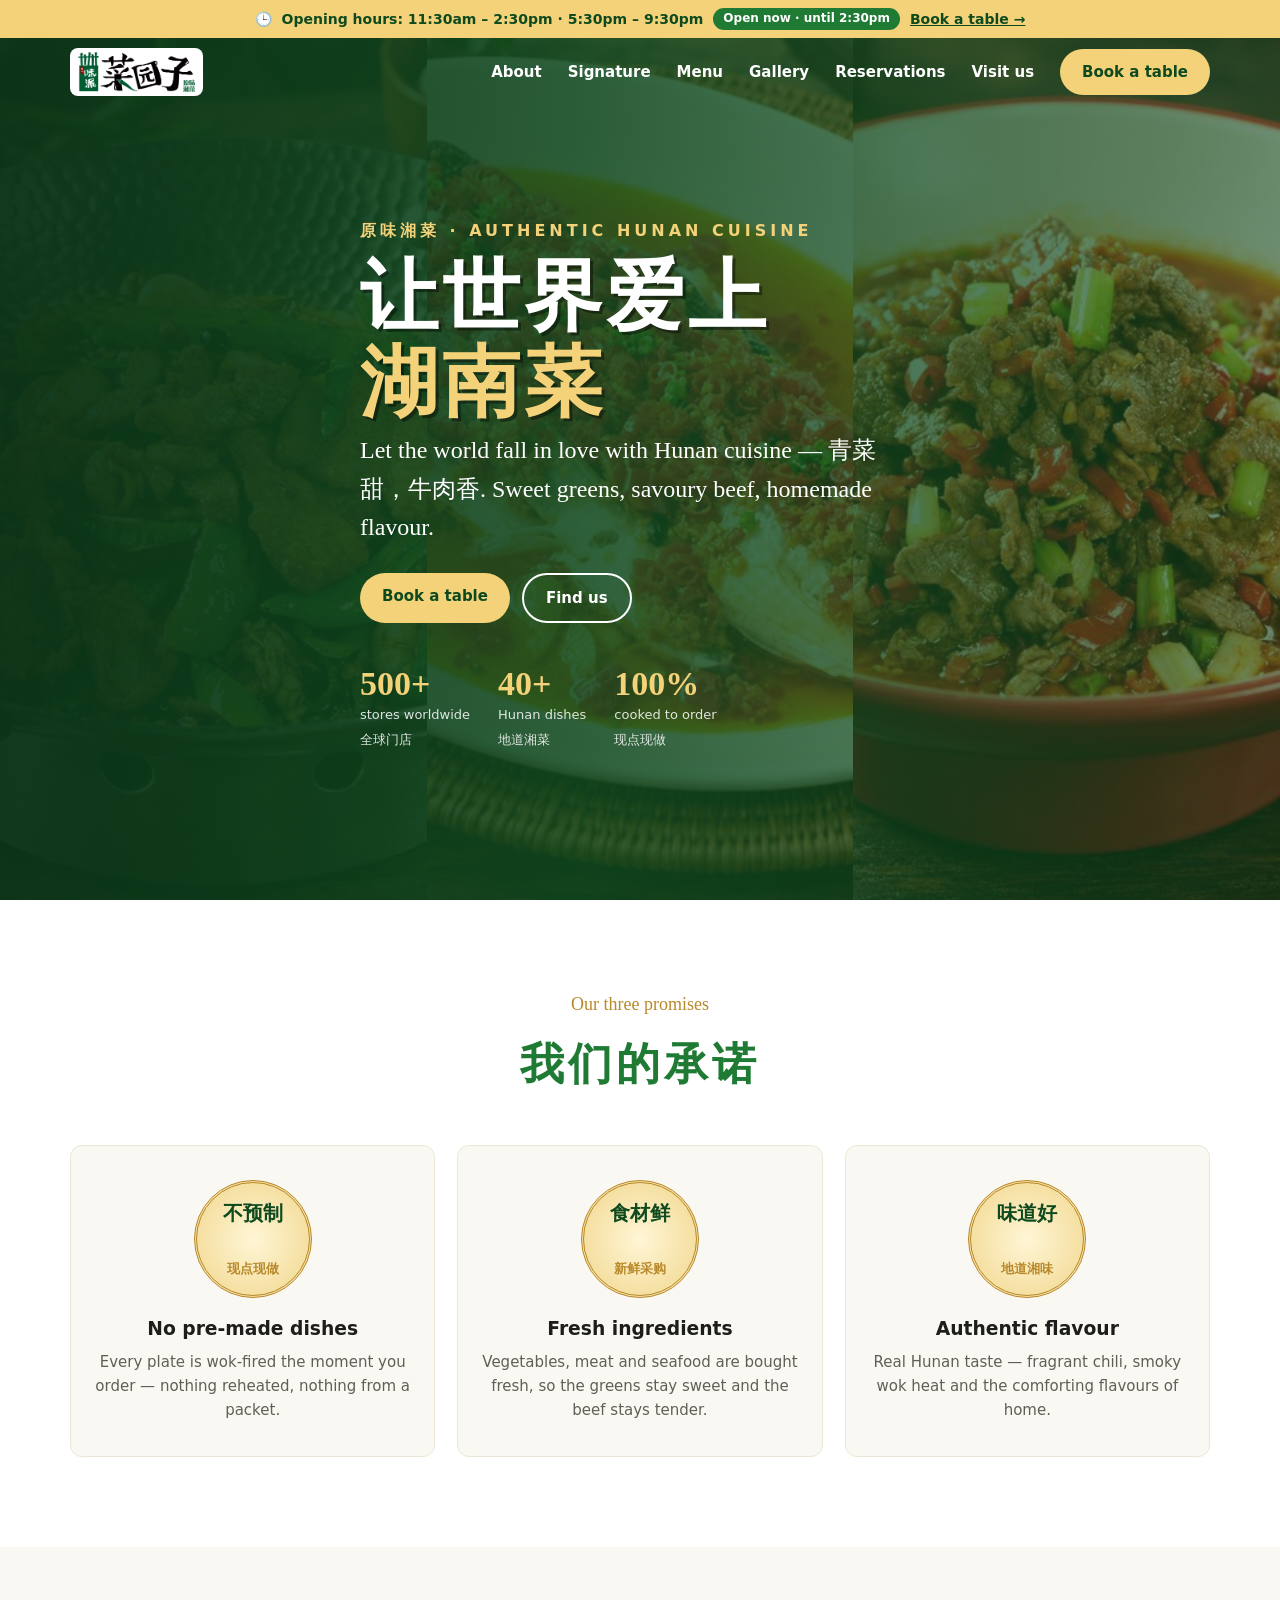
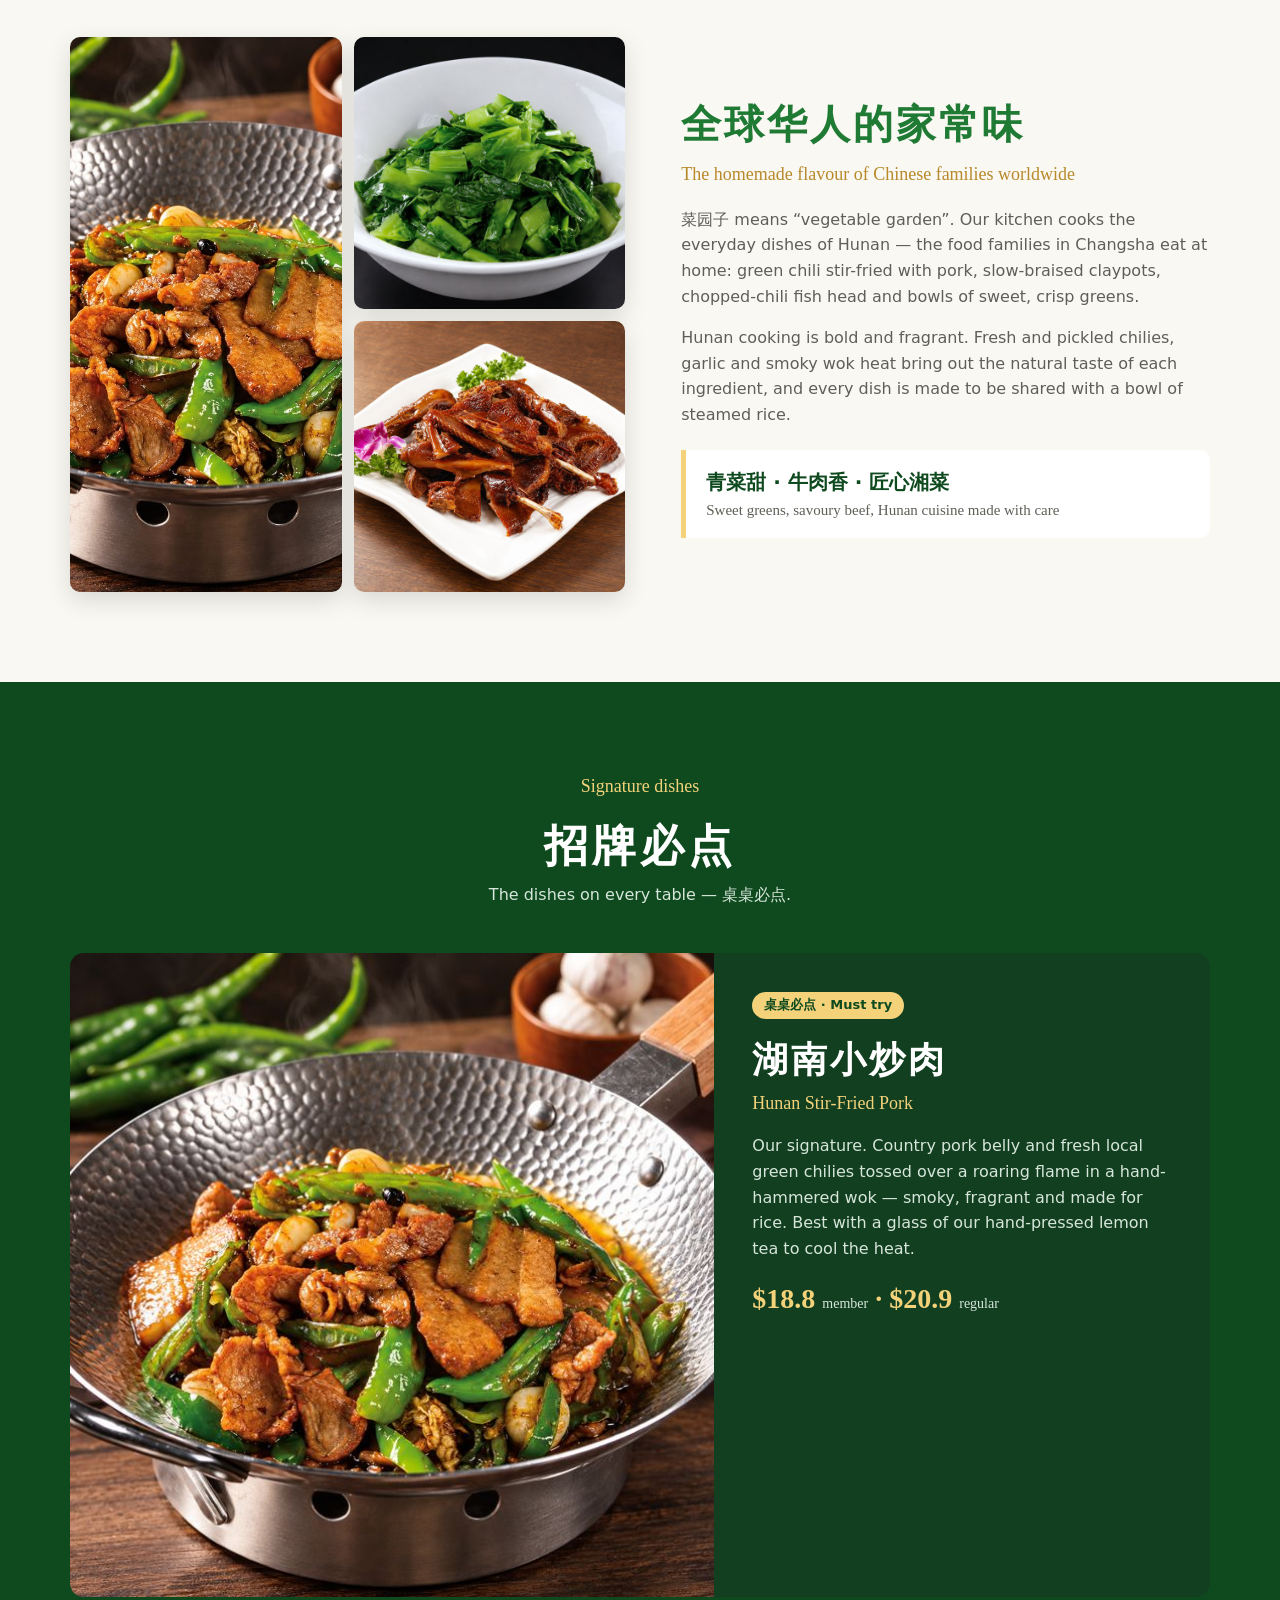
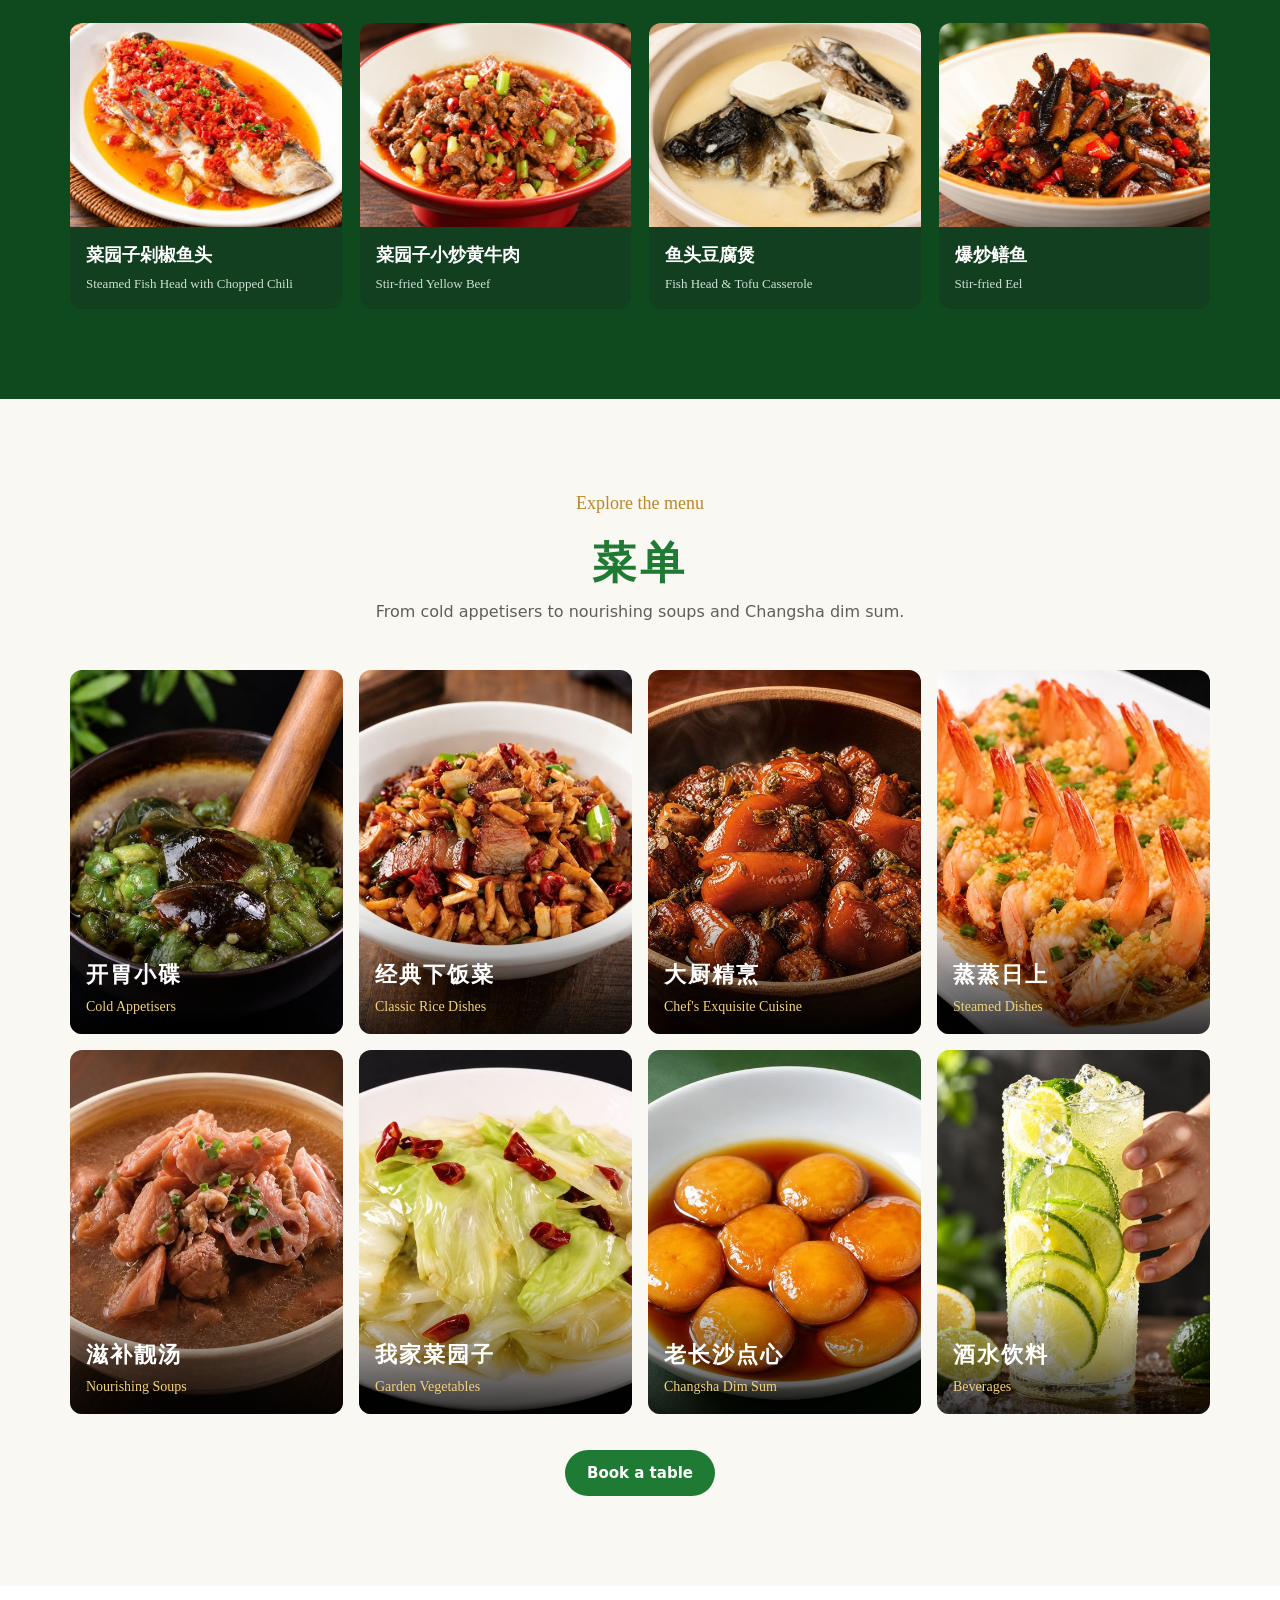
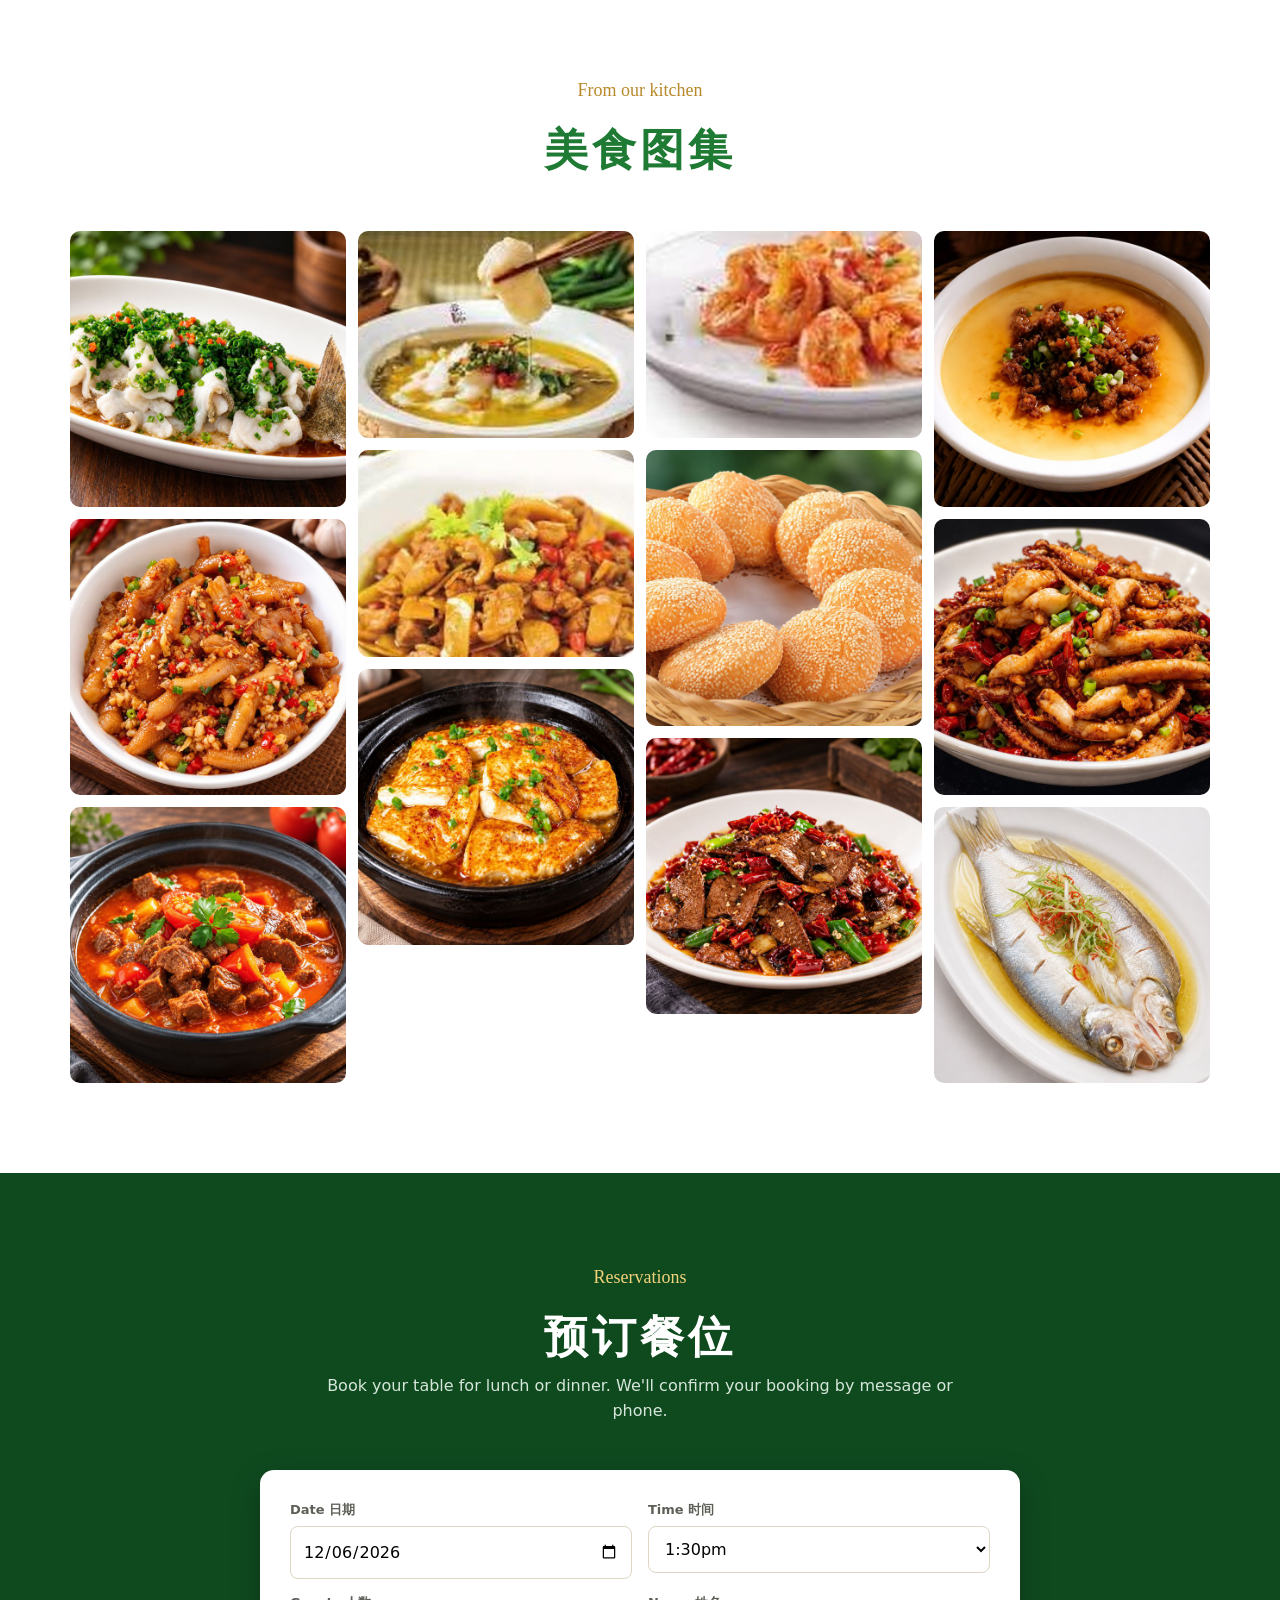
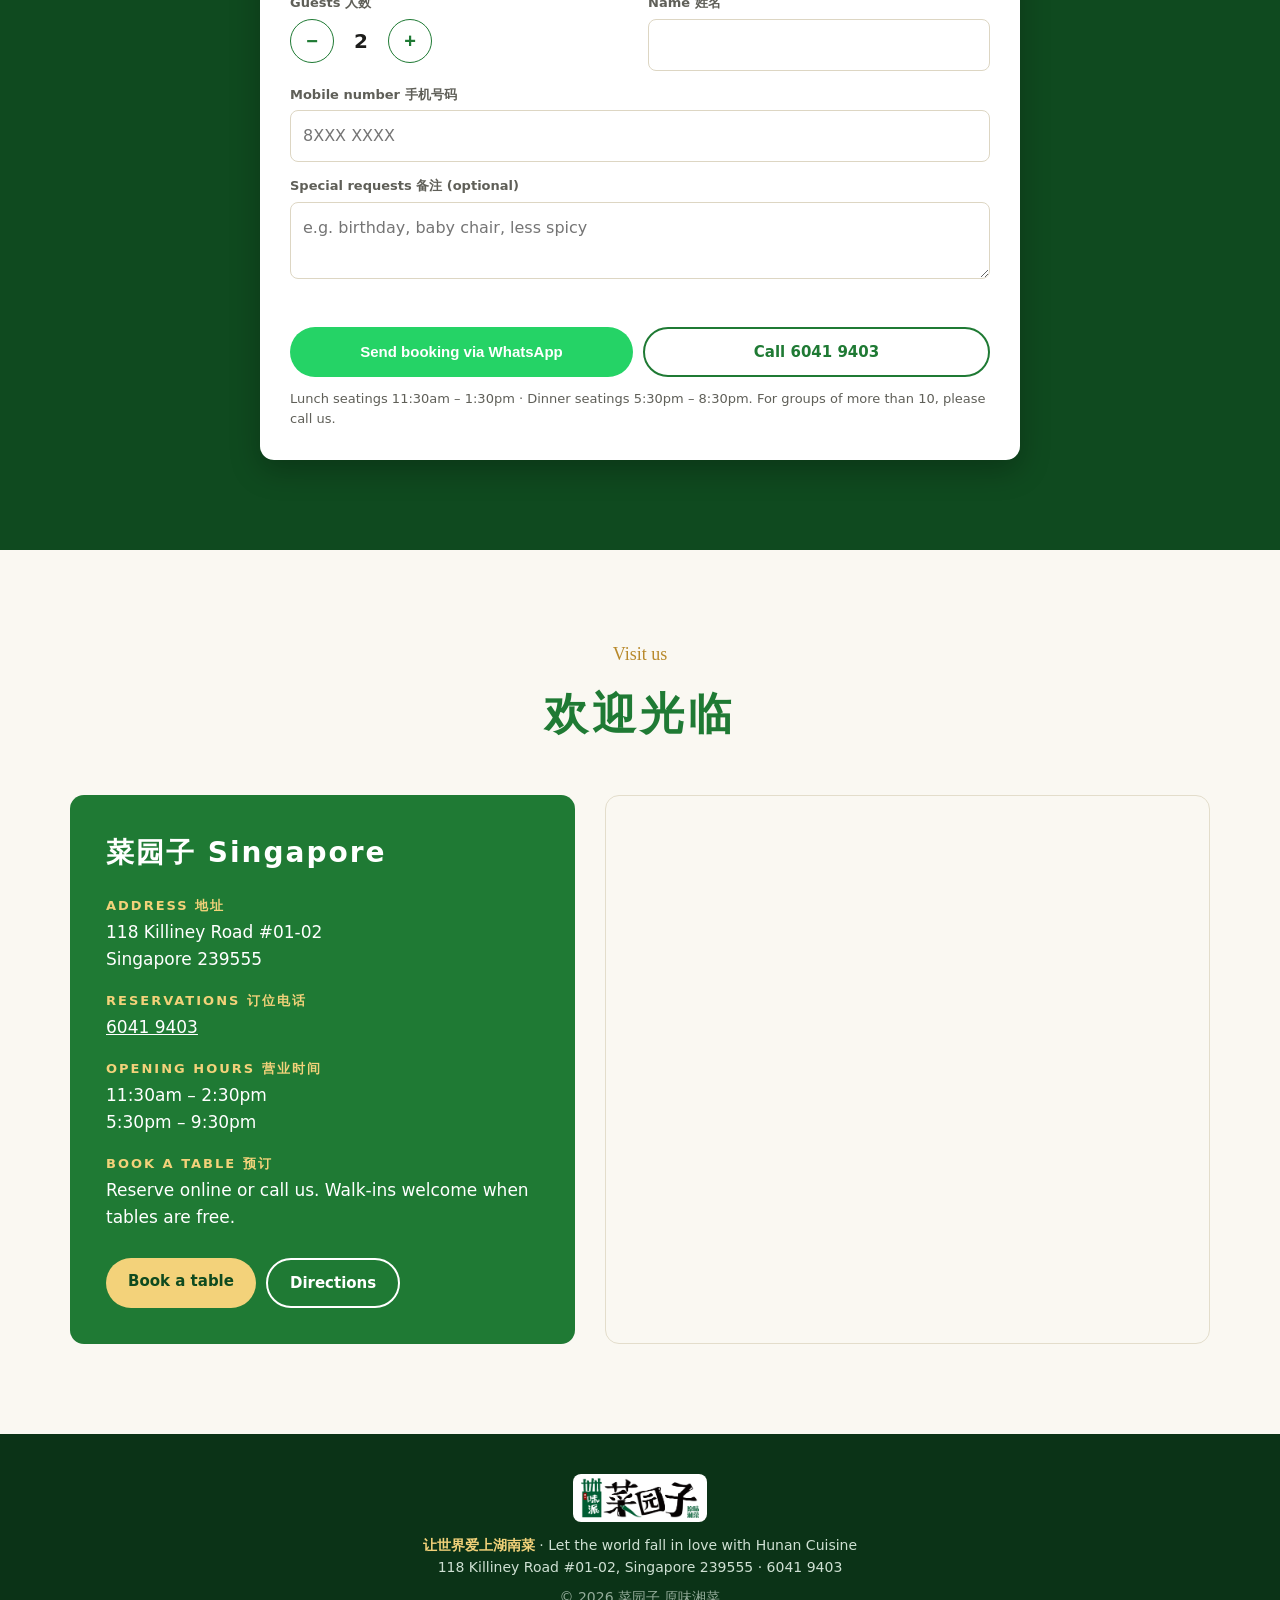
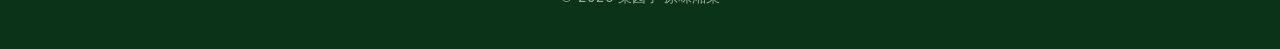
==== commit 36863e11: "Website: show only dishes on the current menu Menu tiles and gallery photos of removed dishes swappe" ====
--- a/index.html
+++ b/index.html
@@ -183,7 +183,7 @@
     <div class="collage reveal">
       <img src="img/hunan-stir-fried-pork-wok.jpg" alt="Hunan stir-fried pork in a hammered wok">
       <img src="img/sauteed-leaf-lettuce.jpg" alt="Sautéed leaf lettuce">
-      <img src="img/old-changsha-spiced-salted-duck.jpg" alt="Old Changsha spiced salted duck">
+      <img src="img/old-changsha-spiced-salted-duck.jpg" alt="Caiyuanzi spiced dry-pressed duck">
     </div>
     <div class="reveal">
       <h2>全球华人的家常味</h2>
@@ -217,9 +217,9 @@
   <div class="wrap">
     <div class="head reveal"><p class="en">Explore the menu</p><h2 class="zh">菜单</h2><p>From cold appetisers to nourishing soups and Changsha dim sum.</p></div>
     <div class="cats">
-      <div class="cat reveal"><img loading="lazy" src="img/okra-in-savory-sauce.jpg" alt=""><div><b>开胃小碟</b><span>Cold Appetisers</span></div></div>
-      <div class="cat reveal"><img loading="lazy" src="img/braised-pork-tripe-slices.jpg" alt=""><div><b>经典下饭菜</b><span>Classic Rice Dishes</span></div></div>
-      <div class="cat reveal"><img loading="lazy" src="img/pan-fried-lotus-root.jpg" alt=""><div><b>大厨精烹</b><span>Chef's Exquisite Cuisine</span></div></div>
+      <div class="cat reveal"><img loading="lazy" src="img/mashed-green-peppers-with-preserved-egg.jpg" alt=""><div><b>开胃小碟</b><span>Cold Appetisers</span></div></div>
+      <div class="cat reveal"><img loading="lazy" src="img/stir-fried-dried-radish-with-preserved-pork.jpg" alt=""><div><b>经典下饭菜</b><span>Classic Rice Dishes</span></div></div>
+      <div class="cat reveal"><img loading="lazy" src="img/braised-pork-trotters-with-preserved-mustard-greens.jpg" alt=""><div><b>大厨精烹</b><span>Chef's Exquisite Cuisine</span></div></div>
       <div class="cat reveal"><img loading="lazy" src="img/garlic-shrimp-with-vermicelli.jpg" alt=""><div><b>蒸蒸日上</b><span>Steamed Dishes</span></div></div>
       <div class="cat reveal"><img loading="lazy" src="img/lotus-root-and-pork-knuckle-soup.jpg" alt=""><div><b>滋补靓汤</b><span>Nourishing Soups</span></div></div>
       <div class="cat reveal"><img loading="lazy" src="img/shredded-cabbage-stir-fry.jpg" alt=""><div><b>我家菜园子</b><span>Garden Vegetables</span></div></div>
@@ -237,12 +237,12 @@
       <img loading="lazy" src="img/steamed-sea-bass-with-chili-sauce.jpg" alt="Steamed sea bass with chili sauce">
       <img loading="lazy" src="img/garlic-chicken-feet.jpg" alt="Garlic chicken feet">
       <img loading="lazy" src="img/braised-beef-brisket-with-tomato.jpg" alt="Braised beef brisket with tomato">
-      <img loading="lazy" src="img/sizzling-clams-with-hot-oil.jpg" alt="Sizzling clams with hot oil">
-      <img loading="lazy" src="img/hot-and-sour-chicken.jpg" alt="Hot and sour chicken">
+      <img loading="lazy" src="img/sour-fish-in-golden-broth.jpg" alt="Sour fish in golden broth">
+      <img loading="lazy" src="img/stir-fried-chicken-with-old-ginger.jpg" alt="Stir-fried chicken with old ginger">
       <img loading="lazy" src="img/braised-tofu-in-clay-pot.jpg" alt="Braised tofu in clay pot">
-      <img loading="lazy" src="img/spicy-grilled-shrimp-skewers.jpg" alt="Spicy grilled shrimp skewers">
+      <img loading="lazy" src="img/salt-and-pepper-spicy-shrimp.jpg" alt="Salt and pepper spicy shrimp">
       <img loading="lazy" src="img/pumpkin-pancakes.jpg" alt="Pumpkin pancakes">
-      <img loading="lazy" src="img/minced-pork-eggplant-casserole.jpg" alt="Minced pork eggplant casserole">
+      <img loading="lazy" src="img/bandit-style-sauteed-pork-liver.jpg" alt="Bandit-style sautéed pork liver">
       <img loading="lazy" src="img/steamed-egg-with-minced-pork.jpg" alt="Steamed egg with minced pork">
       <img loading="lazy" src="img/dry-pot-squid-tentacles.jpg" alt="Dry pot squid tentacles">
       <img loading="lazy" src="img/grilled-white-culter-fish.jpg" alt="Grilled white culter fish">
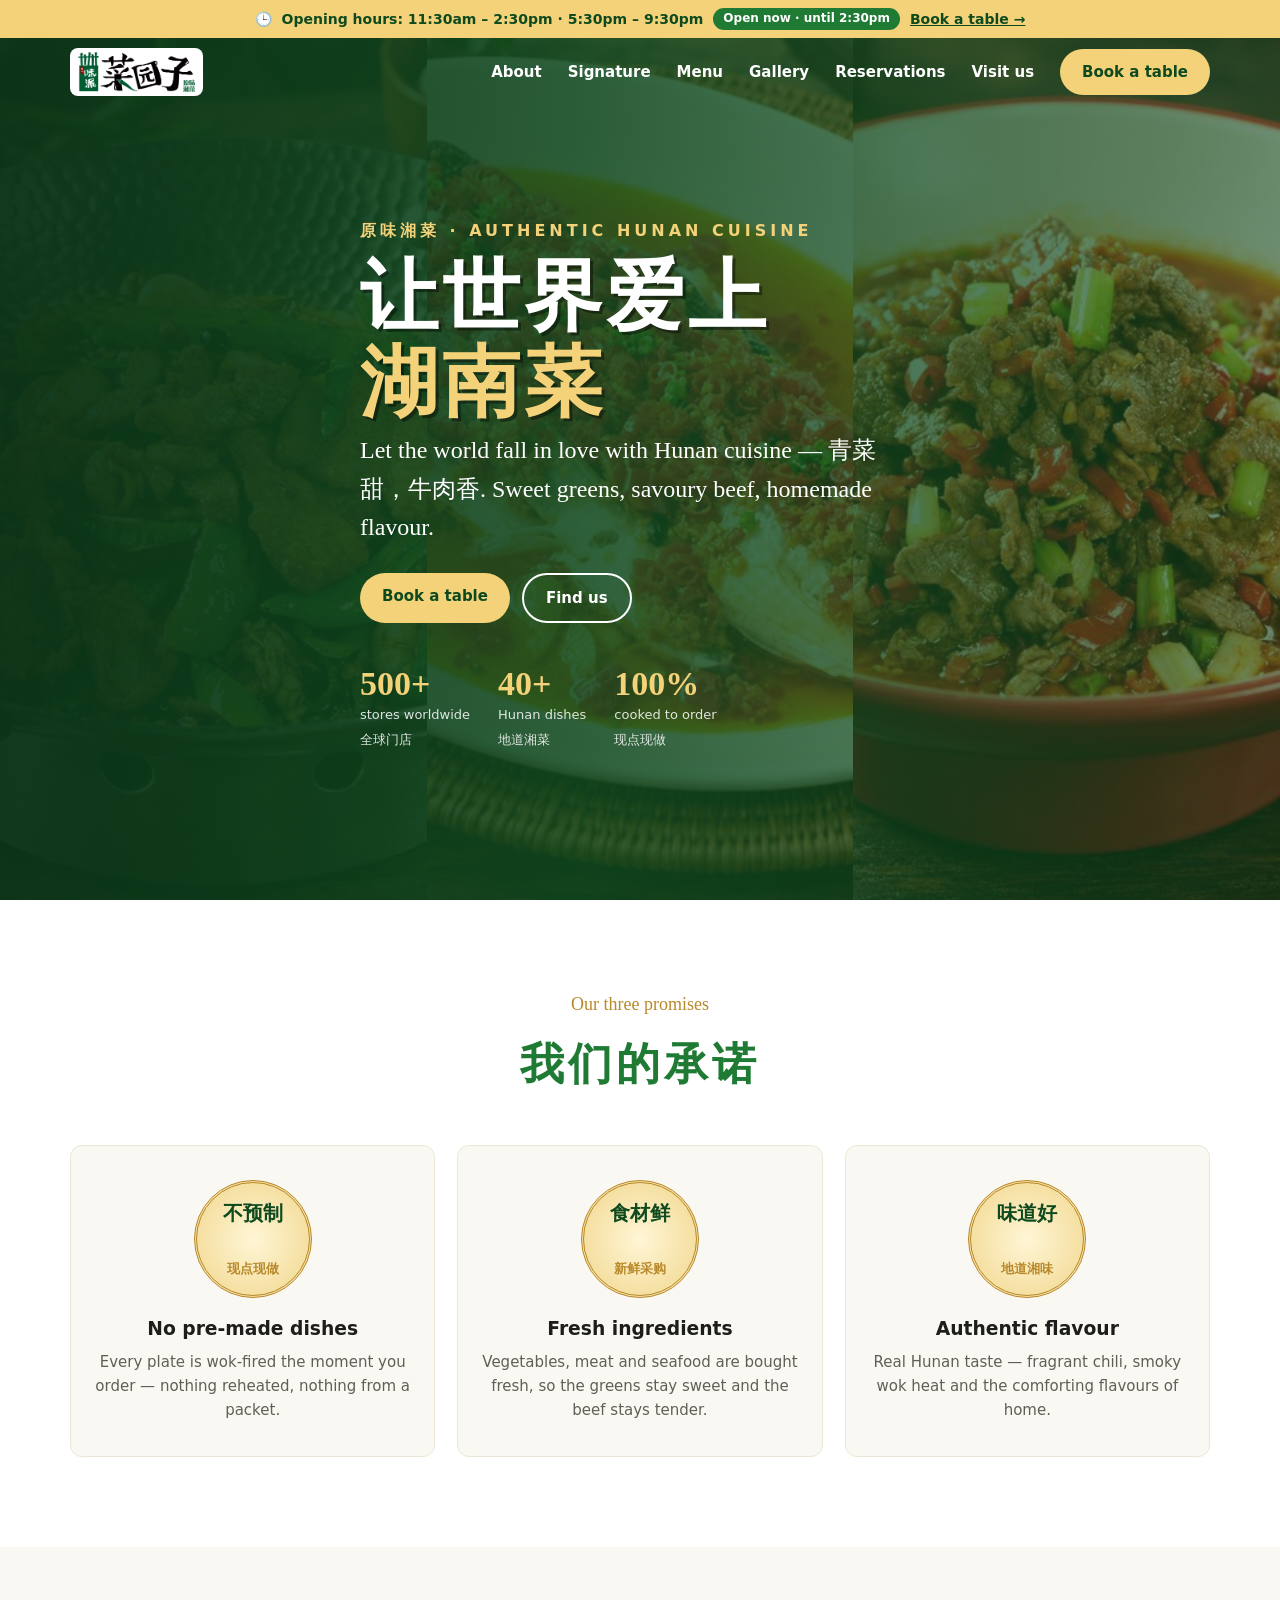
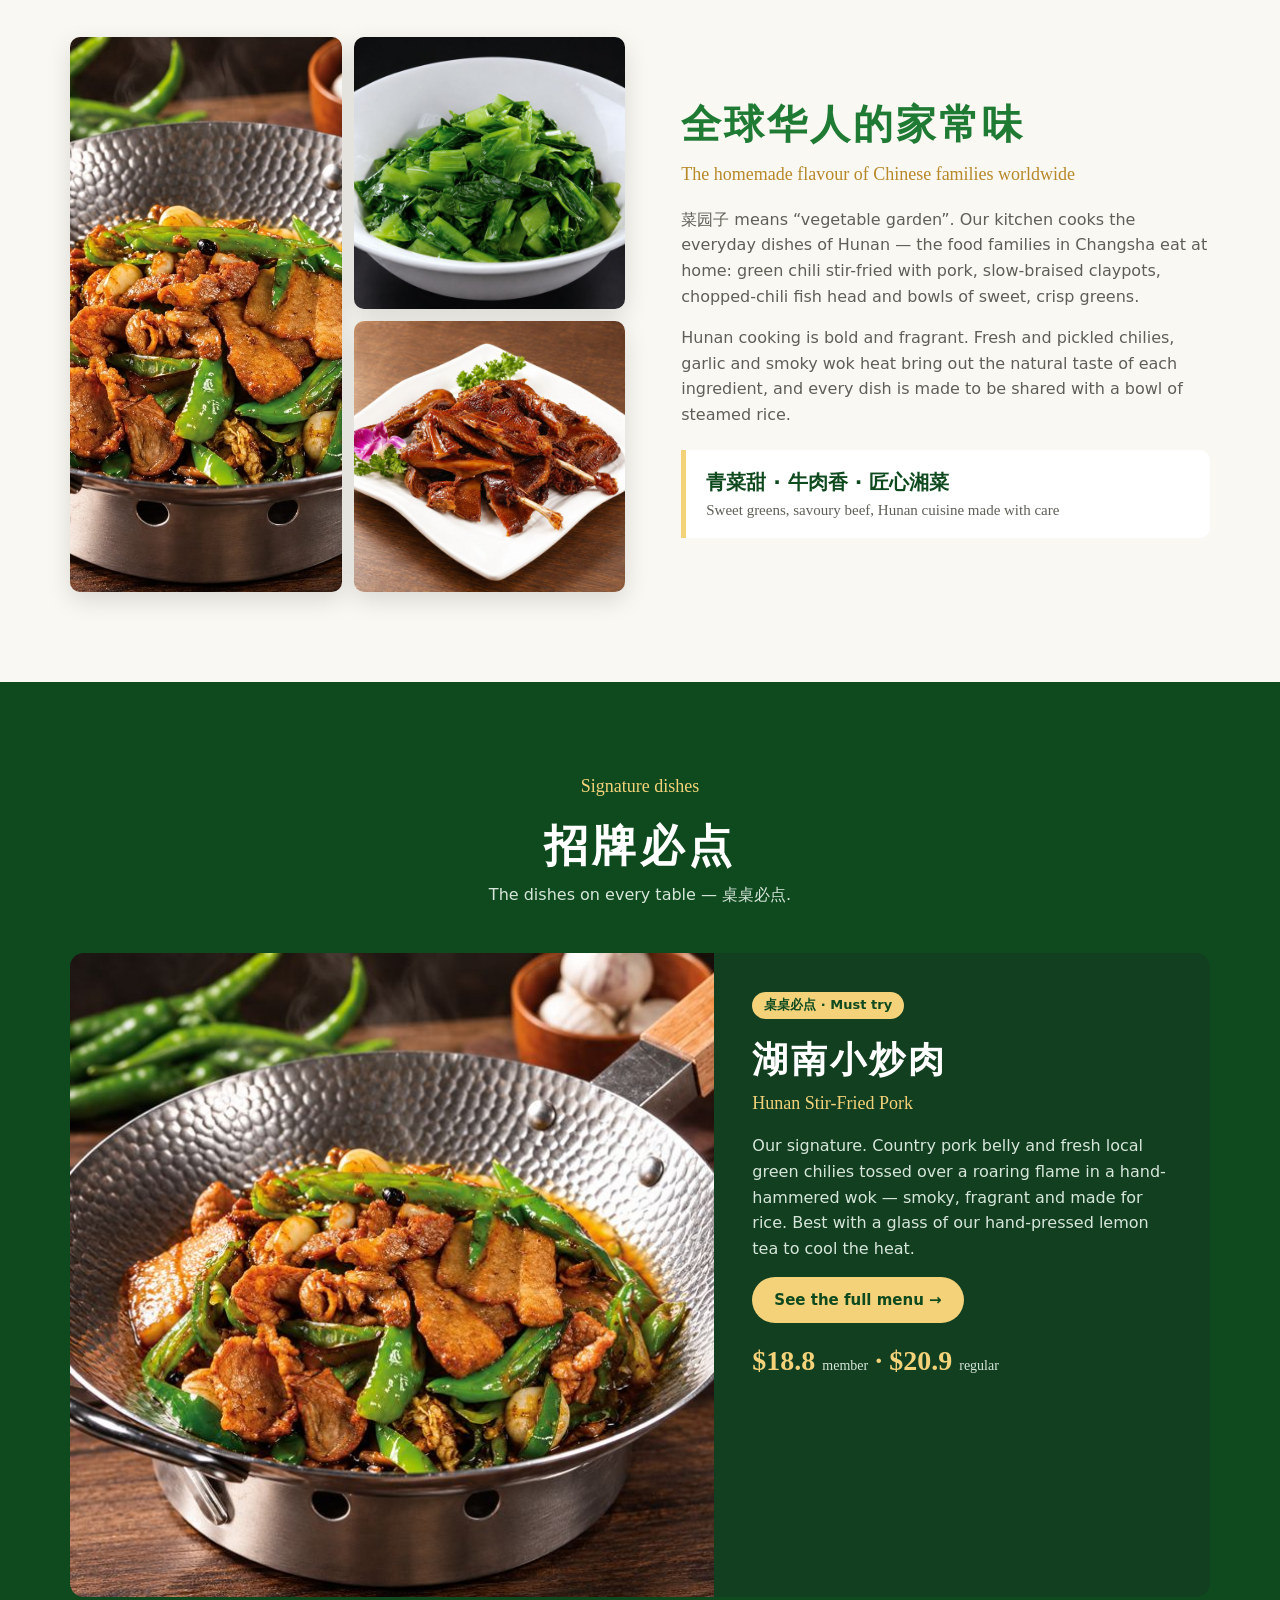
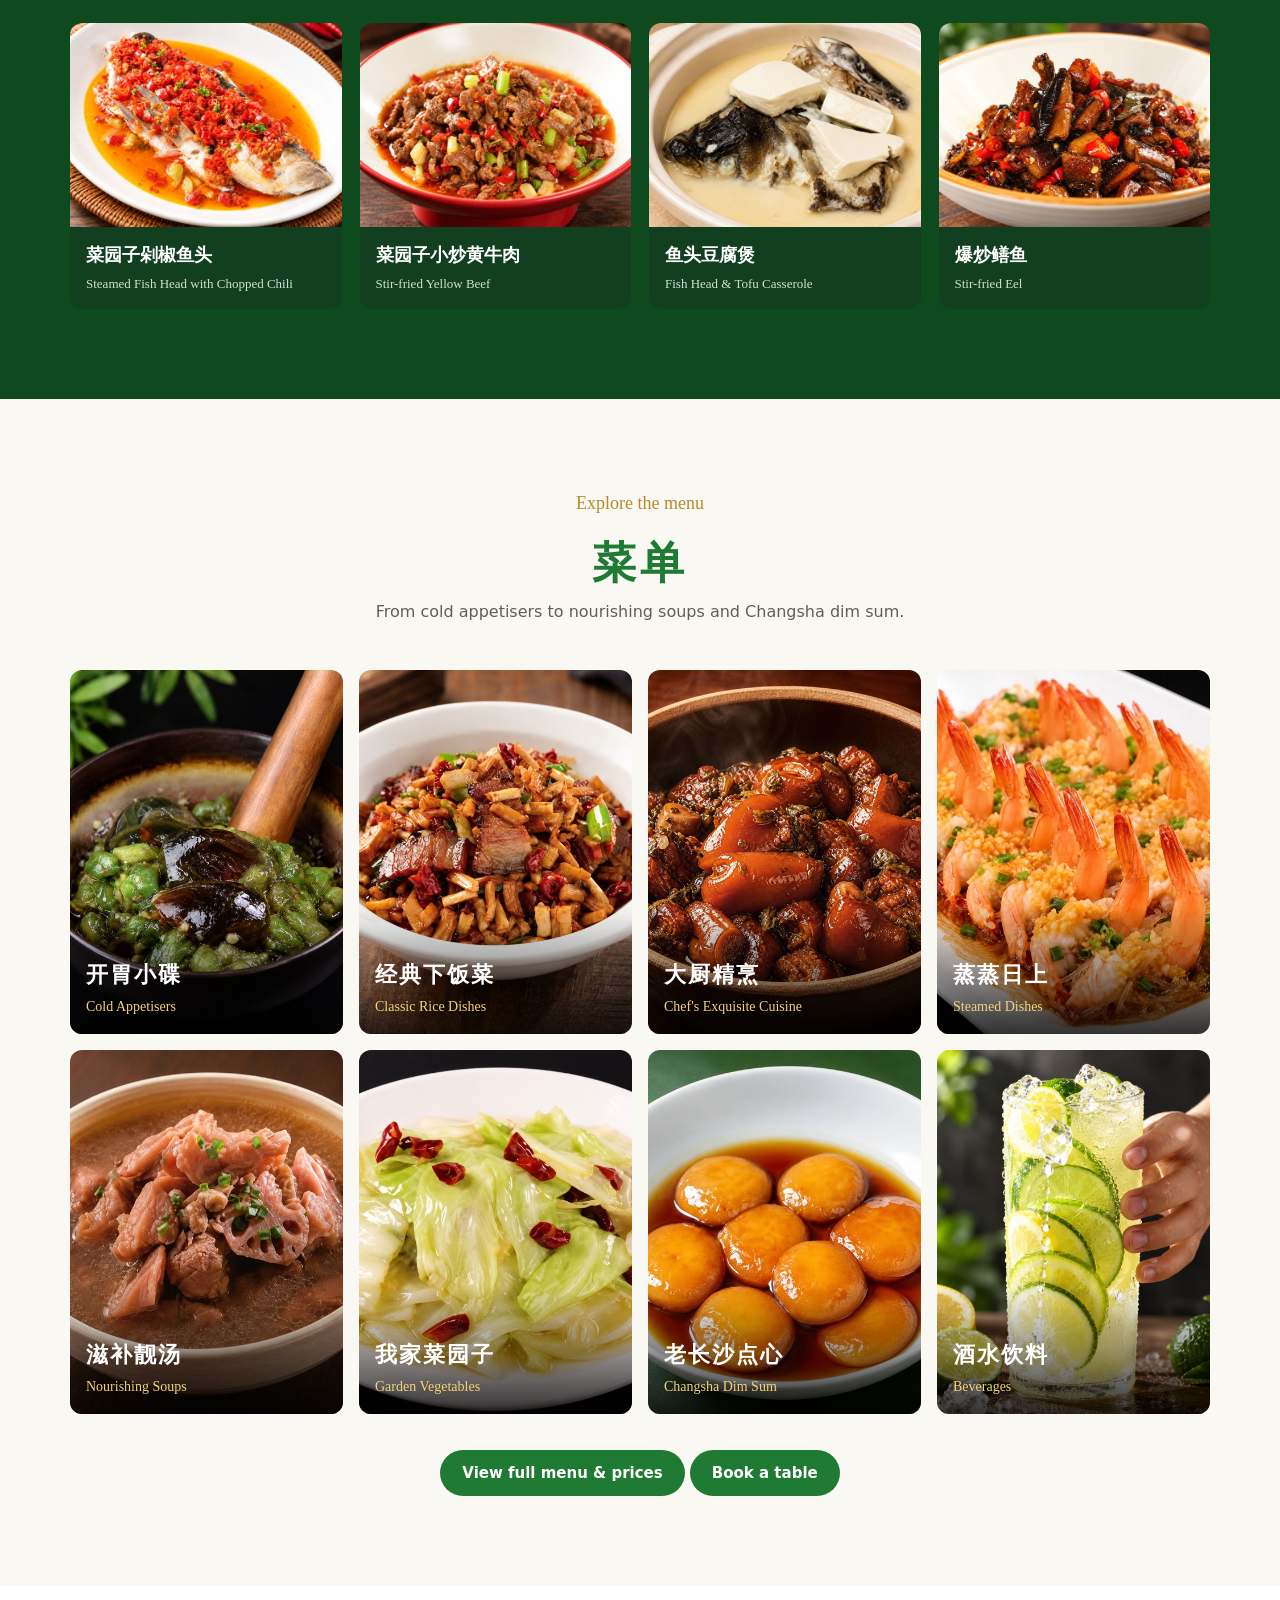
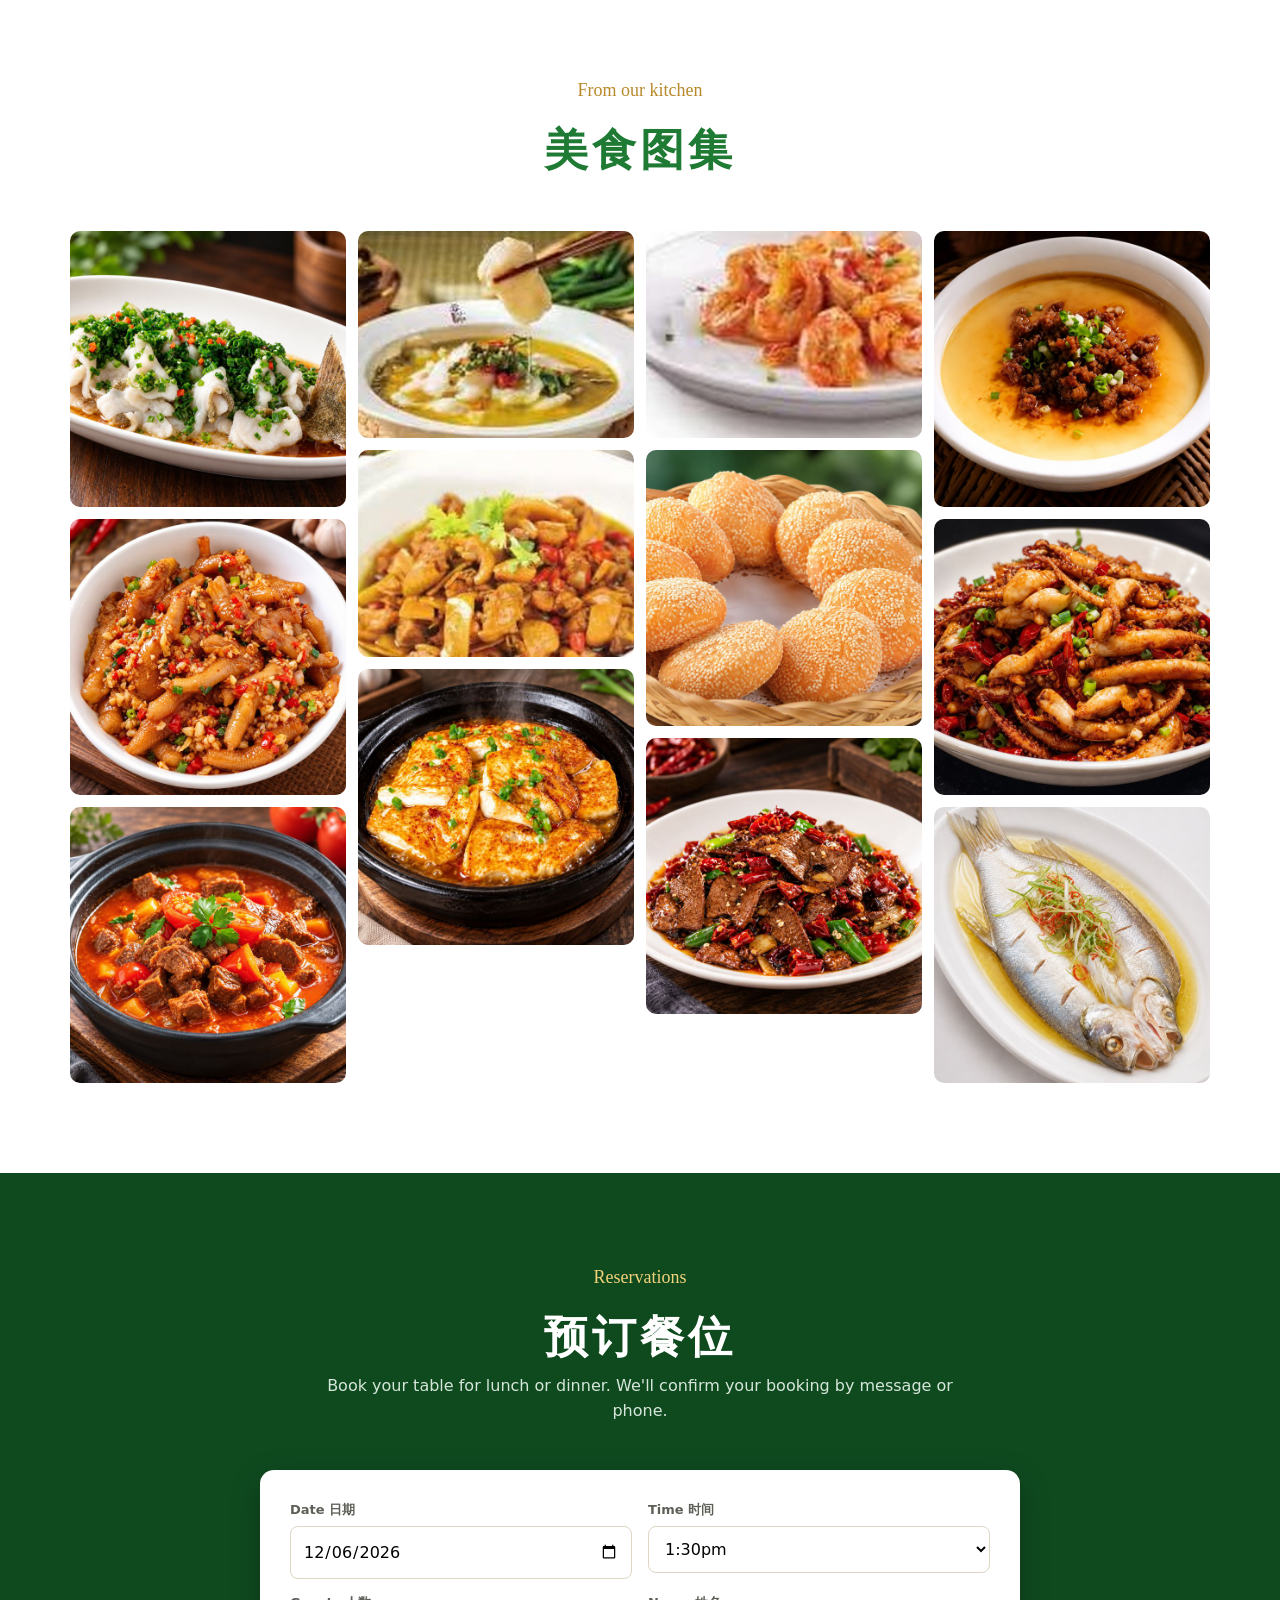
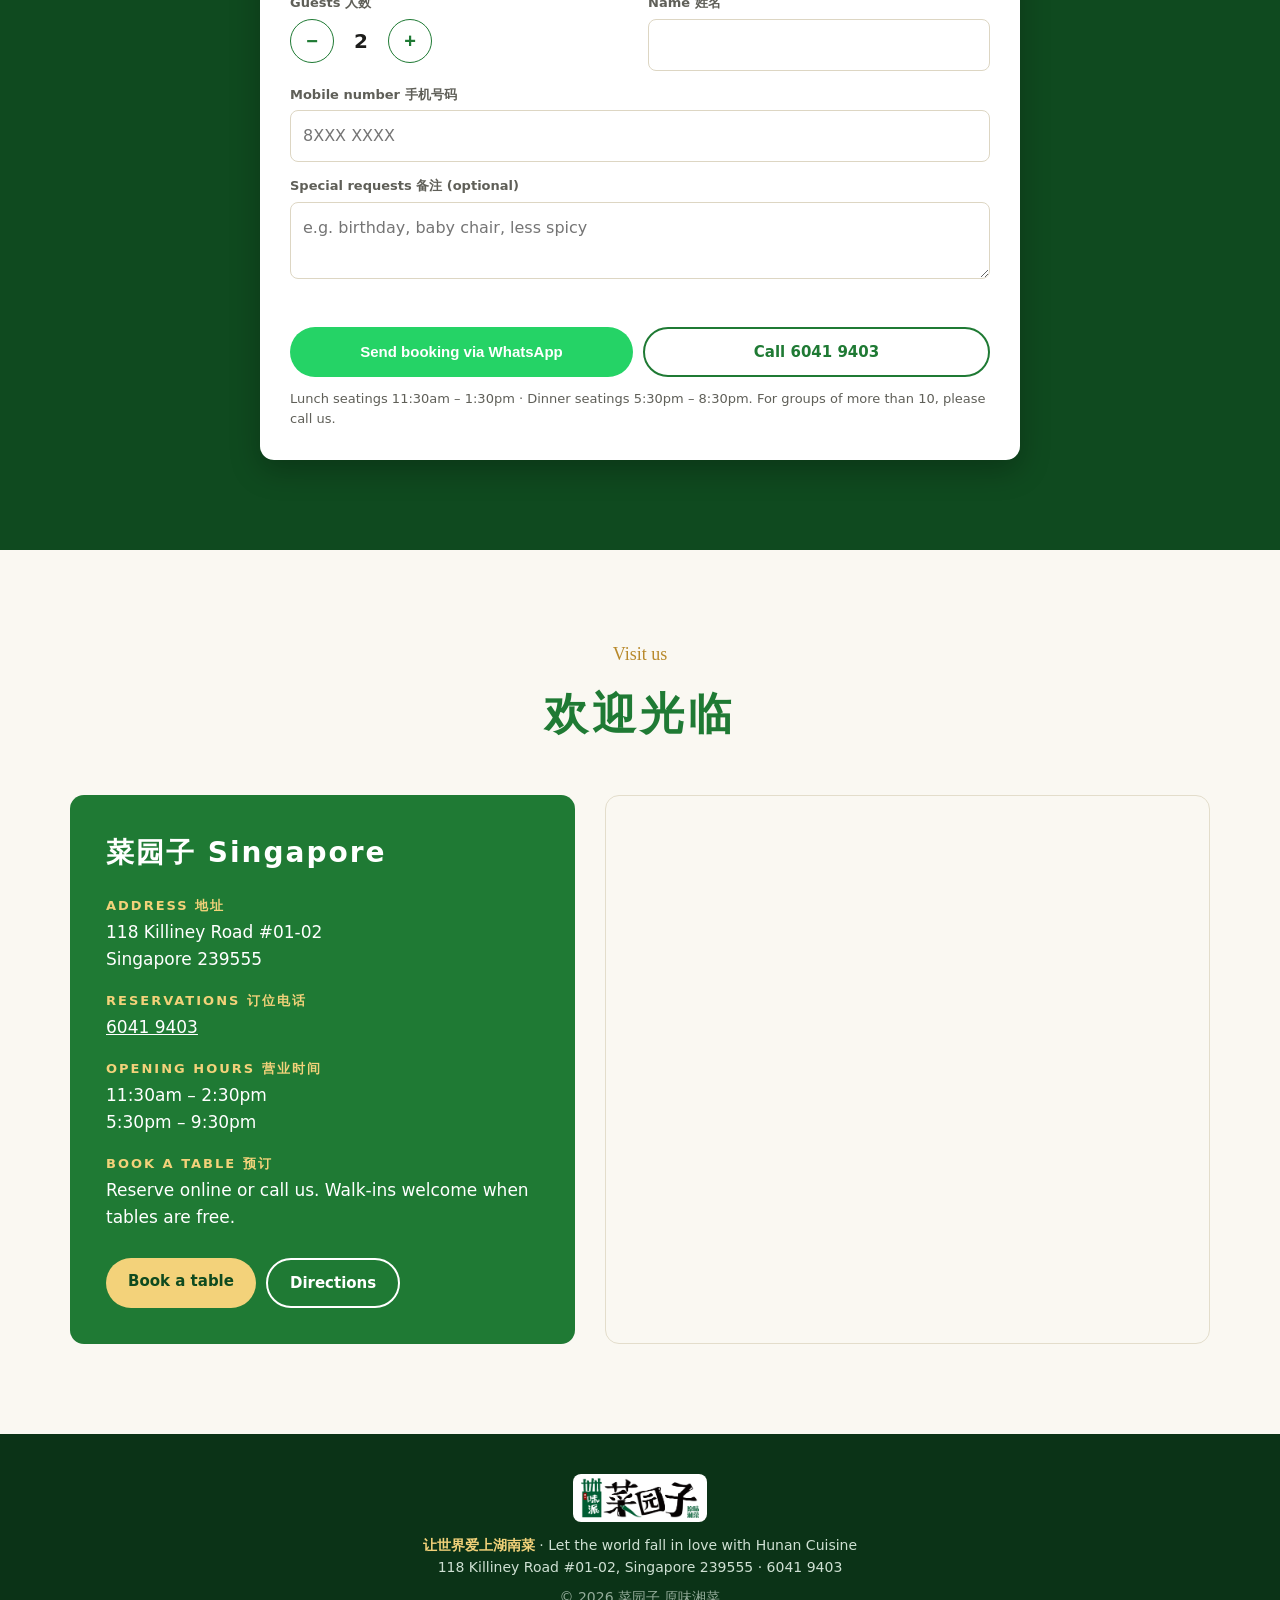
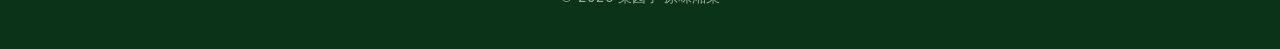
==== commit 609ded2c: "Menu view for the website: food pictures open the menu order/?menu shows the menu with prices only (" ====
--- a/index.html
+++ b/index.html
@@ -6,142 +6,7 @@
 <title>菜园子 · Authentic Hunan Cuisine in Singapore</title>
 <meta name="description" content="菜园子 原味湘菜 — authentic Hunan home cooking at 118 Killiney Road, Singapore. Cooked fresh to order with fresh ingredients.">
 <meta name="theme-color" content="#1f7a34">
-<style>
-:root{--g:#1f7a34;--gd:#0f4a1f;--gold:#f3d27a;--golddk:#b8892b;--ink:#1d1d1b;--mute:#5f5f58;--bg:#faf8f2;--red:#c8281e}
-*{box-sizing:border-box}html{scroll-behavior:smooth}
-body{margin:0;font-family:system-ui,-apple-system,"Segoe UI","PingFang SC","Microsoft YaHei",sans-serif;color:var(--ink);background:var(--bg);line-height:1.6}
-img{display:block;max-width:100%}a{color:inherit}
-.wrap{max-width:1180px;margin:auto;padding:0 20px}
-.serif{font-family:Georgia,"Times New Roman",serif}
-/* nav */
-header{position:fixed;inset:0 0 auto;z-index:20;transition:background .3s,box-shadow .3s}
-.hoursbar{background:var(--gold);color:var(--gd);font-size:14px;font-weight:600}
-.hoursbar .wrap{display:flex;align-items:center;justify-content:center;gap:10px;flex-wrap:wrap;min-height:38px;padding-top:6px;padding-bottom:6px;text-align:center}
-.hoursbar b{font-weight:800}
-.hoursbar .pill{color:#fff;background:var(--g);border-radius:12px;padding:1px 10px;font-size:12px;font-weight:800}
-.hoursbar .pill.closed{background:var(--red)}
-.hoursbar a{color:var(--gd);font-weight:800}
-.hoursbar b{white-space:nowrap}.hoursbar .lbl2{display:none}
-@media (max-width:600px){.hoursbar{font-size:12.5px}.hoursbar .wrap{gap:4px 8px;padding-left:10px;padding-right:10px}.hoursbar .lbl,.hoursbar .ic{display:none}.hoursbar .lbl2{display:inline}.hoursbar .pill{font-size:11px}}
-header.solid{background:var(--g);box-shadow:0 2px 10px #0003}
-.nav{display:flex;align-items:center;justify-content:space-between;height:68px}
-.logo{background:#fff;border-radius:8px;padding:4px 8px;height:48px;display:flex}.logo img{height:40px;width:auto}
-.links{display:flex;gap:26px;align-items:center}
-.links a{color:#fff;text-decoration:none;font-weight:600;font-size:15px}
-.links a:hover{color:var(--gold)}
-.btn{display:inline-block;background:var(--gold);color:var(--gd)!important;padding:11px 22px;border-radius:30px;font-weight:800;text-decoration:none;border:0;font-size:15px}
-.btn:hover{background:#fff}
-.btn.ghost{background:transparent;color:#fff!important;border:2px solid #fff}
-.menuT{display:none;background:none;border:0;color:#fff;font-size:28px;cursor:pointer}
-/* hero */
-.hero{position:relative;min-height:100vh;display:grid;align-items:center;color:#fff;overflow:hidden;background:var(--gd)}
-.hero .bg{position:absolute;inset:0;display:grid;grid-template-columns:repeat(3,1fr);opacity:.55}
-.hero .bg img{width:100%;height:100%;object-fit:cover}
-.hero:after{content:"";position:absolute;inset:0;background:linear-gradient(90deg,#0b3317f2 0%,#0f4a1fc4 45%,#0f4a1f40 100%)}
-.hero .wrap{position:relative;z-index:1;padding-top:130px;padding-bottom:60px}
-.hero .kick{color:var(--gold);letter-spacing:4px;font-weight:700}
-.hero h1{font-size:clamp(40px,7vw,78px);line-height:1.1;margin:10px 0 6px;letter-spacing:4px;text-shadow:3px 3px 0 #0006}
-.hero h1 span{color:var(--gold)}
-.hero p.en{font-size:clamp(18px,2.4vw,24px);margin:0 0 26px;max-width:560px}
-.hero .cta{display:flex;gap:12px;flex-wrap:wrap}
-.stat{display:flex;gap:28px;margin-top:44px;flex-wrap:wrap}
-.stat div b{display:block;font-size:34px;color:var(--gold);font-family:Georgia,serif;line-height:1}
-.stat div span{font-size:13px;opacity:.85}
-/* sections */
-section{padding:90px 0}
-.head{text-align:center;max-width:680px;margin:0 auto 46px}
-.head .zh{font-size:clamp(30px,4.5vw,44px);font-weight:900;color:var(--g);letter-spacing:4px;margin:0}
-.head .en{font-family:Georgia,serif;color:var(--golddk);font-size:18px;margin:0 0 10px}
-.head p{color:var(--mute);margin:0}
-/* promises */
-.promise{background:#fff}
-.pgrid{display:grid;grid-template-columns:repeat(3,1fr);gap:22px}
-.pcard{text-align:center;padding:34px 22px;border-radius:12px;background:var(--bg);border:1px solid #ece6d4}
-.laurel{width:118px;height:118px;margin:0 auto 16px;border-radius:50%;display:grid;place-items:center;background:radial-gradient(#fff6d6,#f1d68c);border:3px double var(--golddk);color:var(--gd);font-weight:900;line-height:1.2;font-size:20px}
-.laurel small{display:block;font-size:13px;font-weight:700;color:var(--golddk)}
-.pcard h3{margin:0 0 6px}.pcard p{margin:0;color:var(--mute);font-size:15px}
-/* story */
-.story .grid{display:grid;grid-template-columns:1.05fr 1fr;gap:56px;align-items:center}
-.collage{display:grid;grid-template-columns:1fr 1fr;gap:12px}
-.collage img{border-radius:10px;aspect-ratio:1;object-fit:cover;box-shadow:0 8px 24px #0002}
-.collage img:first-child{grid-row:span 2;aspect-ratio:auto;height:100%}
-.story h2{font-size:clamp(28px,4vw,40px);color:var(--g);margin:0 0 4px;letter-spacing:3px}
-.story .en{font-family:Georgia,serif;color:var(--golddk);font-size:18px;margin:0 0 18px}
-.story p{color:var(--mute)}
-.story blockquote{margin:22px 0 0;padding:16px 20px;border-left:5px solid var(--gold);background:#fff;border-radius:0 10px 10px 0;font-size:20px;font-weight:800;color:var(--gd)}
-.story blockquote span{display:block;font-family:Georgia,serif;font-weight:400;font-size:15px;color:var(--mute)}
-/* signature */
-.sig{background:var(--gd);color:#fff}
-.sig .head .zh{color:#fff}.sig .head .en{color:var(--gold)}.sig .head p{color:#d6e6da}
-.feat{display:grid;grid-template-columns:1.3fr 1fr;gap:0;border-radius:14px;overflow:hidden;background:#123f20;margin-bottom:26px}
-.feat img{width:100%;height:100%;object-fit:cover;min-height:340px}
-.feat .t{padding:38px}
-.tag{display:inline-block;background:var(--gold);color:var(--gd);font-weight:800;font-size:13px;padding:3px 12px;border-radius:20px}
-.feat h3{font-size:36px;margin:12px 0 0;letter-spacing:3px}.feat .serif{color:var(--gold);font-size:18px}
-.feat p{color:#d6e6da}
-.price{font-family:Georgia,serif;font-size:28px;font-weight:700;color:var(--gold)}.price small{font-size:14px;color:#d6e6da;font-weight:400}
-.dgrid{display:grid;grid-template-columns:repeat(4,1fr);gap:18px}
-.dish{background:#123f20;border-radius:12px;overflow:hidden;transition:transform .2s}
-.dish:hover{transform:translateY(-4px)}
-.dish img{aspect-ratio:4/3;width:100%;object-fit:cover}
-.dish div{padding:14px 16px}.dish b{font-size:18px;display:block}.dish span{font-family:Georgia,serif;font-size:13px;color:#cfe0d3}
-/* menu categories */
-.cats{display:grid;grid-template-columns:repeat(4,1fr);gap:16px}
-.cat{position:relative;border-radius:12px;overflow:hidden;aspect-ratio:3/4;color:#fff;text-decoration:none}
-.cat img{width:100%;height:100%;object-fit:cover;transition:transform .4s}
-.cat:hover img{transform:scale(1.06)}
-.cat div{position:absolute;inset:auto 0 0;padding:50px 16px 16px;background:linear-gradient(transparent,#000c)}
-.cat b{font-size:22px;letter-spacing:2px;display:block}.cat span{font-family:Georgia,serif;font-size:14px;color:var(--gold)}
-.center{text-align:center;margin-top:36px}
-.btn.green{background:var(--g);color:#fff!important}.btn.green:hover{background:var(--gd)}
-/* gallery */
-.gallery{background:#fff}
-.gal{columns:4 220px;column-gap:12px}
-.gal img{width:100%;margin:0 0 12px;border-radius:10px;break-inside:avoid}
-/* visit */
-.visit .grid{display:grid;grid-template-columns:1fr 1.2fr;gap:30px;align-items:stretch}
-.info{background:var(--g);color:#fff;border-radius:14px;padding:36px}
-.info h3{margin:0 0 20px;font-size:28px;letter-spacing:2px}
-.info dl{margin:0;display:grid;gap:18px}
-.info dt{color:var(--gold);font-weight:800;font-size:13px;letter-spacing:2px;text-transform:uppercase}
-.info dd{margin:2px 0 0;font-size:17px}
-.info dd a{color:#fff}
-.map{border-radius:14px;overflow:hidden;min-height:380px;border:1px solid #e3ddcb}
-.map iframe{width:100%;height:100%;min-height:380px;border:0;display:block}
-.reserve{background:var(--gd);color:#fff}
-.reserve .head .zh{color:#fff}.reserve .head .en{color:var(--gold)}.reserve .head p{color:#d6e6da}
-.rform{max-width:760px;margin:auto;background:#fff;color:var(--ink);border-radius:14px;padding:30px;box-shadow:0 10px 30px #0004}
-.rgrid{display:grid;grid-template-columns:1fr 1fr;gap:14px 16px}
-.rgrid .full{grid-column:1/-1}
-.rform label{display:block;font-size:13px;font-weight:700;color:var(--mute);margin-bottom:5px}
-.rform input,.rform select,.rform textarea{width:100%;padding:12px;border:1px solid #ddd6c3;border-radius:8px;font:inherit;background:#fff}
-.rform input:focus,.rform select:focus,.rform textarea:focus{outline:2px solid var(--g);border-color:var(--g)}
-.guests{display:flex;align-items:center;gap:10px}.guests button{width:44px;height:44px;border-radius:50%;border:1.5px solid var(--g);background:#fff;color:var(--g);font-size:20px;font-weight:800;cursor:pointer}.guests output{min-width:34px;text-align:center;font-size:20px;font-weight:800}
-.rerr{color:var(--red);font-size:14px;margin-top:12px;min-height:1em}
-.ractions{display:flex;gap:10px;flex-wrap:wrap;margin-top:14px}
-.ractions .btn{flex:1;text-align:center;cursor:pointer;min-width:200px}
-.btn.wa{background:#25d366;color:#fff!important}.btn.wa:hover{background:#1ebe5b}
-.btn.call{background:#fff;color:var(--g)!important;border:2px solid var(--g)}
-.rnote{font-size:13px;color:var(--mute);margin:12px 0 0}
-.rdone{display:none;text-align:center;padding:14px 0 0}.rdone.on{display:block}.rdone b{font-size:20px;color:var(--g)}
-footer{background:#0b3317;color:#cfe0d3;padding:40px 0;text-align:center;font-size:14px}
-footer .logo{display:inline-flex;margin-bottom:12px}
-footer b{color:var(--gold)}
-.reveal{opacity:0;transform:translateY(24px);transition:opacity .7s,transform .7s}.reveal.in{opacity:1;transform:none}
-@media (prefers-reduced-motion:reduce){.reveal{opacity:1;transform:none;transition:none}html{scroll-behavior:auto}}
-@media (max-width:900px){
-  .links{position:fixed;inset:var(--hdr,106px) 0 auto;background:var(--g);flex-direction:column;gap:0;padding:8px 0 18px;display:none}
-  .links.open{display:flex}.links a{padding:12px 20px;width:100%;text-align:center}
-  .menuT{display:block}
-  .pgrid,.story .grid,.feat,.visit .grid,.rgrid{grid-template-columns:1fr}
-  .rform{padding:20px}
-  .dgrid,.cats{grid-template-columns:1fr 1fr}
-  .hero .bg{grid-template-columns:1fr}.hero .bg img:not(:first-child){display:none}
-  .feat img{min-height:240px}.feat .t{padding:24px}
-  section{padding:64px 0}
-}
-@media (max-width:480px){.gal{columns:2;column-gap:8px}.gal img{margin-bottom:8px}.dgrid{gap:10px}.dish div{padding:10px}.dish b{font-size:15px}.cat b{font-size:18px}.stat{gap:18px}.stat div b{font-size:26px}}
-</style>
+<link rel="stylesheet" href="css/style.css">
 </head>
 <body>
 <header id="hdr">
@@ -202,13 +67,14 @@
       <img src="img/hunan-stir-fried-pork.jpg" alt="Hunan stir-fried pork">
       <div class="t"><span class="tag">桌桌必点 · Must try</span><h3>湖南小炒肉</h3><div class="serif">Hunan Stir-Fried Pork</div>
         <p>Our signature. Country pork belly and fresh local green chilies tossed over a roaring flame in a hand-hammered wok — smoky, fragrant and made for rice. Best with a glass of our hand-pressed lemon tea to cool the heat.</p>
+        <p><a class="btn" href="order/?menu#s-sig">See the full menu →</a></p>
         <div class="price">$18.8 <small>member</small> · $20.9 <small>regular</small></div></div>
     </div>
     <div class="dgrid">
-      <div class="dish reveal"><img loading="lazy" src="img/cai-yuan-zi-steamed-fish-head-with-chopped-chili.jpg" alt=""><div><b>菜园子剁椒鱼头</b><span>Steamed Fish Head with Chopped Chili</span></div></div>
-      <div class="dish reveal"><img loading="lazy" src="img/cai-yuan-zi-stir-fried-yellow-beef.jpg" alt=""><div><b>菜园子小炒黄牛肉</b><span>Stir-fried Yellow Beef</span></div></div>
-      <div class="dish reveal"><img loading="lazy" src="img/fish-head-and-tofu-casserole.jpg" alt=""><div><b>鱼头豆腐煲</b><span>Fish Head &amp; Tofu Casserole</span></div></div>
-      <div class="dish reveal"><img loading="lazy" src="img/stir-fried-eel.jpg" alt=""><div><b>爆炒鳝鱼</b><span>Stir-fried Eel</span></div></div>
+      <a class="dish reveal" href="order/?menu#s-garden"><img loading="lazy" src="img/cai-yuan-zi-steamed-fish-head-with-chopped-chili.jpg" alt=""><div><b>菜园子剁椒鱼头</b><span>Steamed Fish Head with Chopped Chili</span></div></a>
+      <a class="dish reveal" href="order/?menu#s-sig"><img loading="lazy" src="img/cai-yuan-zi-stir-fried-yellow-beef.jpg" alt=""><div><b>菜园子小炒黄牛肉</b><span>Stir-fried Yellow Beef</span></div></a>
+      <a class="dish reveal" href="order/?menu#s-chef"><img loading="lazy" src="img/fish-head-and-tofu-casserole.jpg" alt=""><div><b>鱼头豆腐煲</b><span>Fish Head &amp; Tofu Casserole</span></div></a>
+      <a class="dish reveal" href="order/?menu#s-garden"><img loading="lazy" src="img/stir-fried-eel.jpg" alt=""><div><b>爆炒鳝鱼</b><span>Stir-fried Eel</span></div></a>
     </div>
   </div>
 </section>
@@ -217,16 +83,16 @@
   <div class="wrap">
     <div class="head reveal"><p class="en">Explore the menu</p><h2 class="zh">菜单</h2><p>From cold appetisers to nourishing soups and Changsha dim sum.</p></div>
     <div class="cats">
-      <div class="cat reveal"><img loading="lazy" src="img/mashed-green-peppers-with-preserved-egg.jpg" alt=""><div><b>开胃小碟</b><span>Cold Appetisers</span></div></div>
-      <div class="cat reveal"><img loading="lazy" src="img/stir-fried-dried-radish-with-preserved-pork.jpg" alt=""><div><b>经典下饭菜</b><span>Classic Rice Dishes</span></div></div>
-      <div class="cat reveal"><img loading="lazy" src="img/braised-pork-trotters-with-preserved-mustard-greens.jpg" alt=""><div><b>大厨精烹</b><span>Chef's Exquisite Cuisine</span></div></div>
-      <div class="cat reveal"><img loading="lazy" src="img/garlic-shrimp-with-vermicelli.jpg" alt=""><div><b>蒸蒸日上</b><span>Steamed Dishes</span></div></div>
-      <div class="cat reveal"><img loading="lazy" src="img/lotus-root-and-pork-knuckle-soup.jpg" alt=""><div><b>滋补靓汤</b><span>Nourishing Soups</span></div></div>
-      <div class="cat reveal"><img loading="lazy" src="img/shredded-cabbage-stir-fry.jpg" alt=""><div><b>我家菜园子</b><span>Garden Vegetables</span></div></div>
-      <div class="cat reveal"><img loading="lazy" src="img/sugar-oil-glutinous-rice-cakes.jpg" alt=""><div><b>老长沙点心</b><span>Changsha Dim Sum</span></div></div>
-      <div class="cat reveal"><img loading="lazy" src="img/handcrafted-fresh-lemon-tea.jpg" alt=""><div><b>酒水饮料</b><span>Beverages</span></div></div>
+      <a class="cat reveal" href="order/?menu#s-cold"><img loading="lazy" src="img/mashed-green-peppers-with-preserved-egg.jpg" alt=""><div><b>开胃小碟</b><span>Cold Appetisers</span></div></a>
+      <a class="cat reveal" href="order/?menu#s-rice"><img loading="lazy" src="img/stir-fried-dried-radish-with-preserved-pork.jpg" alt=""><div><b>经典下饭菜</b><span>Classic Rice Dishes</span></div></a>
+      <a class="cat reveal" href="order/?menu#s-chef"><img loading="lazy" src="img/braised-pork-trotters-with-preserved-mustard-greens.jpg" alt=""><div><b>大厨精烹</b><span>Chef's Exquisite Cuisine</span></div></a>
+      <a class="cat reveal" href="order/?menu#s-steam"><img loading="lazy" src="img/garlic-shrimp-with-vermicelli.jpg" alt=""><div><b>蒸蒸日上</b><span>Steamed Dishes</span></div></a>
+      <a class="cat reveal" href="order/?menu#s-soup"><img loading="lazy" src="img/lotus-root-and-pork-knuckle-soup.jpg" alt=""><div><b>滋补靓汤</b><span>Nourishing Soups</span></div></a>
+      <a class="cat reveal" href="order/?menu#s-veg"><img loading="lazy" src="img/shredded-cabbage-stir-fry.jpg" alt=""><div><b>我家菜园子</b><span>Garden Vegetables</span></div></a>
+      <a class="cat reveal" href="order/?menu#s-dim"><img loading="lazy" src="img/sugar-oil-glutinous-rice-cakes.jpg" alt=""><div><b>老长沙点心</b><span>Changsha Dim Sum</span></div></a>
+      <a class="cat reveal" href="order/?menu#s-drink"><img loading="lazy" src="img/handcrafted-fresh-lemon-tea.jpg" alt=""><div><b>酒水饮料</b><span>Beverages</span></div></a>
     </div>
-    <div class="center"><a class="btn green" href="#reserve">Book a table</a></div>
+    <div class="center"><a class="btn green" href="order/?menu">View full menu &amp; prices</a> <a class="btn green" href="#reserve">Book a table</a></div>
   </div>
 </section>
 
@@ -299,41 +165,6 @@
   <div style="margin-top:8px;opacity:.7">© <span id="yr"></span> 菜园子 原味湘菜</div>
 </footer>
 
-<script>
-const h=document.getElementById('hdr');const onS=()=>h.classList.toggle('solid',scrollY>40);addEventListener('scroll',onS,{passive:true});onS();
-// opening hours in Singapore time, minutes after midnight
-const HOURS=[[690,870],[1050,1290]];
-const hm=m=>{const h=Math.floor(m/60);return `${(h+11)%12+1}:${String(m%60).padStart(2,"0")}${h<12?"am":"pm"}`};
-function showHours(){const d=new Date(Date.now()+8*3600e3),n=d.getUTCHours()*60+d.getUTCMinutes(),w=HOURS.find(([a,b])=>n>=a&&n<b),nx=HOURS.find(([a])=>a>n),el=document.getElementById('openpill');
-  el.className='pill'+(w?'':' closed');el.textContent=w?'Open now · until '+hm(w[1]):'Closed · opens '+(nx?hm(nx[0])+' today':hm(HOURS[0][0])+' tomorrow');
-  document.documentElement.style.setProperty('--hdr',h.offsetHeight+'px')}
-showHours();setInterval(showHours,60e3);
-// reservations: seatings run until an hour before each closing time
-const SEATS=[[690,810],[1050,1230]], RPHONE='6560419403';
-const sgDate=(o=0)=>new Date(Date.now()+8*3600e3+o*864e5).toISOString().slice(0,10);
-const rdate=document.getElementById('rdate'),rtime=document.getElementById('rtime'),rpax=document.getElementById('rpax');
-rdate.min=sgDate();rdate.max=sgDate(60);rdate.value=sgDate();
-function fillTimes(){const d=new Date(Date.now()+8*3600e3),now=d.getUTCHours()*60+d.getUTCMinutes(),today=rdate.value===sgDate(),keep=rtime.value;
-  const opts=[];for(const [a,b] of SEATS)for(let m=a;m<=b;m+=15)if(!today||m>now+30)opts.push(hm(m));
-  rtime.innerHTML=opts.length?opts.map(t=>`<option${t===keep?' selected':''}>${t}</option>`).join(''):'<option value="">No more seatings today</option>'}
-rdate.onchange=fillTimes;fillTimes();
-document.querySelectorAll('.guests button').forEach(b=>b.onclick=()=>{rpax.value=Math.min(20,Math.max(1,+rpax.value+ +b.dataset.d))});
-document.getElementById('rform').onsubmit=e=>{e.preventDefault();const err=document.getElementById('rerr'),v=id=>document.getElementById(id).value.trim(),pax=+rpax.value;
-  const phone=v('rphone').replace(/\D/g,'').replace(/^65(?=\d{8}$)/,'');
-  if(!rdate.value||rdate.value<rdate.min||rdate.value>rdate.max)return err.textContent='Please choose a date within the next 60 days.';
-  if(!rtime.value)return err.textContent='No more seatings on this date. Please pick another date.';
-  if(!v('rname'))return err.textContent='Please enter your name.';
-  if(!/^[689]\d{7}$/.test(phone))return err.textContent='Please enter a valid Singapore mobile number.';
-  if(pax>10)return err.textContent='For groups of more than 10, please call us on 6041 9403.';
-  err.textContent='';
-  const day=new Date(rdate.value+'T00:00:00').toLocaleDateString('en-SG',{weekday:'short',day:'numeric',month:'short',year:'numeric'});
-  const msg=`Hi 菜园子, I'd like to book a table.\nName: ${v('rname')}\nDate: ${day}\nTime: ${rtime.value}\nGuests: ${pax}\nMobile: ${phone}`+(v('rnote')?`\nRequests: ${v('rnote')}`:'');
-  window.__lastWa='https://wa.me/'+RPHONE+'?text='+encodeURIComponent(msg);
-  window.open(window.__lastWa,'_blank','noopener');
-  document.getElementById('rdone').classList.add('on')};addEventListener('resize',showHours);
-document.getElementById('yr').textContent=new Date().getFullYear();
-const io=new IntersectionObserver(es=>es.forEach(e=>{if(e.isIntersecting){e.target.classList.add('in');io.unobserve(e.target)}}),{threshold:.12});
-document.querySelectorAll('.reveal').forEach(el=>io.observe(el));
-</script>
+<script src="js/main.js"></script>
 </body>
 </html>
--- a/css/style.css
+++ b/css/style.css
@@ -0,0 +1,137 @@
+/* 菜园子 website – styles (colours, layout, phone layout) */
+:root{--g:#1f7a34;--gd:#0f4a1f;--gold:#f3d27a;--golddk:#b8892b;--ink:#1d1d1b;--mute:#5f5f58;--bg:#faf8f2;--red:#c8281e}
+*{box-sizing:border-box}html{scroll-behavior:smooth}
+body{margin:0;font-family:system-ui,-apple-system,"Segoe UI","PingFang SC","Microsoft YaHei",sans-serif;color:var(--ink);background:var(--bg);line-height:1.6}
+img{display:block;max-width:100%}a{color:inherit}
+.wrap{max-width:1180px;margin:auto;padding:0 20px}
+.serif{font-family:Georgia,"Times New Roman",serif}
+/* nav */
+header{position:fixed;inset:0 0 auto;z-index:20;transition:background .3s,box-shadow .3s}
+.hoursbar{background:var(--gold);color:var(--gd);font-size:14px;font-weight:600}
+.hoursbar .wrap{display:flex;align-items:center;justify-content:center;gap:10px;flex-wrap:wrap;min-height:38px;padding-top:6px;padding-bottom:6px;text-align:center}
+.hoursbar b{font-weight:800}
+.hoursbar .pill{color:#fff;background:var(--g);border-radius:12px;padding:1px 10px;font-size:12px;font-weight:800}
+.hoursbar .pill.closed{background:var(--red)}
+.hoursbar a{color:var(--gd);font-weight:800}
+.hoursbar b{white-space:nowrap}.hoursbar .lbl2{display:none}
+@media (max-width:600px){.hoursbar{font-size:12.5px}.hoursbar .wrap{gap:4px 8px;padding-left:10px;padding-right:10px}.hoursbar .lbl,.hoursbar .ic{display:none}.hoursbar .lbl2{display:inline}.hoursbar .pill{font-size:11px}}
+header.solid{background:var(--g);box-shadow:0 2px 10px #0003}
+.nav{display:flex;align-items:center;justify-content:space-between;height:68px}
+.logo{background:#fff;border-radius:8px;padding:4px 8px;height:48px;display:flex}.logo img{height:40px;width:auto}
+.links{display:flex;gap:26px;align-items:center}
+.links a{color:#fff;text-decoration:none;font-weight:600;font-size:15px}
+.links a:hover{color:var(--gold)}
+.btn{display:inline-block;background:var(--gold);color:var(--gd)!important;padding:11px 22px;border-radius:30px;font-weight:800;text-decoration:none;border:0;font-size:15px}
+.btn:hover{background:#fff}
+.btn.ghost{background:transparent;color:#fff!important;border:2px solid #fff}
+.menuT{display:none;background:none;border:0;color:#fff;font-size:28px;cursor:pointer}
+/* hero */
+.hero{position:relative;min-height:100vh;display:grid;align-items:center;color:#fff;overflow:hidden;background:var(--gd)}
+.hero .bg{position:absolute;inset:0;display:grid;grid-template-columns:repeat(3,1fr);opacity:.55}
+.hero .bg img{width:100%;height:100%;object-fit:cover}
+.hero:after{content:"";position:absolute;inset:0;background:linear-gradient(90deg,#0b3317f2 0%,#0f4a1fc4 45%,#0f4a1f40 100%)}
+.hero .wrap{position:relative;z-index:1;padding-top:130px;padding-bottom:60px}
+.hero .kick{color:var(--gold);letter-spacing:4px;font-weight:700}
+.hero h1{font-size:clamp(40px,7vw,78px);line-height:1.1;margin:10px 0 6px;letter-spacing:4px;text-shadow:3px 3px 0 #0006}
+.hero h1 span{color:var(--gold)}
+.hero p.en{font-size:clamp(18px,2.4vw,24px);margin:0 0 26px;max-width:560px}
+.hero .cta{display:flex;gap:12px;flex-wrap:wrap}
+.stat{display:flex;gap:28px;margin-top:44px;flex-wrap:wrap}
+.stat div b{display:block;font-size:34px;color:var(--gold);font-family:Georgia,serif;line-height:1}
+.stat div span{font-size:13px;opacity:.85}
+/* sections */
+section{padding:90px 0}
+.head{text-align:center;max-width:680px;margin:0 auto 46px}
+.head .zh{font-size:clamp(30px,4.5vw,44px);font-weight:900;color:var(--g);letter-spacing:4px;margin:0}
+.head .en{font-family:Georgia,serif;color:var(--golddk);font-size:18px;margin:0 0 10px}
+.head p{color:var(--mute);margin:0}
+/* promises */
+.promise{background:#fff}
+.pgrid{display:grid;grid-template-columns:repeat(3,1fr);gap:22px}
+.pcard{text-align:center;padding:34px 22px;border-radius:12px;background:var(--bg);border:1px solid #ece6d4}
+.laurel{width:118px;height:118px;margin:0 auto 16px;border-radius:50%;display:grid;place-items:center;background:radial-gradient(#fff6d6,#f1d68c);border:3px double var(--golddk);color:var(--gd);font-weight:900;line-height:1.2;font-size:20px}
+.laurel small{display:block;font-size:13px;font-weight:700;color:var(--golddk)}
+.pcard h3{margin:0 0 6px}.pcard p{margin:0;color:var(--mute);font-size:15px}
+/* story */
+.story .grid{display:grid;grid-template-columns:1.05fr 1fr;gap:56px;align-items:center}
+.collage{display:grid;grid-template-columns:1fr 1fr;gap:12px}
+.collage img{border-radius:10px;aspect-ratio:1;object-fit:cover;box-shadow:0 8px 24px #0002}
+.collage img:first-child{grid-row:span 2;aspect-ratio:auto;height:100%}
+.story h2{font-size:clamp(28px,4vw,40px);color:var(--g);margin:0 0 4px;letter-spacing:3px}
+.story .en{font-family:Georgia,serif;color:var(--golddk);font-size:18px;margin:0 0 18px}
+.story p{color:var(--mute)}
+.story blockquote{margin:22px 0 0;padding:16px 20px;border-left:5px solid var(--gold);background:#fff;border-radius:0 10px 10px 0;font-size:20px;font-weight:800;color:var(--gd)}
+.story blockquote span{display:block;font-family:Georgia,serif;font-weight:400;font-size:15px;color:var(--mute)}
+/* signature */
+.sig{background:var(--gd);color:#fff}
+.sig .head .zh{color:#fff}.sig .head .en{color:var(--gold)}.sig .head p{color:#d6e6da}
+.feat{display:grid;grid-template-columns:1.3fr 1fr;gap:0;border-radius:14px;overflow:hidden;background:#123f20;margin-bottom:26px}
+.feat img{width:100%;height:100%;object-fit:cover;min-height:340px}
+.feat .t{padding:38px}
+.tag{display:inline-block;background:var(--gold);color:var(--gd);font-weight:800;font-size:13px;padding:3px 12px;border-radius:20px}
+.feat h3{font-size:36px;margin:12px 0 0;letter-spacing:3px}.feat .serif{color:var(--gold);font-size:18px}
+.feat p{color:#d6e6da}
+.price{font-family:Georgia,serif;font-size:28px;font-weight:700;color:var(--gold)}.price small{font-size:14px;color:#d6e6da;font-weight:400}
+.dgrid{display:grid;grid-template-columns:repeat(4,1fr);gap:18px}
+.dish{background:#123f20;border-radius:12px;overflow:hidden;transition:transform .2s}
+.dish:hover{transform:translateY(-4px)}
+.dish img{aspect-ratio:4/3;width:100%;object-fit:cover}
+.dish div{padding:14px 16px}.dish b{font-size:18px;display:block}.dish span{font-family:Georgia,serif;font-size:13px;color:#cfe0d3}
+/* menu categories */
+.cats{display:grid;grid-template-columns:repeat(4,1fr);gap:16px}
+.cat{position:relative;border-radius:12px;overflow:hidden;aspect-ratio:3/4;color:#fff;text-decoration:none}
+.cat img{width:100%;height:100%;object-fit:cover;transition:transform .4s}
+.cat:hover img{transform:scale(1.06)}
+.cat div{position:absolute;inset:auto 0 0;padding:50px 16px 16px;background:linear-gradient(transparent,#000c)}
+.cat b{font-size:22px;letter-spacing:2px;display:block}.cat span{font-family:Georgia,serif;font-size:14px;color:var(--gold)}
+.center{text-align:center;margin-top:36px}
+.btn.green{background:var(--g);color:#fff!important}.btn.green:hover{background:var(--gd)}
+/* gallery */
+.gallery{background:#fff}
+.gal{columns:4 220px;column-gap:12px}
+.gal img{width:100%;margin:0 0 12px;border-radius:10px;break-inside:avoid}
+/* visit */
+.visit .grid{display:grid;grid-template-columns:1fr 1.2fr;gap:30px;align-items:stretch}
+.info{background:var(--g);color:#fff;border-radius:14px;padding:36px}
+.info h3{margin:0 0 20px;font-size:28px;letter-spacing:2px}
+.info dl{margin:0;display:grid;gap:18px}
+.info dt{color:var(--gold);font-weight:800;font-size:13px;letter-spacing:2px;text-transform:uppercase}
+.info dd{margin:2px 0 0;font-size:17px}
+.info dd a{color:#fff}
+.map{border-radius:14px;overflow:hidden;min-height:380px;border:1px solid #e3ddcb}
+.map iframe{width:100%;height:100%;min-height:380px;border:0;display:block}
+.reserve{background:var(--gd);color:#fff}
+.reserve .head .zh{color:#fff}.reserve .head .en{color:var(--gold)}.reserve .head p{color:#d6e6da}
+.rform{max-width:760px;margin:auto;background:#fff;color:var(--ink);border-radius:14px;padding:30px;box-shadow:0 10px 30px #0004}
+.rgrid{display:grid;grid-template-columns:1fr 1fr;gap:14px 16px}
+.rgrid .full{grid-column:1/-1}
+.rform label{display:block;font-size:13px;font-weight:700;color:var(--mute);margin-bottom:5px}
+.rform input,.rform select,.rform textarea{width:100%;padding:12px;border:1px solid #ddd6c3;border-radius:8px;font:inherit;background:#fff}
+.rform input:focus,.rform select:focus,.rform textarea:focus{outline:2px solid var(--g);border-color:var(--g)}
+.guests{display:flex;align-items:center;gap:10px}.guests button{width:44px;height:44px;border-radius:50%;border:1.5px solid var(--g);background:#fff;color:var(--g);font-size:20px;font-weight:800;cursor:pointer}.guests output{min-width:34px;text-align:center;font-size:20px;font-weight:800}
+.rerr{color:var(--red);font-size:14px;margin-top:12px;min-height:1em}
+.ractions{display:flex;gap:10px;flex-wrap:wrap;margin-top:14px}
+.ractions .btn{flex:1;text-align:center;cursor:pointer;min-width:200px}
+.btn.wa{background:#25d366;color:#fff!important}.btn.wa:hover{background:#1ebe5b}
+.btn.call{background:#fff;color:var(--g)!important;border:2px solid var(--g)}
+.rnote{font-size:13px;color:var(--mute);margin:12px 0 0}
+.rdone{display:none;text-align:center;padding:14px 0 0}.rdone.on{display:block}.rdone b{font-size:20px;color:var(--g)}
+footer{background:#0b3317;color:#cfe0d3;padding:40px 0;text-align:center;font-size:14px}
+footer .logo{display:inline-flex;margin-bottom:12px}
+footer b{color:var(--gold)}
+.reveal{opacity:0;transform:translateY(24px);transition:opacity .7s,transform .7s}.reveal.in{opacity:1;transform:none}
+@media (prefers-reduced-motion:reduce){.reveal{opacity:1;transform:none;transition:none}html{scroll-behavior:auto}}
+@media (max-width:900px){
+  .links{position:fixed;inset:var(--hdr,106px) 0 auto;background:var(--g);flex-direction:column;gap:0;padding:8px 0 18px;display:none}
+  .links.open{display:flex}.links a{padding:12px 20px;width:100%;text-align:center}
+  .menuT{display:block}
+  .pgrid,.story .grid,.feat,.visit .grid,.rgrid{grid-template-columns:1fr}
+  .rform{padding:20px}
+  .dgrid,.cats{grid-template-columns:1fr 1fr}
+  .hero .bg{grid-template-columns:1fr}.hero .bg img:not(:first-child){display:none}
+  .feat img{min-height:240px}.feat .t{padding:24px}
+  section{padding:64px 0}
+}
+@media (max-width:480px){.gal{columns:2;column-gap:8px}.gal img{margin-bottom:8px}.dgrid{gap:10px}.dish div{padding:10px}.dish b{font-size:15px}.cat b{font-size:18px}.stat{gap:18px}.stat div b{font-size:26px}}
+a.dish{display:block;color:inherit;text-decoration:none}
+.cat:focus-visible,.dish:focus-visible{outline:3px solid var(--gold);outline-offset:3px}
